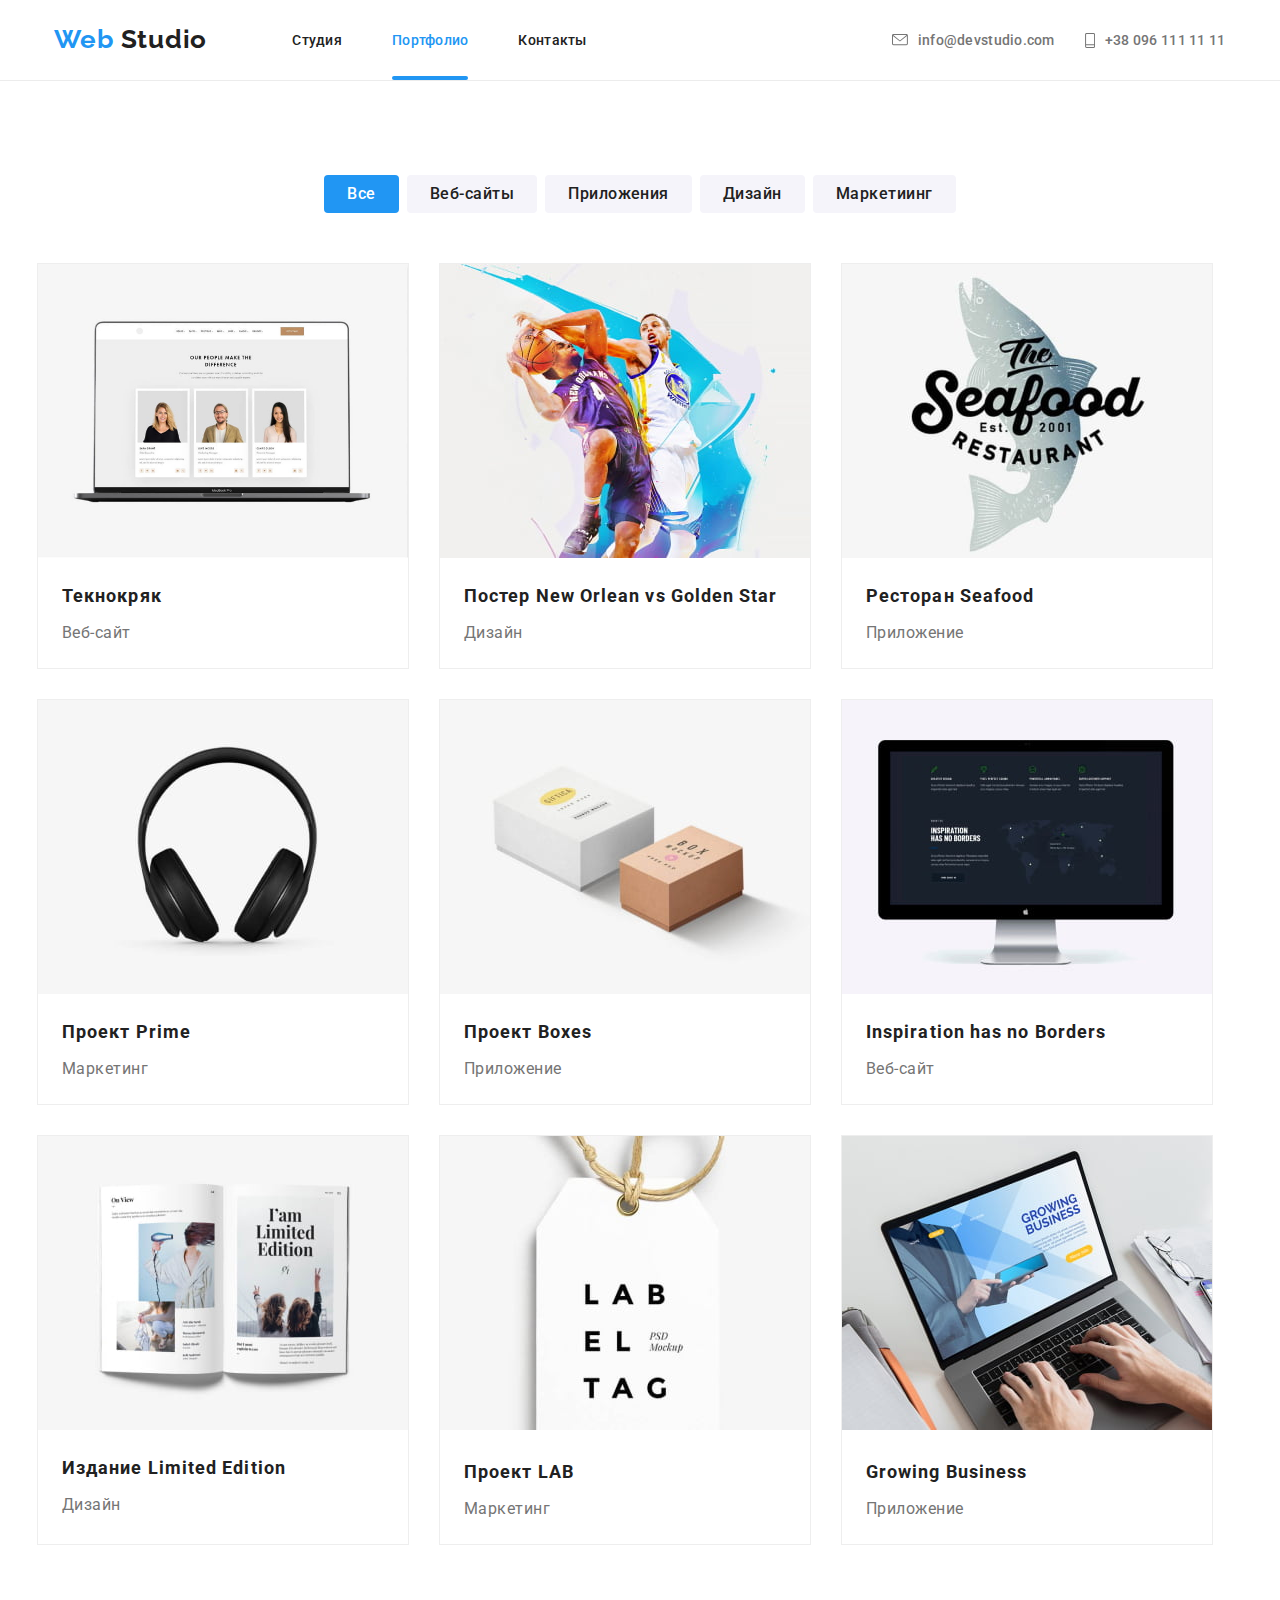
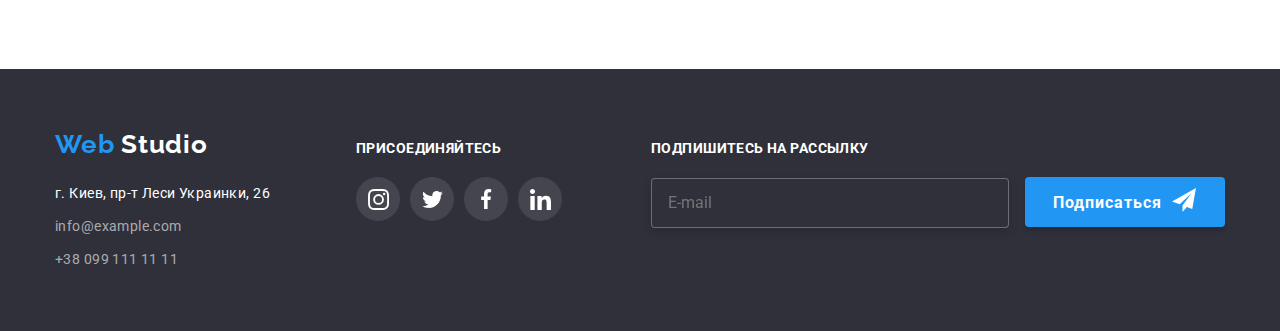
==== portfolio.html @ 546db65d "cloned repository hw-07" ====
<!DOCTYPE html>
<html lang="en">
<head>
    <meta charset="UTF-8">
    <meta name="viewport" content="width=device-width, initial-scale=1.0">
    <title>Web Studio</title>
    <link href="https://fonts.googleapis.com/css2?family=Raleway&family=Roboto:wght@400;500;700;900&display=swap" rel="stylesheet">
    <link rel="stylesheet" href="./css/main.min.css">
</head>
<body class="page">
    <div class="container underline">
        <header class="header-container container">    
            <!--Navbar-->
            <div class="container">
                <nav class="nav-container">
                    <a class="logo header link" href="./">
                    <span class="site-logo main">
                        <span class="logo-part1">Web </span><span class="logo-part2">Studio</span>
                    </span> 
                    </a>
                    <!--main navigation-->
                    <ul class="site-nav list">
                        <li class="item">
                            <a class="link" href="./index.html">Студия</a>
                        </li>
                        <li class="item">
                            <a class="link current" href="./portfolio.html">Портфолио</a>
                        </li>
                        <li class="item">
                            <a class="link" href="#">Контакты</a>
                        </li>
                    </ul>
                    <!--contacts links-->
                    <ul class="site-contacts list">
                        <li class="item">
                            <svg class="button-icon mail" width="16" height="12">
                                <use href="./images/sprite.svg#icon-mail"></use>
                            </svg>
                            <a class="link" href="mailto:info@devstudio.com">info@devstudio.com</a>
                        </li>
                        <li class="item">
                            <svg class="button-icon tel" width="10" height="15">
                                <use href="./images/sprite.svg#icon-tel"></use>
                            </svg>
                            <a class="link" href="tel:+380961111111">+38 096 111 11 11</a>
                        </li>
                    </ul>
                </nav>
            </div>
        </header>
    </div>
    <main>
        <!--Portfolio navigation-->
        <div class="container">
            <section class="portfolio-nav container">
                <div class="portfolio-sort">
                    <ul class="portfolio-nav-list list">
                        <li class="portfolio-nav-item">
                            <button class="nav-button current" type="button">Все</button>
                        </li>
                        <li class="portfolio-nav-item">
                            <button class="nav-button" type="button">Веб-сайты</button>
                        </li>
                        <li class="portfolio-nav-item">
                            <button class="nav-button" type="button">Приложения</button>
                        </li>
                        <li class="portfolio-nav-item">
                            <button class="nav-button" type="button">Дизайн</button>
                        </li>
                        <li class="portfolio-nav-item">
                            <button class="nav-button" type="button">Маркетиинг</button>
                        </li>
                    </ul>
                </div>
            </section>
        </div>
        <!--Portfolio List All-->
        <div class="container">
            <section class="portfolio container">
                <div class="portfolio-container">
                    <h1 hidden>Портфолио</h1>
                    <ul class="portfolio-list list">
                        <li class="portfolio-item">
                            <a class="portfolio-link link" href="#">
                                <div class="image-thumb">
                                    <img class="portfolio-image" src="./images/website-sample.jpg" alt="Фото Текнокряк Веб-сайт"
                                    width="370"
                                    height="294">
                                    <div class="overlay">
                                        <p class="portfolio-text">
                                            Технокряк это современная площадка распространения коронавируса. Компании используют эту платформу для цифрового шпионажа и атак на защищённые сервера конкурентов
                                        </p>
                                    </div>
                                </div>
                                <h2 class="portfolio-title">Текнокряк</h2>
                                <p class="portfolio-type">Веб-сайт</p>
                            </a>   
                        </li>
                        <li class="portfolio-item">
                            <a class="portfolio-link link" href="#">
                                <div class="image-thumb">
                                    <img class="portfolio-image" src="./images/portfolio-poster-neworlean.jpg" alt="Фото постера New Orlean vs Golden Star"
                                    width="370"
                                    height="294">
                                    <div class="overlay">
                                        <p class="portfolio-text">
                                            Технокряк это современная площадка распространения коронавируса. Компании используют эту платформу для цифрового шпионажа и атак на защищённые сервера конкурентов
                                        </p>
                                    </div>
                                </div>
                                <h2 class="portfolio-title">Постер New Orlean vs Golden Star</h2>
                                <p class="portfolio-type">Дизайн</p>
                            </a>
                        </li>
                        <li class="portfolio-item">
                            <a class="portfolio-link link" href="#">
                                <div class="image-thumb">
                                    <img class="portfolio-image" src="./images/portfolio-app-seafood.jpg" alt="Фото приложения ресторана Seafood"
                                    width="370"
                                    height="294">
                                    <div class="overlay">
                                        <p class="portfolio-text">
                                            Технокряк это современная площадка распространения коронавируса. Компании используют эту платформу для цифрового шпионажа и атак на защищённые сервера конкурентов
                                        </p>
                                    </div>
                                </div>                                
                                <h2 class="portfolio-title">Ресторан Seafood</h2>
                                <p class="portfolio-type">Приложение</p>
                            </a> 
                        </li>
                        <li class="portfolio-item">
                            <a class="portfolio-link link" href="#">
                                <div class="image-thumb">
                                    <img class="portfolio-image"src="./images/portfolio-prime.jpg" alt="Фото проекта Prime"
                                    width="370"
                                    height="294">
                                    <div class="overlay">
                                        <p class="portfolio-text">
                                            Технокряк это современная площадка распространения коронавируса. Компании используют эту платформу для цифрового шпионажа и атак на защищённые сервера конкурентов
                                        </p>
                                    </div>
                                </div>                              
                                <h2 class="portfolio-title">Проект Prime</h2>
                                <p class="portfolio-type">Маркетинг</p>
                            </a> 
                        </li>
                        <li class="portfolio-item">
                            <a class="portfolio-link link" href="">
                                <div class="image-thumb">
                                    <img class="portfolio-image" src="./images/portfolio-boxes.jpg" alt="Фото проекта Boxes"
                                    width="370"
                                    height="294">
                                    <div class="overlay">
                                        <p class="portfolio-text">
                                            Технокряк это современная площадка распространения коронавируса. Компании используют эту платформу для цифрового шпионажа и атак на защищённые сервера конкурентов
                                        </p>
                                    </div>
                                </div>                             
                                <h2 class="portfolio-title">Проект Boxes</h2>
                                <p class="portfolio-type">Приложение</p>
                            </a>
                        </li>
                        <li class="portfolio-item">
                            <a class="portfolio-link link" href="#">
                                <div class="image-thumb">
                                    <img class="portfolio-image" src="./images/portfolio-inspiration.jpg" alt="Фото веб-сайта Inspiration has no Borders"
                                    width="370"
                                    height="294">
                                    <div class="overlay">
                                        <p class="portfolio-text">
                                            Технокряк это современная площадка распространения коронавируса. Компании используют эту платформу для цифрового шпионажа и атак на защищённые сервера конкурентов
                                        </p>
                                    </div>
                                </div>
                                <h2 class="portfolio-title">Inspiration has no Borders</h2>
                                <p class="portfolio-type">Веб-сайт</p>
                            </a> 
                        </li>
                        <li class="portfolio-item">
                            <a class="portfolio-link link" href="#">
                                <div class="image-thumb">
                                    <img class="portfolio-image" src="./images/portfolio-limited-edition.jpg" alt="Фото издания Limited Edition"
                                    width="370"
                                    height="294">
                                    <div class="overlay">
                                        <p class="portfolio-text">
                                            Технокряк это современная площадка распространения коронавируса. Компании используют эту платформу для цифрового шпионажа и атак на защищённые сервера конкурентов
                                        </p>
                                    </div>
                                </div>
                                <h2 class="portfolio-title">Издание Limited Edition</h2>
                                <p class="portfolio-type">Дизайн</p>
                            </a>
                        </li>
                        <li class="portfolio-item">
                            <a class="portfolio-link link" class="portfolio-link link" href="#">
                                <div class="image-thumb">
                                    <img src="./images/portfolio-lab.jpg" alt="Фото проекта LAB"
                                    width="370"
                                    height="294">
                                    <div class="overlay">
                                        <p class="portfolio-text">
                                            Технокряк это современная площадка распространения коронавируса. Компании используют эту платформу для цифрового шпионажа и атак на защищённые сервера конкурентов
                                        </p>
                                    </div>
                                </div>
                                <h2 class="portfolio-title">Проект LAB</h2>
                                <p class="portfolio-type">Маркетинг</p>
                            </a>
                        </li>
                        <li class="portfolio-item">
                            <a class="portfolio-link link" class="portfolio-link link" href="#">
                                <div class="image-thumb">
                                    <img src="./images/portfolio-growing-business.jpg" alt="Фото приложения Growing Business"
                                    width="370"
                                    height="294">
                                    <div class="overlay">
                                        <p class="portfolio-text">
                                            Технокряк это современная площадка распространения коронавируса. Компании используют эту платформу для цифрового шпионажа и атак на защищённые сервера конкурентов
                                        </p>
                                    </div>
                                </div>
                                <h2 class="portfolio-title">Growing Business</h2>
                                <p class="portfolio-type">Приложение</p>
                            </a>
                        </li>
                    </ul>
            </section>
            </div>
        </div>
    </main>
    <!--Footer-->
    <div class="footer">
        <footer class="footer-container">
            <!--Address-->
            <div class="section-footer">
                <section class="section-address">
                    <a class="logo footer link" href="./">
                        <span class="site-logo secondary">
                            <span class="logo-part1">Web </span><span class="logo-part2">Studio</span>
                        </span> 
                    </a>
                    <address class="contacts">
                        <p class="address-text">г. Киев, пр-т Леси Украинки, 26</p>
                        <a class="link mail" href="mailto:info@example.com">info@example.com</a><br>
                        <a class="link call" href="tel:+380991111111">+38 099 111 11 11</a>
                    </address>
                </section>
                <!--Join!-->
                <section class="section-join">
                    <p class="join-text">Присоединяйтесь</p>
                    <ul class="social-list list">
                        <li class="social-list-item">
                            <a class="social-link-footer link" href="#" aria-label="Link to Instagram">
                                <svg class="social-icon" width="21" height="21">
                                    <use href="./images/sprite.svg#icon-instagram"></use>
                                </svg>
                            </a>
                        </li>
                        <li class="social-list-item">
                            <a class="social-link-footer link" href="#" aria-label="Link to Twiiter">
                                <svg class="social-icon" width="25" height="21">
                                    <use href="./images/sprite.svg#icon-twitter"></use>
                                </svg>
                            </a>
                        </li>
                        <li class="social-list-item">
                            <a class="social-link-footer link" href="#" aria-label="Link to Facebook">
                                <svg class="social-icon" width="22" height="20">
                                    <use href="./images/sprite.svg#icon-facebook"></use>
                                </svg>
                            </a>
                        </li>
                        <li class="social-list-item">
                            <a class="social-link-footer link" href="#" aria-label="Link to Linkedin">
                                <svg class="social-icon" width="21" height="21">
                                    <use href="./images/sprite.svg#icon-linkedin"></use>
                                </svg>
                            </a>                  
                        </li>
                    </ul>
                </section>
                <!--Subscribe!-->
                <section class="section-subscribe">
                    <form action="#" method="POST">
                        <p class="join-text">Подпишитесь на рассылку</p>
                        <input class="input-mail" type="email" name="email" id="email" placeholder="E-mail" autocomplete="off">
                        <button class="button subscribe" type="submit">Подписаться</button>
                    </form>
                </section>
            </div>
        </footer>
    </div>
</body>
</html>
---- css/main.min.css ----
/*! modern-normalize v1.0.0 | MIT License | https://github.com/sindresorhus/modern-normalize */*,::after,::before{-webkit-box-sizing:border-box;box-sizing:border-box}:root{-moz-tab-size:4;-o-tab-size:4;tab-size:4}html{line-height:1.15;-webkit-text-size-adjust:100%}body{margin:0}body{font-family:system-ui,-apple-system,'Segoe UI',Roboto,Helvetica,Arial,sans-serif,'Apple Color Emoji','Segoe UI Emoji'}hr{height:0;color:inherit}abbr[title]{-webkit-text-decoration:underline dotted;text-decoration:underline dotted}b,strong{font-weight:bolder}code,kbd,pre,samp{font-family:ui-monospace,SFMono-Regular,Consolas,'Liberation Mono',Menlo,monospace;font-size:1em}small{font-size:80%}sub,sup{font-size:75%;line-height:0;position:relative;vertical-align:baseline}sub{bottom:-.25em}sup{top:-.5em}table{text-indent:0;border-color:inherit}button,input,optgroup,select,textarea{font-family:inherit;font-size:100%;line-height:1.15;margin:0}button,select{text-transform:none}[type=button],[type=reset],[type=submit],button{-webkit-appearance:button}::-moz-focus-inner{border-style:none;padding:0}:-moz-focusring{outline:1px dotted ButtonText}:-moz-ui-invalid{box-shadow:none}legend{padding:0}progress{vertical-align:baseline}::-webkit-inner-spin-button,::-webkit-outer-spin-button{height:auto}[type=search]{-webkit-appearance:textfield;outline-offset:-2px}::-webkit-search-decoration{-webkit-appearance:none}::-webkit-file-upload-button{-webkit-appearance:button;font:inherit}summary{display:list-item}.page{background-color:#fff;font-family:'Roboto', sans-serif}h1,h2,h3,h4,h5,h6{margin-top:0;margin-bottom:0}.list{list-style:none;padding:0;margin:0}.link{text-decoration:none;-webkit-transition:color 250ms cubic-bezier(0.4, 0, 0.2, 1);transition:color 250ms cubic-bezier(0.4, 0, 0.2, 1)}.container{background-color:#fff}.container .header-container{max-width:1600px;padding-left:15px;padding-right:15px;margin-left:auto;margin-right:auto}.container.underline{border-bottom:1px solid #ECECEC}.nav-container{display:-webkit-box;display:-ms-flexbox;display:flex;-webkit-box-align:center;-ms-flex-align:center;align-items:center;-webkit-box-pack:center;-ms-flex-pack:center;justify-content:center}.nav-container .site-nav{display:-webkit-box;display:-ms-flexbox;display:flex;margin-left:85px}.site-nav .item+.item{margin-left:50px}.site-nav .link{position:relative;display:block;padding-top:32px;padding-bottom:32px;height:80px;color:#212121;font-weight:500;font-size:14px;line-height:1.15;letter-spacing:0.02em}.site-nav .link.current{color:#2196F3}.site-nav .link.current::after{position:absolute;bottom:0;left:0;width:100%;height:4px;content:"";background-color:#2196F3;border-radius:2px}.site-contacts{display:-webkit-inline-box;display:-ms-inline-flexbox;display:inline-flex;-webkit-box-align:center;-ms-flex-align:center;align-items:center;margin-left:305px}.site-contacts .item{display:-webkit-inline-box;display:-ms-inline-flexbox;display:inline-flex;-webkit-box-pack:center;-ms-flex-pack:center;justify-content:center;-webkit-box-align:center;-ms-flex-align:center;align-items:center}.site-contacts .item+.item{padding-left:30px}.site-contacts .link{color:#757575;font-weight:500;font-size:14px;line-height:1.5;letter-spacing:0.02em}.site-contacts .link+.link{padding-left:10px}.site-contacts .button-icon{fill:#757575;margin-right:10px;-webkit-transition:color 250ms cubic-bezier(0.4, 0, 0.2, 1);transition:color 250ms cubic-bezier(0.4, 0, 0.2, 1)}.site-contacts .item:hover .button-icon{fill:#2196F3}.site-contacts .item:hover .link,.site-contacts .item:focus .link{color:#2196F3}.site-nav .link:hover,.site-nav .link:focus,.site-contacts .link:hover,.site-contacts .link:focus{color:#2196F3}.site-logo{font-family:'Raleway', sans-serif;font-size:26px;font-weight:bold;line-height:1.2;letter-spacing:0.03em}.site-logo.main .logo-part1{color:#2196F3}.site-logo.main .logo-part2{color:#212121}.site-logo.secondary .logo-part1{color:#2196F3}.site-logo.secondary .logo-part2{color:#fff}.logo.footer.link{display:block;margin-bottom:20px}.button{display:inline-block;width:200px;height:50px;padding:10px 30px;border:1px solid transparent;-webkit-box-shadow:0px 4px 4px rgba(0,0,0,0.15);box-shadow:0px 4px 4px rgba(0,0,0,0.15);color:#fff;background-color:#2196F3;font-weight:700;font-size:16px;line-height:1.875;letter-spacing:0.06em;border-radius:4px}.footer{background-color:#2F303A}.footer .footer-container{max-width:1600px;padding-right:15px;padding-left:15px;margin-left:auto;margin-right:auto}.footer-container .section-footer{display:-webkit-box;display:-ms-flexbox;display:flex;max-width:1170px;margin-left:auto;margin-right:auto}.section-address{display:inline-block;width:231px;padding-top:60px;padding-bottom:60px}.section-address .link{display:block;font-size:14px;line-height:1.72;letter-spacing:0.03em;color:rgba(255,255,255,0.6)}.contacts .link{display:inline-block;font-style:normal}.contacts .mail{margin-bottom:9px}.address-text{margin-top:0;margin-bottom:9px;color:#fff;font-style:normal;font-size:14px;line-height:1.72;letter-spacing:0.03em}.section-join{display:inline-block;width:206px;padding-top:72px;padding-bottom:100px;margin-left:70px}.join-text{margin-top:0;margin-bottom:20px;padding:0;color:#fff;font-weight:bold;font-size:14px;line-height:1.14;letter-spacing:0.03em;text-transform:uppercase}.social-list{display:-webkit-box;display:-ms-flexbox;display:flex;-webkit-box-pack:center;-ms-flex-pack:center;justify-content:center}.social-link-footer{display:-webkit-box;display:-ms-flexbox;display:flex;-webkit-box-pack:center;-ms-flex-pack:center;justify-content:center;-webkit-box-align:center;-ms-flex-align:center;align-items:center;width:44px;height:44px;border:1px transparent;border-radius:22px;font-weight:500}.social-icon{fill:#fff}.social-link-footer{background-color:rgba(255,255,255,0.1)}.social-link-footer:hover{background-color:#2196F3}.section-subscribe{display:inline-block;max-width:575px;height:86px;padding-top:72px;padding-bottom:94px;margin-left:auto}.input-mail{width:358px;height:50px;padding:15px 16px;border:1px solid rgba(255,255,255,0.3);border-radius:4px;-webkit-filter:drop-shadow(0px 4px 4px rgba(0,0,0,0.15));filter:drop-shadow(0px 4px 4px rgba(0,0,0,0.15));color:#fff;background-color:#2F303A}.button.subscribe{display:-webkit-inline-box;display:-ms-inline-flexbox;display:inline-flex;margin-left:12px;padding:10px 27px}.button.subscribe::after{display:inline-block;content:"";width:24px;height:24px;margin-left:10px;background:url(../images/icon-send.svg);background-position:center;background-size:cover;background-repeat:no-repeat}.hero{background:rgba(47,48,58,0.8)}.hero-container{max-width:1600px;height:600px;margin-left:auto;margin-right:auto;background-image:-webkit-gradient(linear, left top, right top, from(rgba(47,48,58,0.8)), to(rgba(47,48,58,0.8))),url(../images/hero-opt.jpg);background-image:linear-gradient(to right, rgba(47,48,58,0.8), rgba(47,48,58,0.8)),url(../images/hero-opt.jpg)}.hero-container .hero-section{padding-top:200px;padding-bottom:200px;padding-right:15px;padding-left:15px;text-align:center}.hero-container .hero-title{width:696px;margin-left:auto;margin-right:auto;margin-bottom:30px;color:#fff;font-weight:900;font-size:44px;line-height:1.364;letter-spacing:0.06em;text-transform:uppercase}.hero-container .button{display:inline-block;width:200px;height:50px;padding:10px 30px;border:1px solid transparent;-webkit-box-shadow:0px 4px 4px rgba(0,0,0,0.15);box-shadow:0px 4px 4px rgba(0,0,0,0.15);color:#fff;background-color:#2196F3;font-weight:700;font-size:16px;line-height:1.875;letter-spacing:0.06em;border-radius:4px}.advantages-container{max-width:1600px;margin-left:auto;margin-right:auto}.advantages-container .advantages-section{padding-top:94px;padding-left:15px;padding-right:15px;margin-left:auto;margin-right:auto}.advantages-section .advantages-list{display:-webkit-box;display:-ms-flexbox;display:flex;-webkit-box-pack:center;-ms-flex-pack:center;justify-content:center}.advantages-list .advantages-item{width:270px;-webkit-box-align:center;-ms-flex-align:center;align-items:center}.advantages-list .advantages-item+.advantages-item{margin-left:30px}.advantages-item::before{display:block;height:120px;margin-bottom:30px;content:'';background-color:#F5F4FA;background-repeat:no-repeat;background-position:center}.advantages-item .advantages-subtitle{display:inline-block;width:270px;margin-bottom:10px;color:#212121;font-weight:bold;font-size:14px;line-height:1.142;letter-spacing:0.03em;text-transform:uppercase}.advantages-item .advantages-text{width:270px;color:#757575;font-size:14px;line-height:1.714;letter-spacing:0.03em}.advantages-item.icon-antenna::before{background-image:url(../images/advan-antenna1.png)}.advantages-item.icon-clock::before{background-image:url(../images/advan-clock1.png)}.advantages-item.icon-diagram::before{background-image:url(../images/advan-diagram1.png)}.advantages-item.icon-astro::before{background-image:url(../images/advan-astronaut1.png)}.projects-container{max-width:1600px;margin-left:auto;margin-right:auto}.projects-container .projects-section{padding-top:94px;padding-bottom:94px;padding-left:15px;padding-right:15px;margin-left:auto;margin-right:auto}.projects-section .section-title{margin-top:0;margin-bottom:50px;color:var(--text-color-main);font-weight:bold;font-size:36px;line-height:1.17;text-align:center;letter-spacing:0.03em}.projects-list{display:-webkit-box;display:-ms-flexbox;display:flex;-webkit-box-pack:center;-ms-flex-pack:center;justify-content:center}.projects-list .project-item{display:inline-block;width:370px;height:294px}.projects-list .project-item+.project-item{margin-left:30px}.project-item .project-thumb{position:relative}.project-thumb .project-image{display:block}.project-thumb .overlink{position:absolute;bottom:0}.overlink .project-link{display:inline-block;min-width:370px;height:70px;padding:27px 82px;color:#fff;background-color:rgba(47,48,58,0.8);font-weight:bold;font-size:14px;line-height:1.143;letter-spacing:0.03em;text-transform:uppercase;text-align:center}.team{background-color:#F5F4FA}.team .team-container{max-width:1600px;margin-left:auto;margin-right:auto}.team-container .team-section{padding-top:94px;padding-bottom:94px;padding-left:15px;padding-right:15px}.team-section .section-title{margin-top:0;margin-bottom:50px;color:#212121;font-weight:bold;font-size:36px;line-height:1.17;text-align:center;letter-spacing:0.03em}.team-section .team-list{display:-webkit-box;display:-ms-flexbox;display:flex;-webkit-box-pack:center;-ms-flex-pack:center;justify-content:center}.team-list .team-item{padding-bottom:24px;text-align:center;background-color:#fff;border-radius:0px 0px 4px 4px;-webkit-box-shadow:0px 1px 3px rgba(0,0,0,0.12),0px 1px 1px rgba(0,0,0,0.14),0px 2px 1px rgba(0,0,0,0.2);box-shadow:0px 1px 3px rgba(0,0,0,0.12),0px 1px 1px rgba(0,0,0,0.14),0px 2px 1px rgba(0,0,0,0.2)}.team-list .team-item+.team-item{margin-left:30px}.team-item .team-member-photo{display:block;margin-bottom:30px}.team-item .team-member-title{margin-bottom:10px;color:#212121;font-weight:500;font-size:16px;line-height:1.188;letter-spacing:0.03em}.team-item .team-department{margin-top:0;margin-bottom:16px;color:#757575;font-weight:normal;font-size:16px;line-height:1.188;letter-spacing:0.03em}.team-item .social-list{display:-webkit-box;display:-ms-flexbox;display:flex;-webkit-box-pack:center;-ms-flex-pack:center;justify-content:center}.social-list .social-link-person{display:-webkit-box;display:-ms-flexbox;display:flex;-webkit-box-pack:center;-ms-flex-pack:center;justify-content:center;-webkit-box-align:center;-ms-flex-align:center;align-items:center;width:44px;height:44px;border:1px transparent;border-radius:22px;font-weight:500;color:var(--link-color-inactive)}.social-list-item+.social-list-item{margin-left:10px}.social-link-person .social-icon-person{-webkit-box-sizing:content-box;box-sizing:content-box;padding:4px 4px;fill:#AFB1B8}.social-link-person:hover,.social-link-person:focus{background-color:#2196F3}.social-link-person:hover .social-icon-person,.social-link-person:focus .social-icon-person{fill:#fff}.clients-container{max-width:1600px;margin-left:auto;margin-right:auto}.clients-container .clients{padding-top:94px;padding-bottom:94px;padding-left:15px;padding-right:15px;margin-left:auto;margin-right:auto}.clients .section-title{margin-top:0;margin-bottom:50px;color:#212121;font-weight:bold;font-size:36px;line-height:1.17;text-align:center;letter-spacing:0.03em}.clients .company-list{display:-webkit-box;display:-ms-flexbox;display:flex;-webkit-box-pack:center;-ms-flex-pack:center;justify-content:center}.company-list .company-item{display:-webkit-box;display:-ms-flexbox;display:flex;-webkit-box-pack:center;-ms-flex-pack:center;justify-content:center;width:170px;height:90px;border:1px solid #AFB1B8;border-radius:4px}.company-list .company-item+.company-item{margin-left:30px}.company-item .link-logo{display:-webkit-box;display:-ms-flexbox;display:flex;-webkit-box-align:center;-ms-flex-align:center;align-items:center}.company-item:hover,.company-item:focus{border-color:#2196F3}.company-item:hover .company-logo,.company-item:focus .company-logo{fill:#2196F3}.link-logo .company-logo{-webkit-box-sizing:content-box;box-sizing:content-box;fill:#AFB1B8}.backdrop.is-hidden{opacity:0;pointer-events:none}.backdrop{position:fixed;top:0;left:0;width:100%;height:100%;background-color:rgba(0,0,0,0.2)}.backdrop .modal{position:absolute;top:50%;left:50%;-webkit-transform:translate(-50%, -50%);transform:translate(-50%, -50%);width:528px;height:581px;padding:40px;background-color:#fff;-webkit-box-shadow:0px 1px 3px rgba(0,0,0,0.12),0px 1px 1px rgba(0,0,0,0.14),0px 2px 1px rgba(0,0,0,0.2);box-shadow:0px 1px 3px rgba(0,0,0,0.12),0px 1px 1px rgba(0,0,0,0.14),0px 2px 1px rgba(0,0,0,0.2);border-radius:4px}.modal .btn-close{position:absolute;top:8px;right:8px;border:0;padding:0;background-color:#fff;-webkit-transition:fill 250ms cubic-bezier(0.4, 0, 0.2, 1);transition:fill 250ms cubic-bezier(0.4, 0, 0.2, 1)}.modal .form-title{width:448px;margin-bottom:12px;font-weight:bold;font-size:20px;line-height:1.15;text-align:center;letter-spacing:0.03em;color:#212121}.btn-close:hover .icon-close,.btn-close:focus .icon-close{fill:#2196F3}.input-field{position:relative;display:-webkit-box;display:-ms-flexbox;display:flex;-webkit-box-orient:vertical;-webkit-box-direction:normal;-ms-flex-direction:column;flex-direction:column;width:448px}.input-field .label{display:inline-block;margin-bottom:4px;color:#757575;font-weight:normal;font-size:12px;line-height:14px;letter-spacing:0.01em}.input-field .input{height:40px;padding-left:42px;scroll-padding-right:15px;margin-bottom:10px;border:1px solid rgba(33,33,33,0.2);-webkit-box-sizing:border-box;box-sizing:border-box;border-radius:4px;-webkit-transition-property:border;transition-property:border;-webkit-transition-duration:250ms;transition-duration:250ms;-webkit-transition-timing-function:cubic-bezier(0.4, 0, 0.2, 1);transition-timing-function:cubic-bezier(0.4, 0, 0.2, 1)}.input-field .input-icon{position:absolute;top:57%;left:15px;display:inline-block;-webkit-transform:translateY(-50%);transform:translateY(-50%);-webkit-transition:fill 250ms cubic-bezier(0.4, 0, 0.2, 1);transition:fill 250ms cubic-bezier(0.4, 0, 0.2, 1)}.input-field:hover .input,.input-field:focus .input{border:1px solid #2196F3}.input-field:hover .field-icon,.input-field:focus .field-icon{fill:#2196F3}.input-field .textarea{resize:none;width:448px;height:120px;padding:12px 16px;margin-bottom:25px}.textarea::-webkit-input-placeholder{font-weight:normal;font-size:12px;line-height:14px;letter-spacing:0.01em;color:rgba(117,117,117,0.5)}.textarea:-ms-input-placeholder{font-weight:normal;font-size:12px;line-height:14px;letter-spacing:0.01em;color:rgba(117,117,117,0.5)}.textarea::-ms-input-placeholder{font-weight:normal;font-size:12px;line-height:14px;letter-spacing:0.01em;color:rgba(117,117,117,0.5)}.textarea::placeholder{font-weight:normal;font-size:12px;line-height:14px;letter-spacing:0.01em;color:rgba(117,117,117,0.5)}.input-checkbox{display:-webkit-inline-box;display:-ms-inline-flexbox;display:inline-flex;-webkit-box-pack:center;-ms-flex-pack:center;justify-content:center;-webkit-box-align:center;-ms-flex-align:center;align-items:center;height:24px;margin-bottom:30px}.input-checkbox .label{position:relative;display:block;padding-left:24.4px;font-weight:normal;font-size:14px;line-height:2;letter-spacing:0.03em}.label .checkbox{-webkit-appearance:none;-moz-appearance:none;appearance:none}.label .check-icon{position:absolute;left:0;top:50%;-webkit-transform:translateY(-50%);transform:translateY(-50%);display:-webkit-box;display:-ms-flexbox;display:flex;-webkit-box-pack:center;-ms-flex-pack:center;justify-content:center;-webkit-box-align:center;-ms-flex-align:center;align-items:center;content:'';width:16px;height:15px;border:1.5px solid #212121;border-radius:2px}.label .agreement-link{color:#2196F3}.checkbox:checked+.check-icon{background-color:#2196F3;border-color:#2196F3}.check-icon .cheked-icon{display:block}.button.form{margin-left:auto;margin-right:auto}.portfolio-nav{max-width:1600px;padding-right:15px;padding-left:15px;margin-right:auto;margin-left:auto}.portfolio-nav .portfolio-nav-item+.portfolio-nav-item{margin-left:8px}.portfolio-sort{padding-top:94px;margin-right:auto;margin-left:auto}.portfolio-nav-list{display:-webkit-box;display:-ms-flexbox;display:flex;-webkit-box-pack:center;-ms-flex-pack:center;justify-content:center;padding-bottom:50px;text-align:center}.nav-button{display:inline-block;padding:5px 22px;border:1px solid transparent;border-radius:4px;color:#212121;background-color:#F5F4FA;font-weight:500;font-size:16px;line-height:1.625;text-align:center;letter-spacing:0.03em}.nav-button:hover,.nav-button:focus{background-color:#2196F3;color:#fff;-webkit-box-shadow:0px 3px 1px rgba(0,0,0,0.1),0px 1px 2px rgba(0,0,0,0.08),0px 2px 2px rgba(0,0,0,0.12);box-shadow:0px 3px 1px rgba(0,0,0,0.1),0px 1px 2px rgba(0,0,0,0.08),0px 2px 2px rgba(0,0,0,0.12)}.nav-button.current{color:#fff;background-color:#2196F3}.portfolio{display:-webkit-box;display:-ms-flexbox;display:flex;max-width:1600px;padding-right:15px;padding-left:15px;margin-right:auto;margin-left:auto}.portfolio .portfolio-container{padding-bottom:94px}.portfolio-list{display:-webkit-box;display:-ms-flexbox;display:flex;-ms-flex-wrap:wrap;flex-wrap:wrap;-webkit-box-pack:center;-ms-flex-pack:center;justify-content:center}.portfolio-item{display:-webkit-box;display:-ms-flexbox;display:flex;margin-bottom:30px;margin-bottom:30px;margin-right:30px;border:1px solid #eee}.portfolio-item .portfolio-item:nth-child(3n){margin-right:0}.portfolio-item .portfolio-item:nth-last-child(-n+3){margin-bottom:0}.portfolio-link .portfolio-title{min-width:322px;padding-right:24px;padding-left:24px;margin-top:20px;margin-bottom:4px;color:#212121;font-weight:bold;font-size:18px;line-height:2;letter-spacing:0.06em}.portfolio-link .portfolio-type{min-width:322px;padding-right:24px;padding-left:24px;margin-top:0;margin-bottom:20px;color:#757575;font-size:16px;line-height:1.875;letter-spacing:0.03em}.portfolio-link .portfolio-text{margin:0;color:#fff;font-size:18px;line-height:28px;letter-spacing:0.03em}.portfolio-link:hover,.portfolio-link:focus{-webkit-box-shadow:0px 1px 1px rgba(0,0,0,0.12),0px 4px 4px rgba(0,0,0,0.06),1px 4px 6px rgba(0,0,0,0.16);box-shadow:0px 1px 1px rgba(0,0,0,0.12),0px 4px 4px rgba(0,0,0,0.06),1px 4px 6px rgba(0,0,0,0.16)}.portfolio-link:hover .overlay{-webkit-transform:translateY(0);transform:translateY(0)}.image-thumb{position:relative;overflow:hidden}.image-thumb .portfolio-image{display:block}.image-thumb .overlay{position:absolute;top:0;left:0;width:100%;height:100%;padding:63px 24px;background-color:rgba(33,150,243,0.9);-webkit-transform:translateY(100%);transform:translateY(100%);-webkit-transition-duration:250ms;transition-duration:250ms;-webkit-transition-timing-function:cubic-bezier(0.4, 0, 0.2, 1);transition-timing-function:cubic-bezier(0.4, 0, 0.2, 1)}
/*# sourceMappingURL=main.min.css.map */
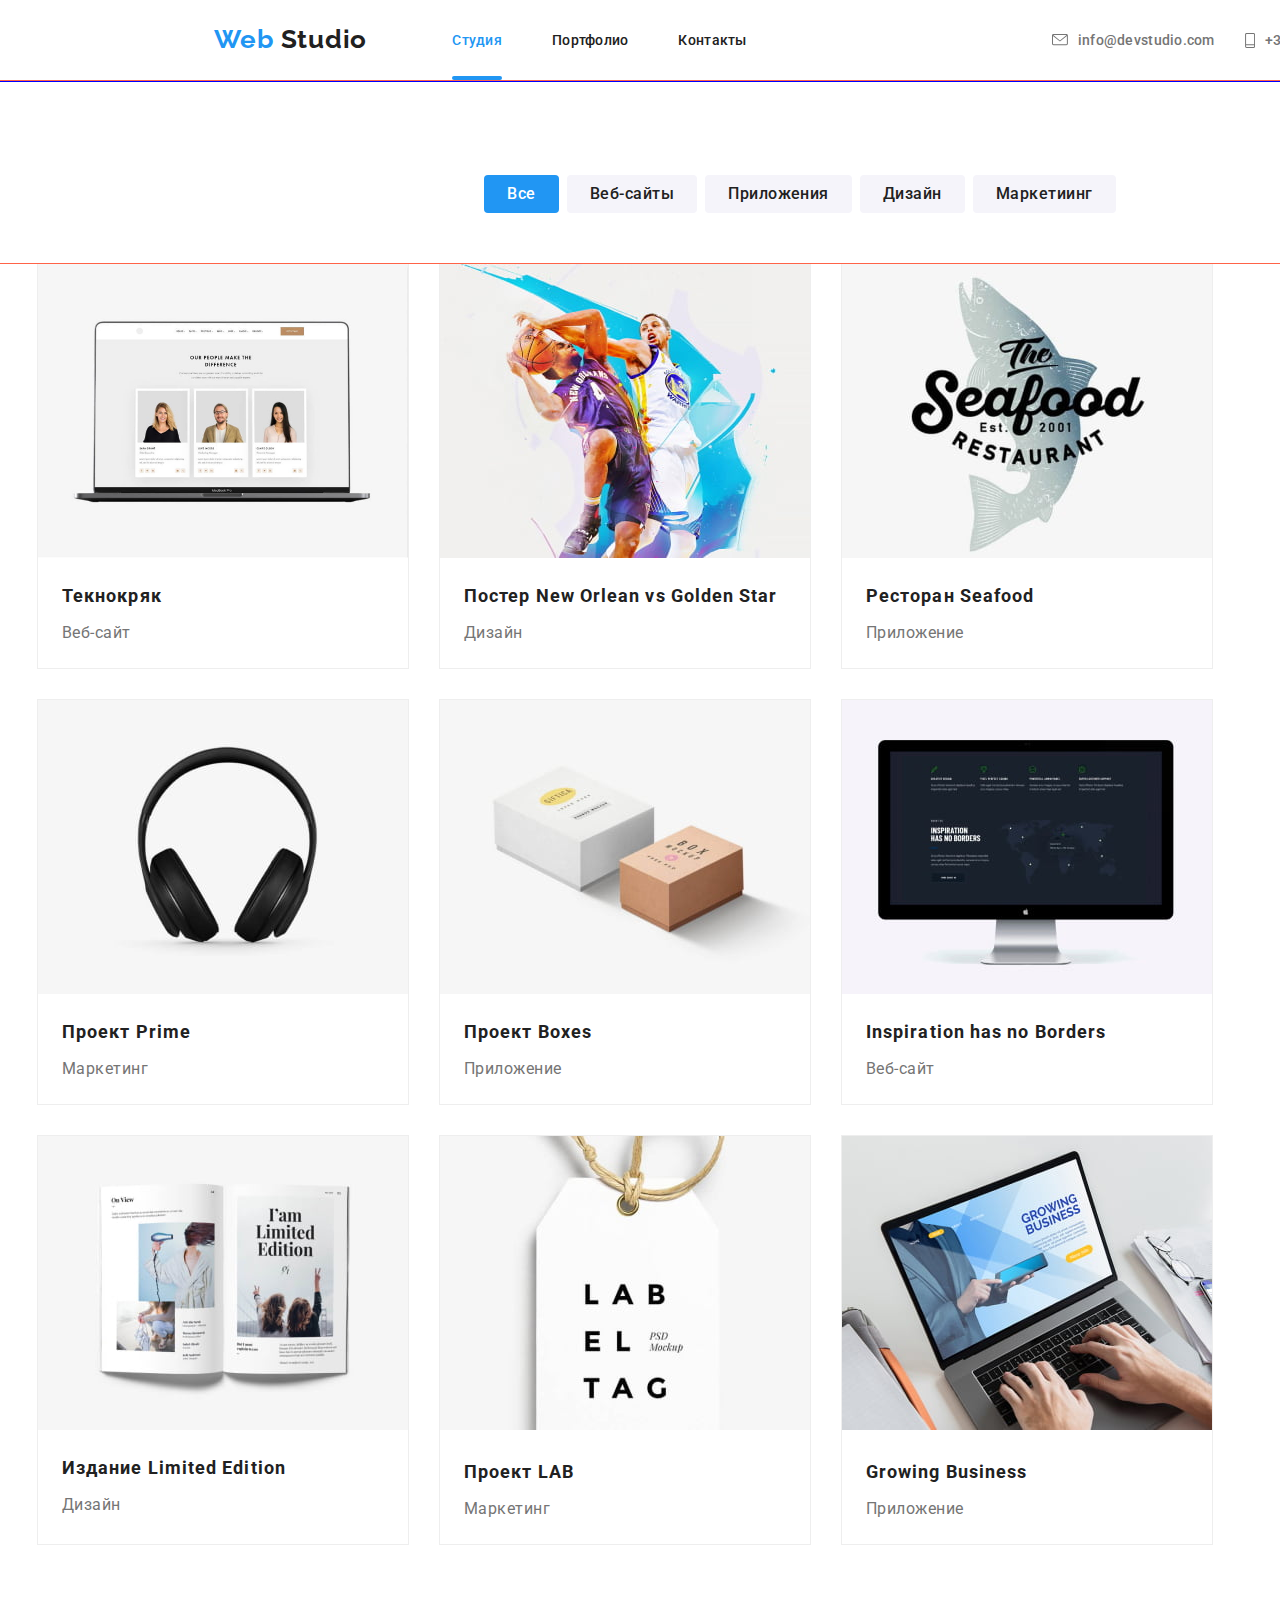
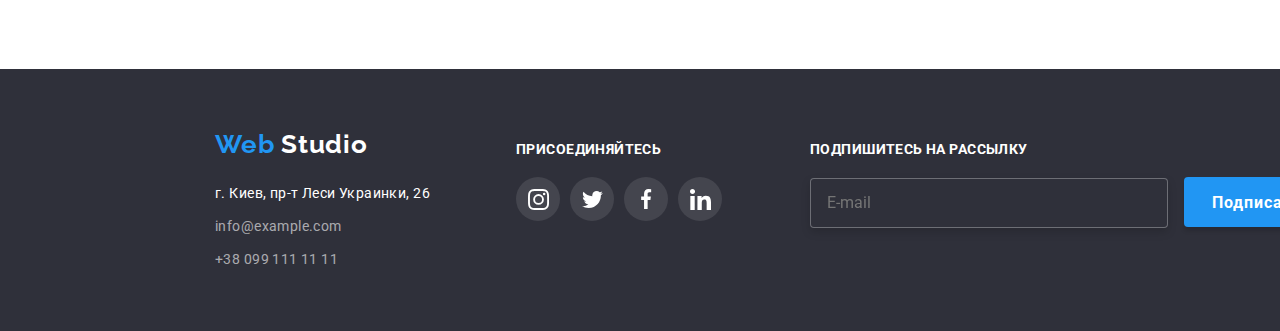
==== commit 1a2d57e7: "added mobile view for portfolio nav buttons block" ====
--- a/portfolio.html
+++ b/portfolio.html
@@ -11,23 +11,24 @@
     <div class="container underline">
         <header class="header-container container">    
             <!--Navbar-->
-            <div class="container">
-                <nav class="nav-container">
+            <nav class="container">
+                <!--Navbar main-->
+                <div class="nav-container">
                     <a class="logo header link" href="./">
-                    <span class="site-logo main">
-                        <span class="logo-part1">Web </span><span class="logo-part2">Studio</span>
-                    </span> 
+                        <span class="site-logo main">
+                            <span class="logo-part1">Web </span><span class="logo-part2">Studio</span>
+                        </span> 
                     </a>
                     <!--main navigation-->
                     <ul class="site-nav list">
                         <li class="item">
-                            <a class="link" href="./index.html">Студия</a>
-                        </li>
-                        <li class="item">
-                            <a class="link current" href="./portfolio.html">Портфолио</a>
-                        </li>
-                        <li class="item">
-                            <a class="link" href="#">Контакты</a>
+                                <a class="link current" href="./index.html">Студия</a>
+                        </li>
+                        <li class="item">
+                                <a class="link" href="./portfolio.html">Портфолио</a>
+                        </li>
+                        <li class="item">
+                                <a class="link" href="#">Контакты</a>
                         </li>
                     </ul>
                     <!--contacts links-->
@@ -45,8 +46,21 @@
                             <a class="link" href="tel:+380961111111">+38 096 111 11 11</a>
                         </li>
                     </ul>
-                </nav>
-            </div>
+                </div>
+                <!--Navbar mobile-->
+                <div class="mobnav-container link">
+                    <a class="logo header link" href="./">
+                        <span class="site-logo main">
+                            <span class="logo-part1">Web </span><span class="logo-part2">Studio</span>
+                        </span> 
+                    </a>
+                    <button class="mob-menu">
+                        <svg width="40" height="40" viewBox="0 0 40 40" fill="none" xmlns="http://www.w3.org/2000/svg">
+                            <path class="menu-active" fill-rule="evenodd" clip-rule="evenodd" d="M8 14.6667V12H32V14.6667H8ZM8 21.3333H32V18.6667H8V21.3333ZM8 28H32V25.3333H8V28Z" fill="black"/>
+                        </svg>
+                    </button>
+                </div>
+            </nav>
         </header>
     </div>
     <main>
--- a/css/main.min.css
+++ b/css/main.min.css
@@ -1,2 +1,2 @@
-/*! modern-normalize v1.0.0 | MIT License | https://github.com/sindresorhus/modern-normalize */*,::after,::before{-webkit-box-sizing:border-box;box-sizing:border-box}:root{-moz-tab-size:4;-o-tab-size:4;tab-size:4}html{line-height:1.15;-webkit-text-size-adjust:100%}body{margin:0}body{font-family:system-ui,-apple-system,'Segoe UI',Roboto,Helvetica,Arial,sans-serif,'Apple Color Emoji','Segoe UI Emoji'}hr{height:0;color:inherit}abbr[title]{-webkit-text-decoration:underline dotted;text-decoration:underline dotted}b,strong{font-weight:bolder}code,kbd,pre,samp{font-family:ui-monospace,SFMono-Regular,Consolas,'Liberation Mono',Menlo,monospace;font-size:1em}small{font-size:80%}sub,sup{font-size:75%;line-height:0;position:relative;vertical-align:baseline}sub{bottom:-.25em}sup{top:-.5em}table{text-indent:0;border-color:inherit}button,input,optgroup,select,textarea{font-family:inherit;font-size:100%;line-height:1.15;margin:0}button,select{text-transform:none}[type=button],[type=reset],[type=submit],button{-webkit-appearance:button}::-moz-focus-inner{border-style:none;padding:0}:-moz-focusring{outline:1px dotted ButtonText}:-moz-ui-invalid{box-shadow:none}legend{padding:0}progress{vertical-align:baseline}::-webkit-inner-spin-button,::-webkit-outer-spin-button{height:auto}[type=search]{-webkit-appearance:textfield;outline-offset:-2px}::-webkit-search-decoration{-webkit-appearance:none}::-webkit-file-upload-button{-webkit-appearance:button;font:inherit}summary{display:list-item}.page{background-color:#fff;font-family:'Roboto', sans-serif}h1,h2,h3,h4,h5,h6{margin-top:0;margin-bottom:0}.list{list-style:none;padding:0;margin:0}.link{text-decoration:none;-webkit-transition:color 250ms cubic-bezier(0.4, 0, 0.2, 1);transition:color 250ms cubic-bezier(0.4, 0, 0.2, 1)}.container{background-color:#fff}.container .header-container{max-width:1600px;padding-left:15px;padding-right:15px;margin-left:auto;margin-right:auto}.container.underline{border-bottom:1px solid #ECECEC}.nav-container{display:-webkit-box;display:-ms-flexbox;display:flex;-webkit-box-align:center;-ms-flex-align:center;align-items:center;-webkit-box-pack:center;-ms-flex-pack:center;justify-content:center}.nav-container .site-nav{display:-webkit-box;display:-ms-flexbox;display:flex;margin-left:85px}.site-nav .item+.item{margin-left:50px}.site-nav .link{position:relative;display:block;padding-top:32px;padding-bottom:32px;height:80px;color:#212121;font-weight:500;font-size:14px;line-height:1.15;letter-spacing:0.02em}.site-nav .link.current{color:#2196F3}.site-nav .link.current::after{position:absolute;bottom:0;left:0;width:100%;height:4px;content:"";background-color:#2196F3;border-radius:2px}.site-contacts{display:-webkit-inline-box;display:-ms-inline-flexbox;display:inline-flex;-webkit-box-align:center;-ms-flex-align:center;align-items:center;margin-left:305px}.site-contacts .item{display:-webkit-inline-box;display:-ms-inline-flexbox;display:inline-flex;-webkit-box-pack:center;-ms-flex-pack:center;justify-content:center;-webkit-box-align:center;-ms-flex-align:center;align-items:center}.site-contacts .item+.item{padding-left:30px}.site-contacts .link{color:#757575;font-weight:500;font-size:14px;line-height:1.5;letter-spacing:0.02em}.site-contacts .link+.link{padding-left:10px}.site-contacts .button-icon{fill:#757575;margin-right:10px;-webkit-transition:color 250ms cubic-bezier(0.4, 0, 0.2, 1);transition:color 250ms cubic-bezier(0.4, 0, 0.2, 1)}.site-contacts .item:hover .button-icon{fill:#2196F3}.site-contacts .item:hover .link,.site-contacts .item:focus .link{color:#2196F3}.site-nav .link:hover,.site-nav .link:focus,.site-contacts .link:hover,.site-contacts .link:focus{color:#2196F3}.site-logo{font-family:'Raleway', sans-serif;font-size:26px;font-weight:bold;line-height:1.2;letter-spacing:0.03em}.site-logo.main .logo-part1{color:#2196F3}.site-logo.main .logo-part2{color:#212121}.site-logo.secondary .logo-part1{color:#2196F3}.site-logo.secondary .logo-part2{color:#fff}.logo.footer.link{display:block;margin-bottom:20px}.button{display:inline-block;width:200px;height:50px;padding:10px 30px;border:1px solid transparent;-webkit-box-shadow:0px 4px 4px rgba(0,0,0,0.15);box-shadow:0px 4px 4px rgba(0,0,0,0.15);color:#fff;background-color:#2196F3;font-weight:700;font-size:16px;line-height:1.875;letter-spacing:0.06em;border-radius:4px}.footer{background-color:#2F303A}.footer .footer-container{max-width:1600px;padding-right:15px;padding-left:15px;margin-left:auto;margin-right:auto}.footer-container .section-footer{display:-webkit-box;display:-ms-flexbox;display:flex;max-width:1170px;margin-left:auto;margin-right:auto}.section-address{display:inline-block;width:231px;padding-top:60px;padding-bottom:60px}.section-address .link{display:block;font-size:14px;line-height:1.72;letter-spacing:0.03em;color:rgba(255,255,255,0.6)}.contacts .link{display:inline-block;font-style:normal}.contacts .mail{margin-bottom:9px}.address-text{margin-top:0;margin-bottom:9px;color:#fff;font-style:normal;font-size:14px;line-height:1.72;letter-spacing:0.03em}.section-join{display:inline-block;width:206px;padding-top:72px;padding-bottom:100px;margin-left:70px}.join-text{margin-top:0;margin-bottom:20px;padding:0;color:#fff;font-weight:bold;font-size:14px;line-height:1.14;letter-spacing:0.03em;text-transform:uppercase}.social-list{display:-webkit-box;display:-ms-flexbox;display:flex;-webkit-box-pack:center;-ms-flex-pack:center;justify-content:center}.social-link-footer{display:-webkit-box;display:-ms-flexbox;display:flex;-webkit-box-pack:center;-ms-flex-pack:center;justify-content:center;-webkit-box-align:center;-ms-flex-align:center;align-items:center;width:44px;height:44px;border:1px transparent;border-radius:22px;font-weight:500}.social-icon{fill:#fff}.social-link-footer{background-color:rgba(255,255,255,0.1)}.social-link-footer:hover{background-color:#2196F3}.section-subscribe{display:inline-block;max-width:575px;height:86px;padding-top:72px;padding-bottom:94px;margin-left:auto}.input-mail{width:358px;height:50px;padding:15px 16px;border:1px solid rgba(255,255,255,0.3);border-radius:4px;-webkit-filter:drop-shadow(0px 4px 4px rgba(0,0,0,0.15));filter:drop-shadow(0px 4px 4px rgba(0,0,0,0.15));color:#fff;background-color:#2F303A}.button.subscribe{display:-webkit-inline-box;display:-ms-inline-flexbox;display:inline-flex;margin-left:12px;padding:10px 27px}.button.subscribe::after{display:inline-block;content:"";width:24px;height:24px;margin-left:10px;background:url(../images/icon-send.svg);background-position:center;background-size:cover;background-repeat:no-repeat}.hero{background:rgba(47,48,58,0.8)}.hero-container{max-width:1600px;height:600px;margin-left:auto;margin-right:auto;background-image:-webkit-gradient(linear, left top, right top, from(rgba(47,48,58,0.8)), to(rgba(47,48,58,0.8))),url(../images/hero-opt.jpg);background-image:linear-gradient(to right, rgba(47,48,58,0.8), rgba(47,48,58,0.8)),url(../images/hero-opt.jpg)}.hero-container .hero-section{padding-top:200px;padding-bottom:200px;padding-right:15px;padding-left:15px;text-align:center}.hero-container .hero-title{width:696px;margin-left:auto;margin-right:auto;margin-bottom:30px;color:#fff;font-weight:900;font-size:44px;line-height:1.364;letter-spacing:0.06em;text-transform:uppercase}.hero-container .button{display:inline-block;width:200px;height:50px;padding:10px 30px;border:1px solid transparent;-webkit-box-shadow:0px 4px 4px rgba(0,0,0,0.15);box-shadow:0px 4px 4px rgba(0,0,0,0.15);color:#fff;background-color:#2196F3;font-weight:700;font-size:16px;line-height:1.875;letter-spacing:0.06em;border-radius:4px}.advantages-container{max-width:1600px;margin-left:auto;margin-right:auto}.advantages-container .advantages-section{padding-top:94px;padding-left:15px;padding-right:15px;margin-left:auto;margin-right:auto}.advantages-section .advantages-list{display:-webkit-box;display:-ms-flexbox;display:flex;-webkit-box-pack:center;-ms-flex-pack:center;justify-content:center}.advantages-list .advantages-item{width:270px;-webkit-box-align:center;-ms-flex-align:center;align-items:center}.advantages-list .advantages-item+.advantages-item{margin-left:30px}.advantages-item::before{display:block;height:120px;margin-bottom:30px;content:'';background-color:#F5F4FA;background-repeat:no-repeat;background-position:center}.advantages-item .advantages-subtitle{display:inline-block;width:270px;margin-bottom:10px;color:#212121;font-weight:bold;font-size:14px;line-height:1.142;letter-spacing:0.03em;text-transform:uppercase}.advantages-item .advantages-text{width:270px;color:#757575;font-size:14px;line-height:1.714;letter-spacing:0.03em}.advantages-item.icon-antenna::before{background-image:url(../images/advan-antenna1.png)}.advantages-item.icon-clock::before{background-image:url(../images/advan-clock1.png)}.advantages-item.icon-diagram::before{background-image:url(../images/advan-diagram1.png)}.advantages-item.icon-astro::before{background-image:url(../images/advan-astronaut1.png)}.projects-container{max-width:1600px;margin-left:auto;margin-right:auto}.projects-container .projects-section{padding-top:94px;padding-bottom:94px;padding-left:15px;padding-right:15px;margin-left:auto;margin-right:auto}.projects-section .section-title{margin-top:0;margin-bottom:50px;color:var(--text-color-main);font-weight:bold;font-size:36px;line-height:1.17;text-align:center;letter-spacing:0.03em}.projects-list{display:-webkit-box;display:-ms-flexbox;display:flex;-webkit-box-pack:center;-ms-flex-pack:center;justify-content:center}.projects-list .project-item{display:inline-block;width:370px;height:294px}.projects-list .project-item+.project-item{margin-left:30px}.project-item .project-thumb{position:relative}.project-thumb .project-image{display:block}.project-thumb .overlink{position:absolute;bottom:0}.overlink .project-link{display:inline-block;min-width:370px;height:70px;padding:27px 82px;color:#fff;background-color:rgba(47,48,58,0.8);font-weight:bold;font-size:14px;line-height:1.143;letter-spacing:0.03em;text-transform:uppercase;text-align:center}.team{background-color:#F5F4FA}.team .team-container{max-width:1600px;margin-left:auto;margin-right:auto}.team-container .team-section{padding-top:94px;padding-bottom:94px;padding-left:15px;padding-right:15px}.team-section .section-title{margin-top:0;margin-bottom:50px;color:#212121;font-weight:bold;font-size:36px;line-height:1.17;text-align:center;letter-spacing:0.03em}.team-section .team-list{display:-webkit-box;display:-ms-flexbox;display:flex;-webkit-box-pack:center;-ms-flex-pack:center;justify-content:center}.team-list .team-item{padding-bottom:24px;text-align:center;background-color:#fff;border-radius:0px 0px 4px 4px;-webkit-box-shadow:0px 1px 3px rgba(0,0,0,0.12),0px 1px 1px rgba(0,0,0,0.14),0px 2px 1px rgba(0,0,0,0.2);box-shadow:0px 1px 3px rgba(0,0,0,0.12),0px 1px 1px rgba(0,0,0,0.14),0px 2px 1px rgba(0,0,0,0.2)}.team-list .team-item+.team-item{margin-left:30px}.team-item .team-member-photo{display:block;margin-bottom:30px}.team-item .team-member-title{margin-bottom:10px;color:#212121;font-weight:500;font-size:16px;line-height:1.188;letter-spacing:0.03em}.team-item .team-department{margin-top:0;margin-bottom:16px;color:#757575;font-weight:normal;font-size:16px;line-height:1.188;letter-spacing:0.03em}.team-item .social-list{display:-webkit-box;display:-ms-flexbox;display:flex;-webkit-box-pack:center;-ms-flex-pack:center;justify-content:center}.social-list .social-link-person{display:-webkit-box;display:-ms-flexbox;display:flex;-webkit-box-pack:center;-ms-flex-pack:center;justify-content:center;-webkit-box-align:center;-ms-flex-align:center;align-items:center;width:44px;height:44px;border:1px transparent;border-radius:22px;font-weight:500;color:var(--link-color-inactive)}.social-list-item+.social-list-item{margin-left:10px}.social-link-person .social-icon-person{-webkit-box-sizing:content-box;box-sizing:content-box;padding:4px 4px;fill:#AFB1B8}.social-link-person:hover,.social-link-person:focus{background-color:#2196F3}.social-link-person:hover .social-icon-person,.social-link-person:focus .social-icon-person{fill:#fff}.clients-container{max-width:1600px;margin-left:auto;margin-right:auto}.clients-container .clients{padding-top:94px;padding-bottom:94px;padding-left:15px;padding-right:15px;margin-left:auto;margin-right:auto}.clients .section-title{margin-top:0;margin-bottom:50px;color:#212121;font-weight:bold;font-size:36px;line-height:1.17;text-align:center;letter-spacing:0.03em}.clients .company-list{display:-webkit-box;display:-ms-flexbox;display:flex;-webkit-box-pack:center;-ms-flex-pack:center;justify-content:center}.company-list .company-item{display:-webkit-box;display:-ms-flexbox;display:flex;-webkit-box-pack:center;-ms-flex-pack:center;justify-content:center;width:170px;height:90px;border:1px solid #AFB1B8;border-radius:4px}.company-list .company-item+.company-item{margin-left:30px}.company-item .link-logo{display:-webkit-box;display:-ms-flexbox;display:flex;-webkit-box-align:center;-ms-flex-align:center;align-items:center}.company-item:hover,.company-item:focus{border-color:#2196F3}.company-item:hover .company-logo,.company-item:focus .company-logo{fill:#2196F3}.link-logo .company-logo{-webkit-box-sizing:content-box;box-sizing:content-box;fill:#AFB1B8}.backdrop.is-hidden{opacity:0;pointer-events:none}.backdrop{position:fixed;top:0;left:0;width:100%;height:100%;background-color:rgba(0,0,0,0.2)}.backdrop .modal{position:absolute;top:50%;left:50%;-webkit-transform:translate(-50%, -50%);transform:translate(-50%, -50%);width:528px;height:581px;padding:40px;background-color:#fff;-webkit-box-shadow:0px 1px 3px rgba(0,0,0,0.12),0px 1px 1px rgba(0,0,0,0.14),0px 2px 1px rgba(0,0,0,0.2);box-shadow:0px 1px 3px rgba(0,0,0,0.12),0px 1px 1px rgba(0,0,0,0.14),0px 2px 1px rgba(0,0,0,0.2);border-radius:4px}.modal .btn-close{position:absolute;top:8px;right:8px;border:0;padding:0;background-color:#fff;-webkit-transition:fill 250ms cubic-bezier(0.4, 0, 0.2, 1);transition:fill 250ms cubic-bezier(0.4, 0, 0.2, 1)}.modal .form-title{width:448px;margin-bottom:12px;font-weight:bold;font-size:20px;line-height:1.15;text-align:center;letter-spacing:0.03em;color:#212121}.btn-close:hover .icon-close,.btn-close:focus .icon-close{fill:#2196F3}.input-field{position:relative;display:-webkit-box;display:-ms-flexbox;display:flex;-webkit-box-orient:vertical;-webkit-box-direction:normal;-ms-flex-direction:column;flex-direction:column;width:448px}.input-field .label{display:inline-block;margin-bottom:4px;color:#757575;font-weight:normal;font-size:12px;line-height:14px;letter-spacing:0.01em}.input-field .input{height:40px;padding-left:42px;scroll-padding-right:15px;margin-bottom:10px;border:1px solid rgba(33,33,33,0.2);-webkit-box-sizing:border-box;box-sizing:border-box;border-radius:4px;-webkit-transition-property:border;transition-property:border;-webkit-transition-duration:250ms;transition-duration:250ms;-webkit-transition-timing-function:cubic-bezier(0.4, 0, 0.2, 1);transition-timing-function:cubic-bezier(0.4, 0, 0.2, 1)}.input-field .input-icon{position:absolute;top:57%;left:15px;display:inline-block;-webkit-transform:translateY(-50%);transform:translateY(-50%);-webkit-transition:fill 250ms cubic-bezier(0.4, 0, 0.2, 1);transition:fill 250ms cubic-bezier(0.4, 0, 0.2, 1)}.input-field:hover .input,.input-field:focus .input{border:1px solid #2196F3}.input-field:hover .field-icon,.input-field:focus .field-icon{fill:#2196F3}.input-field .textarea{resize:none;width:448px;height:120px;padding:12px 16px;margin-bottom:25px}.textarea::-webkit-input-placeholder{font-weight:normal;font-size:12px;line-height:14px;letter-spacing:0.01em;color:rgba(117,117,117,0.5)}.textarea:-ms-input-placeholder{font-weight:normal;font-size:12px;line-height:14px;letter-spacing:0.01em;color:rgba(117,117,117,0.5)}.textarea::-ms-input-placeholder{font-weight:normal;font-size:12px;line-height:14px;letter-spacing:0.01em;color:rgba(117,117,117,0.5)}.textarea::placeholder{font-weight:normal;font-size:12px;line-height:14px;letter-spacing:0.01em;color:rgba(117,117,117,0.5)}.input-checkbox{display:-webkit-inline-box;display:-ms-inline-flexbox;display:inline-flex;-webkit-box-pack:center;-ms-flex-pack:center;justify-content:center;-webkit-box-align:center;-ms-flex-align:center;align-items:center;height:24px;margin-bottom:30px}.input-checkbox .label{position:relative;display:block;padding-left:24.4px;font-weight:normal;font-size:14px;line-height:2;letter-spacing:0.03em}.label .checkbox{-webkit-appearance:none;-moz-appearance:none;appearance:none}.label .check-icon{position:absolute;left:0;top:50%;-webkit-transform:translateY(-50%);transform:translateY(-50%);display:-webkit-box;display:-ms-flexbox;display:flex;-webkit-box-pack:center;-ms-flex-pack:center;justify-content:center;-webkit-box-align:center;-ms-flex-align:center;align-items:center;content:'';width:16px;height:15px;border:1.5px solid #212121;border-radius:2px}.label .agreement-link{color:#2196F3}.checkbox:checked+.check-icon{background-color:#2196F3;border-color:#2196F3}.check-icon .cheked-icon{display:block}.button.form{margin-left:auto;margin-right:auto}.portfolio-nav{max-width:1600px;padding-right:15px;padding-left:15px;margin-right:auto;margin-left:auto}.portfolio-nav .portfolio-nav-item+.portfolio-nav-item{margin-left:8px}.portfolio-sort{padding-top:94px;margin-right:auto;margin-left:auto}.portfolio-nav-list{display:-webkit-box;display:-ms-flexbox;display:flex;-webkit-box-pack:center;-ms-flex-pack:center;justify-content:center;padding-bottom:50px;text-align:center}.nav-button{display:inline-block;padding:5px 22px;border:1px solid transparent;border-radius:4px;color:#212121;background-color:#F5F4FA;font-weight:500;font-size:16px;line-height:1.625;text-align:center;letter-spacing:0.03em}.nav-button:hover,.nav-button:focus{background-color:#2196F3;color:#fff;-webkit-box-shadow:0px 3px 1px rgba(0,0,0,0.1),0px 1px 2px rgba(0,0,0,0.08),0px 2px 2px rgba(0,0,0,0.12);box-shadow:0px 3px 1px rgba(0,0,0,0.1),0px 1px 2px rgba(0,0,0,0.08),0px 2px 2px rgba(0,0,0,0.12)}.nav-button.current{color:#fff;background-color:#2196F3}.portfolio{display:-webkit-box;display:-ms-flexbox;display:flex;max-width:1600px;padding-right:15px;padding-left:15px;margin-right:auto;margin-left:auto}.portfolio .portfolio-container{padding-bottom:94px}.portfolio-list{display:-webkit-box;display:-ms-flexbox;display:flex;-ms-flex-wrap:wrap;flex-wrap:wrap;-webkit-box-pack:center;-ms-flex-pack:center;justify-content:center}.portfolio-item{display:-webkit-box;display:-ms-flexbox;display:flex;margin-bottom:30px;margin-bottom:30px;margin-right:30px;border:1px solid #eee}.portfolio-item .portfolio-item:nth-child(3n){margin-right:0}.portfolio-item .portfolio-item:nth-last-child(-n+3){margin-bottom:0}.portfolio-link .portfolio-title{min-width:322px;padding-right:24px;padding-left:24px;margin-top:20px;margin-bottom:4px;color:#212121;font-weight:bold;font-size:18px;line-height:2;letter-spacing:0.06em}.portfolio-link .portfolio-type{min-width:322px;padding-right:24px;padding-left:24px;margin-top:0;margin-bottom:20px;color:#757575;font-size:16px;line-height:1.875;letter-spacing:0.03em}.portfolio-link .portfolio-text{margin:0;color:#fff;font-size:18px;line-height:28px;letter-spacing:0.03em}.portfolio-link:hover,.portfolio-link:focus{-webkit-box-shadow:0px 1px 1px rgba(0,0,0,0.12),0px 4px 4px rgba(0,0,0,0.06),1px 4px 6px rgba(0,0,0,0.16);box-shadow:0px 1px 1px rgba(0,0,0,0.12),0px 4px 4px rgba(0,0,0,0.06),1px 4px 6px rgba(0,0,0,0.16)}.portfolio-link:hover .overlay{-webkit-transform:translateY(0);transform:translateY(0)}.image-thumb{position:relative;overflow:hidden}.image-thumb .portfolio-image{display:block}.image-thumb .overlay{position:absolute;top:0;left:0;width:100%;height:100%;padding:63px 24px;background-color:rgba(33,150,243,0.9);-webkit-transform:translateY(100%);transform:translateY(100%);-webkit-transition-duration:250ms;transition-duration:250ms;-webkit-transition-timing-function:cubic-bezier(0.4, 0, 0.2, 1);transition-timing-function:cubic-bezier(0.4, 0, 0.2, 1)}
+/*! modern-normalize v1.0.0 | MIT License | https://github.com/sindresorhus/modern-normalize */*,::after,::before{-webkit-box-sizing:border-box;box-sizing:border-box}:root{-moz-tab-size:4;-o-tab-size:4;tab-size:4}html{line-height:1.15;-webkit-text-size-adjust:100%}body{margin:0}body{font-family:system-ui,-apple-system,'Segoe UI',Roboto,Helvetica,Arial,sans-serif,'Apple Color Emoji','Segoe UI Emoji'}hr{height:0;color:inherit}abbr[title]{-webkit-text-decoration:underline dotted;text-decoration:underline dotted}b,strong{font-weight:bolder}code,kbd,pre,samp{font-family:ui-monospace,SFMono-Regular,Consolas,'Liberation Mono',Menlo,monospace;font-size:1em}small{font-size:80%}sub,sup{font-size:75%;line-height:0;position:relative;vertical-align:baseline}sub{bottom:-.25em}sup{top:-.5em}table{text-indent:0;border-color:inherit}button,input,optgroup,select,textarea{font-family:inherit;font-size:100%;line-height:1.15;margin:0}button,select{text-transform:none}[type=button],[type=reset],[type=submit],button{-webkit-appearance:button}::-moz-focus-inner{border-style:none;padding:0}:-moz-focusring{outline:1px dotted ButtonText}:-moz-ui-invalid{box-shadow:none}legend{padding:0}progress{vertical-align:baseline}::-webkit-inner-spin-button,::-webkit-outer-spin-button{height:auto}[type=search]{-webkit-appearance:textfield;outline-offset:-2px}::-webkit-search-decoration{-webkit-appearance:none}::-webkit-file-upload-button{-webkit-appearance:button;font:inherit}summary{display:list-item}.page{background-color:#fff;font-family:'Roboto', sans-serif}h1,h2,h3,h4,h5,h6{margin-top:0;margin-bottom:0}.list{list-style:none;padding:0;margin:0}.link{text-decoration:none;-webkit-transition:color 250ms cubic-bezier(0.4, 0, 0.2, 1);transition:color 250ms cubic-bezier(0.4, 0, 0.2, 1)}.container{background-color:#fff}.container .header-container{outline:2px solid blue;margin-left:auto;margin-right:auto}@media screen and (max-width: 480px){.container .header-container{width:480px}}@media screen and (min-width: 481px){.container .header-container{width:768px}}@media screen and (min-width: 1170px){.container .header-container{width:1600px}}.container.underline{border-bottom:1px solid #ECECEC}.header-container .nav-container{outline:1px solid tomato;display:-webkit-box;display:-ms-flexbox;display:flex;-webkit-box-align:center;-ms-flex-align:center;align-items:center;-webkit-box-pack:center;-ms-flex-pack:center;justify-content:center;padding-left:15px;padding-right:15px}@media screen and (max-width: 480px){.header-container .nav-container{display:none}}.header-container .nav-container .site-nav{display:-webkit-box;display:-ms-flexbox;display:flex;margin-left:85px}.header-container .mobnav-container{outline:1px solid tomato;display:-webkit-box;display:-ms-flexbox;display:flex;-webkit-box-align:center;-ms-flex-align:center;align-items:center;-webkit-box-pack:justify;-ms-flex-pack:justify;justify-content:space-between;height:60px;padding-left:15px;padding-right:15px}@media screen and (max-width: 480px){.header-container .mobnav-container{width:480px}}@media screen and (min-width: 481px){.header-container .mobnav-container{display:none}}@media screen and (min-width: 1170px){.header-container .mobnav-container{display:none}}.header-container .mobnav-container .mob-menu{outline:1px solid tomato;display:inline-block;border:0;background-color:#fff}.mob-menu:hover .menu-active,.mob-menu:focus .menu-active,.mob-menu:active .menu-active{fill:#2196F3}.site-nav .item+.item{margin-left:50px}.site-nav .link{position:relative;display:block;padding-top:32px;padding-bottom:32px;height:80px;color:#212121;font-weight:500;font-size:14px;line-height:1.15;letter-spacing:0.02em}.site-nav .link.current{color:#2196F3}.site-nav .link.current::after{position:absolute;bottom:0;left:0;width:100%;height:4px;content:"";background-color:#2196F3;border-radius:2px}.site-contacts{display:-webkit-inline-box;display:-ms-inline-flexbox;display:inline-flex;-webkit-box-align:center;-ms-flex-align:center;align-items:center;margin-left:305px}.site-contacts .item{display:-webkit-inline-box;display:-ms-inline-flexbox;display:inline-flex;-webkit-box-pack:center;-ms-flex-pack:center;justify-content:center;-webkit-box-align:center;-ms-flex-align:center;align-items:center}.site-contacts .item+.item{padding-left:30px}.site-contacts .link{color:#757575;font-weight:500;font-size:14px;line-height:1.5;letter-spacing:0.02em}.site-contacts .link+.link{padding-left:10px}.site-contacts .button-icon{fill:#757575;margin-right:10px;-webkit-transition:color 250ms cubic-bezier(0.4, 0, 0.2, 1);transition:color 250ms cubic-bezier(0.4, 0, 0.2, 1)}.site-contacts .item:hover .button-icon{fill:#2196F3}.site-contacts .item:hover .link,.site-contacts .item:focus .link{color:#2196F3}.site-nav .link:hover,.site-nav .link:focus,.site-contacts .link:hover,.site-contacts .link:focus{color:#2196F3}.mobnav-container{display:-webkit-box;display:-ms-flexbox;display:flex;-webkit-box-align:center;-ms-flex-align:center;align-items:center;-webkit-box-pack:start;-ms-flex-pack:start;justify-content:flex-start}.site-logo{font-family:'Raleway', sans-serif;font-weight:bold}@media screen and (max-width: 480px){.site-logo{font-size:24px;line-height:1.667;letter-spacing:0.03em}}@media screen and (min-width: 768px){.site-logo{font-size:26px;line-height:1.2;letter-spacing:0.03em}}.site-logo.main .logo-part1{color:#2196F3}.site-logo.main .logo-part2{color:#212121}.site-logo.secondary .logo-part1{color:#2196F3}.site-logo.secondary .logo-part2{color:#fff}.logo.footer.link{display:block;margin-bottom:20px}.button{display:inline-block;width:200px;height:50px;padding:10px 30px;border:1px solid transparent;-webkit-box-shadow:0px 4px 4px rgba(0,0,0,0.15);box-shadow:0px 4px 4px rgba(0,0,0,0.15);color:#fff;background-color:#2196F3;font-weight:700;font-size:16px;line-height:1.875;letter-spacing:0.06em;border-radius:4px}.footer{background-color:#2F303A}.footer .footer-container{margin-left:auto;margin-right:auto}@media screen and (max-width: 480px){.footer .footer-container{width:480px}}@media screen and (min-width: 1170px){.footer .footer-container{width:1600px}}.footer-container .section-footer{padding-right:15px;padding-left:15px;margin-left:auto;margin-right:auto}@media screen and (max-width: 480px){.footer-container .section-footer{width:480px;padding-bottom:60px;text-align:center}}@media screen and (min-width: 1170px){.footer-container .section-footer{display:-webkit-box;display:-ms-flexbox;display:flex;width:1200px}}.section-address{display:inline-block;width:231px;padding-top:60px;padding-bottom:60px}.section-address .address-text{font-style:normal;font-size:14px;line-height:1.72;letter-spacing:0.03em;color:#fff}@media screen and (max-width: 480px){.section-address .address-text{margin-bottom:8px}}@media screen and (min-width: 1170px){.section-address .address-text{margin-bottom:9px}}.contacts .link{display:inline-block;font-style:normal;font-size:14px;line-height:1.72;letter-spacing:0.03em;color:rgba(255,255,255,0.6)}@media screen and (max-width: 480px){.contacts .mail{margin-bottom:8px}}@media screen and (min-width: 1170px){.contacts .mail{margin-bottom:9px}}.section-join{width:206px}@media screen and (max-width: 480px){.section-join{margin-left:auto;margin-right:auto;margin-bottom:60px}}@media screen and (min-width: 1170px){.section-join{display:inline-block;padding-top:72px;padding-bottom:100px;margin-left:70px}}.join-text{margin-top:0;margin-bottom:20px;color:#fff;font-weight:bold;font-size:14px;line-height:1.142;letter-spacing:0.03em;text-transform:uppercase}.social-list{display:-webkit-box;display:-ms-flexbox;display:flex;-webkit-box-pack:center;-ms-flex-pack:center;justify-content:center}.social-link-footer{display:-webkit-box;display:-ms-flexbox;display:flex;-webkit-box-pack:center;-ms-flex-pack:center;justify-content:center;-webkit-box-align:center;-ms-flex-align:center;align-items:center;width:44px;height:44px;border:1px transparent;border-radius:22px;font-weight:500}.social-icon{fill:#fff}.social-link-footer{background-color:rgba(255,255,255,0.1)}.social-link-footer:hover{background-color:#2196F3}@media screen and (max-width: 480px){.section-subscribe{width:450px}}@media screen and (min-width: 1170px){.section-subscribe{display:inline-block;padding-top:72px;padding-bottom:94px;margin-left:auto;width:575px;height:86px}}.input-mail{height:50px;padding:15px 16px;border:1px solid rgba(255,255,255,0.3);border-radius:4px;-webkit-filter:drop-shadow(0px 4px 4px rgba(0,0,0,0.15));filter:drop-shadow(0px 4px 4px rgba(0,0,0,0.15));color:#fff;background-color:#2F303A}@media screen and (max-width: 480px){.input-mail{margin-bottom:20px;width:450px}}@media screen and (min-width: 1170px){.input-mail{width:358px}}.button.subscribe{display:-webkit-inline-box;display:-ms-inline-flexbox;display:inline-flex;margin-left:12px;padding:10px 27px}.button.subscribe::after{display:inline-block;content:"";width:24px;height:24px;margin-left:10px;background:url(../images/icon-send.svg);background-position:center;background-size:cover;background-repeat:no-repeat}.hero{background:rgba(47,48,58,0.8)}.hero-container{outline:2px solid blue;margin-left:auto;margin-right:auto}@media screen and (max-width: 480px){.hero-container{width:480px;height:400px}}@media screen and (min-width: 1170px){.hero-container{width:1600px;height:600px;background-image:-webkit-gradient(linear, left top, right top, from(rgba(47,48,58,0.8)), to(rgba(47,48,58,0.8))),url(../images/hero-opt.jpg);background-image:linear-gradient(to right, rgba(47,48,58,0.8), rgba(47,48,58,0.8)),url(../images/hero-opt.jpg)}}.hero-container .hero-section{outline:1px solid tomato;padding-right:15px;padding-left:15px;text-align:center}@media screen and (max-width: 480px){.hero-container .hero-section{padding-top:118px;padding-bottom:118px}}@media screen and (min-width: 1170px){.hero-container .hero-section{padding-top:200px;padding-bottom:200px}}.hero-container .hero-title{margin-left:auto;margin-right:auto;margin-bottom:30px;color:#fff;font-weight:900;letter-spacing:0.06em;text-transform:uppercase}@media screen and (max-width: 480px){.hero-container .hero-title{width:360px;font-size:26px;line-height:1.615}}@media screen and (min-width: 1170px){.hero-container .hero-title{width:696px;font-size:44px;line-height:1.364}}.hero-container .button{display:inline-block;width:200px;height:50px;padding:10px 30px;border:1px solid transparent;-webkit-box-shadow:0px 4px 4px rgba(0,0,0,0.15);box-shadow:0px 4px 4px rgba(0,0,0,0.15);color:#fff;background-color:#2196F3;font-weight:700;font-size:16px;line-height:1.875;letter-spacing:0.06em;border-radius:4px}.advantages-container{outline:2px solid blue;margin-left:auto;margin-right:auto}@media screen and (max-width: 480px){.advantages-container{width:480px}}@media screen and (min-width: 1170px){.advantages-container{width:1600px}}.advantages-section{outline:2px solid tomato;padding-left:15px;padding-right:15px;margin-left:auto;margin-right:auto}@media screen and (max-width: 480px){.advantages-section{padding-top:60px;padding-bottom:60px}}@media screen and (min-width: 1170px){.advantages-section{padding-top:94px}}@media screen and (min-width: 1170px){.advantages-list{display:-webkit-box;display:-ms-flexbox;display:flex;-webkit-box-pack:center;-ms-flex-pack:center;justify-content:center}.advantages-list .advantages-item+.advantages-item{margin-left:30px}}@media screen and (max-width: 480px){.advantages-item{width:450px}}@media screen and (min-width: 1170px){.advantages-item{width:270px}}.advantages-item::before{display:block;height:120px;margin-bottom:30px;content:'';background-color:#F5F4FA;background-repeat:no-repeat;background-position:center}.advantages-item .advantages-subtitle{display:inline-block;margin-bottom:10px;text-align:center;font-weight:bold;font-size:14px;line-height:1.142;letter-spacing:0.03em;text-transform:uppercase;color:#212121}@media screen and (max-width: 480px){.advantages-item .advantages-subtitle{width:450px}}@media screen and (min-width: 1170px){.advantages-item .advantages-subtitle{width:270px}}.advantages-item .advantages-text{color:#757575;font-size:14px;line-height:1.714;letter-spacing:0.03em}@media screen and (max-width: 480px){.advantages-item .advantages-text{width:450px}}@media screen and (min-width: 1170px){.advantages-item .advantages-text{width:270px}}@media screen and (max-width: 480px){.advantages-item:not(:last-child){margin-bottom:30px}}.advantages-item.icon-antenna::before{background-image:url(../images/advan-antenna1.png)}.advantages-item.icon-clock::before{background-image:url(../images/advan-clock1.png)}.advantages-item.icon-diagram::before{background-image:url(../images/advan-diagram1.png)}.advantages-item.icon-astro::before{background-image:url(../images/advan-astronaut1.png)}.projects-container{max-width:1600px;margin-left:auto;margin-right:auto}@media screen and (max-width: 480px){.projects-container{display:none}}.projects-container .projects-section{padding-top:94px;padding-bottom:94px;padding-left:15px;padding-right:15px;margin-left:auto;margin-right:auto}.projects-section .section-title{margin-top:0;margin-bottom:50px;color:var(--text-color-main);font-weight:bold;font-size:36px;line-height:1.17;text-align:center;letter-spacing:0.03em}.projects-list{display:-webkit-box;display:-ms-flexbox;display:flex;-webkit-box-pack:center;-ms-flex-pack:center;justify-content:center}.projects-list .project-item{display:inline-block;width:370px;height:294px}.projects-list .project-item+.project-item{margin-left:30px}.project-item .project-thumb{position:relative}.project-thumb .project-image{display:block}.project-thumb .overlink{position:absolute;bottom:0}.overlink .project-link{display:inline-block;min-width:370px;height:70px;padding:27px 82px;color:#fff;background-color:rgba(47,48,58,0.8);font-weight:bold;font-size:14px;line-height:1.143;letter-spacing:0.03em;text-transform:uppercase;text-align:center}.team{outline:2px solid blue;background-color:#F5F4FA}.team .team-container{outline:1px solid tomato;margin-left:auto;margin-right:auto}@media screen and (max-width: 480px){.team .team-container{width:480px}}@media screen and (min-width: 1170px){.team .team-container{width:1600px}}.team-section{padding-left:15px;padding-right:15px}@media screen and (max-width: 480px){.team-section{padding-top:60px;padding-bottom:60px}}@media screen and (min-width: 1170px){.team-section{padding-top:94px;padding-bottom:94px}}.team-section .section-title{text-align:center;color:#212121;font-weight:bold;letter-spacing:0.03em}@media screen and (max-width: 480px){.team-section .section-title{margin-bottom:30px;font-size:28px;line-height:1.178}}@media screen and (min-width: 1170px){.team-section .section-title{margin-bottom:50px;font-size:36px;line-height:1.17}}@media screen and (min-width: 1170px){.team-section .team-list{display:-webkit-box;display:-ms-flexbox;display:flex;-webkit-box-pack:center;-ms-flex-pack:center;justify-content:center}}.team-list .team-item{padding-bottom:24px;text-align:center;background-color:#fff;border-radius:0px 0px 4px 4px;-webkit-box-shadow:0px 1px 3px rgba(0,0,0,0.12),0px 1px 1px rgba(0,0,0,0.14),0px 2px 1px rgba(0,0,0,0.2);box-shadow:0px 1px 3px rgba(0,0,0,0.12),0px 1px 1px rgba(0,0,0,0.14),0px 2px 1px rgba(0,0,0,0.2)}@media screen and (min-width: 1170px){.team-list .team-item+.team-item{margin-left:30px}}.team-item .team-member-photo{display:block;margin-bottom:30px;border-radius:0px}@media screen and (max-width: 480px){.team-item .team-member-photo{width:450px;height:460px}}.team-item .team-member-title{margin-bottom:10px;color:#212121;font-weight:500;font-size:16px;line-height:1.188;letter-spacing:0.03em}.team-item .team-department{margin-top:0;margin-bottom:16px;color:#757575;font-weight:normal;font-size:16px;line-height:1.188;letter-spacing:0.03em}.team-item .social-list{display:-webkit-box;display:-ms-flexbox;display:flex;-webkit-box-pack:center;-ms-flex-pack:center;justify-content:center}.social-list .social-link-person{display:-webkit-box;display:-ms-flexbox;display:flex;-webkit-box-pack:center;-ms-flex-pack:center;justify-content:center;-webkit-box-align:center;-ms-flex-align:center;align-items:center;width:44px;height:44px;border:1px transparent;border-radius:22px;font-weight:500;color:var(--link-color-inactive)}.social-list-item+.social-list-item{margin-left:10px}.social-link-person .social-icon-person{-webkit-box-sizing:content-box;box-sizing:content-box;padding:4px 4px;fill:#AFB1B8}.social-link-person:hover,.social-link-person:focus{background-color:#2196F3}.social-link-person:hover .social-icon-person,.social-link-person:focus .social-icon-person{fill:#fff}.clients-container{outline:1px solid tomato;margin-left:auto;margin-right:auto}@media screen and (max-width: 480px){.clients-container{width:480px}}@media screen and (min-width: 1170px){.clients-container{width:1600px}}.clients-container .clients{padding-left:15px;padding-right:15px;margin-left:auto;margin-right:auto}@media screen and (max-width: 480px){.clients-container .clients{padding-top:60px;padding-bottom:60px}}@media screen and (min-width: 1170px){.clients-container .clients{padding-top:94px;padding-bottom:94px}}.clients .section-title{color:#212121;font-weight:bold;text-align:center;letter-spacing:0.03em}@media screen and (max-width: 480px){.clients .section-title{margin-bottom:30px;font-size:28px;line-height:1.17}}@media screen and (min-width: 1170px){.clients .section-title{margin-bottom:50px;font-size:36px;line-height:1.178}}@media screen and (max-width: 480px){.clients .company-list{display:-webkit-box;display:-ms-flexbox;display:flex;-ms-flex-wrap:wrap;flex-wrap:wrap}}@media screen and (min-width: 1170px){.clients .company-list{display:-webkit-box;display:-ms-flexbox;display:flex;-webkit-box-pack:center;-ms-flex-pack:center;justify-content:center}}@media screen and (max-width: 480px){.company-list .company-item:nth-child(-n+4){margin-bottom:30px}.company-list .company-item:nth-child(2n){margin-left:30px}}@media screen and (min-width: 1170px){.company-list .company-item+.company-item{margin-left:30px}}.company-item{display:-webkit-box;display:-ms-flexbox;display:flex;-webkit-box-pack:center;-ms-flex-pack:center;justify-content:center;height:90px;border:1px solid #AFB1B8;border-radius:4px}@media screen and (max-width: 480px){.company-item{width:210px}}@media screen and (min-width: 1170px){.company-item{width:170px}}.company-item:hover,.company-item:focus{border-color:#2196F3}.company-item:hover .company-logo,.company-item:focus .company-logo{fill:#2196F3}.company-item .link-logo{display:-webkit-box;display:-ms-flexbox;display:flex;-webkit-box-align:center;-ms-flex-align:center;align-items:center}.link-logo .company-logo{-webkit-box-sizing:content-box;box-sizing:content-box;fill:#AFB1B8}.backdrop.is-hidden{opacity:0;pointer-events:none}.backdrop{position:fixed;top:0;left:0;width:100%;height:100%;background-color:rgba(0,0,0,0.2)}.backdrop .modal{position:absolute;top:50%;left:50%;-webkit-transform:translate(-50%, -50%);transform:translate(-50%, -50%);width:528px;height:581px;padding:40px;background-color:#fff;-webkit-box-shadow:0px 1px 3px rgba(0,0,0,0.12),0px 1px 1px rgba(0,0,0,0.14),0px 2px 1px rgba(0,0,0,0.2);box-shadow:0px 1px 3px rgba(0,0,0,0.12),0px 1px 1px rgba(0,0,0,0.14),0px 2px 1px rgba(0,0,0,0.2);border-radius:4px}.modal .btn-close{position:absolute;top:8px;right:8px;border:0;padding:0;background-color:#fff;-webkit-transition:fill 250ms cubic-bezier(0.4, 0, 0.2, 1);transition:fill 250ms cubic-bezier(0.4, 0, 0.2, 1)}.modal .form-title{width:448px;margin-bottom:12px;font-weight:bold;font-size:20px;line-height:1.15;text-align:center;letter-spacing:0.03em;color:#212121}.btn-close:hover .icon-close,.btn-close:focus .icon-close{fill:#2196F3}.input-field{position:relative;display:-webkit-box;display:-ms-flexbox;display:flex;-webkit-box-orient:vertical;-webkit-box-direction:normal;-ms-flex-direction:column;flex-direction:column;width:448px}.input-field .label{display:inline-block;margin-bottom:4px;color:#757575;font-weight:normal;font-size:12px;line-height:14px;letter-spacing:0.01em}.input-field .input{height:40px;padding-left:42px;scroll-padding-right:15px;margin-bottom:10px;border:1px solid rgba(33,33,33,0.2);-webkit-box-sizing:border-box;box-sizing:border-box;border-radius:4px;-webkit-transition-property:border;transition-property:border;-webkit-transition-duration:250ms;transition-duration:250ms;-webkit-transition-timing-function:cubic-bezier(0.4, 0, 0.2, 1);transition-timing-function:cubic-bezier(0.4, 0, 0.2, 1)}.input-field .input-icon{position:absolute;top:57%;left:15px;display:inline-block;-webkit-transform:translateY(-50%);transform:translateY(-50%);-webkit-transition:fill 250ms cubic-bezier(0.4, 0, 0.2, 1);transition:fill 250ms cubic-bezier(0.4, 0, 0.2, 1)}.input-field:hover .input,.input-field:focus .input{border:1px solid #2196F3}.input-field:hover .field-icon,.input-field:focus .field-icon{fill:#2196F3}.input-field .textarea{resize:none;width:448px;height:120px;padding:12px 16px;margin-bottom:25px}.textarea::-webkit-input-placeholder{font-weight:normal;font-size:12px;line-height:14px;letter-spacing:0.01em;color:rgba(117,117,117,0.5)}.textarea:-ms-input-placeholder{font-weight:normal;font-size:12px;line-height:14px;letter-spacing:0.01em;color:rgba(117,117,117,0.5)}.textarea::-ms-input-placeholder{font-weight:normal;font-size:12px;line-height:14px;letter-spacing:0.01em;color:rgba(117,117,117,0.5)}.textarea::placeholder{font-weight:normal;font-size:12px;line-height:14px;letter-spacing:0.01em;color:rgba(117,117,117,0.5)}.input-checkbox{display:-webkit-inline-box;display:-ms-inline-flexbox;display:inline-flex;-webkit-box-pack:center;-ms-flex-pack:center;justify-content:center;-webkit-box-align:center;-ms-flex-align:center;align-items:center;height:24px;margin-bottom:30px}.input-checkbox .label{position:relative;display:block;padding-left:24.4px;font-weight:normal;font-size:14px;line-height:2;letter-spacing:0.03em}.label .checkbox{-webkit-appearance:none;-moz-appearance:none;appearance:none}.label .check-icon{position:absolute;left:0;top:50%;-webkit-transform:translateY(-50%);transform:translateY(-50%);display:-webkit-box;display:-ms-flexbox;display:flex;-webkit-box-pack:center;-ms-flex-pack:center;justify-content:center;-webkit-box-align:center;-ms-flex-align:center;align-items:center;content:'';width:16px;height:15px;border:1.5px solid #212121;border-radius:2px}.label .agreement-link{color:#2196F3}.checkbox:checked+.check-icon{background-color:#2196F3;border-color:#2196F3}.check-icon .cheked-icon{display:block}.button.form{margin-left:auto;margin-right:auto}.portfolio-nav{outline:1px solid tomato;margin-right:auto;margin-left:auto;padding-right:15px;padding-left:15px}@media screen and (max-width: 480px){.portfolio-nav{width:480px}}@media screen and (min-width: 1170px){.portfolio-nav{width:1600px}}.portfolio-sort{margin-right:auto;margin-left:auto}@media screen and (max-width: 480px){.portfolio-sort{padding-top:60px}}@media screen and (min-width: 1170px){.portfolio-sort{padding-top:94px}}.portfolio-nav-list{text-align:center}@media screen and (max-width: 480px){.portfolio-nav-list{display:-webkit-inline-box;display:-ms-inline-flexbox;display:inline-flex;-ms-flex-wrap:wrap;flex-wrap:wrap;padding-bottom:40px}}@media screen and (min-width: 1170px){.portfolio-nav-list{display:-webkit-box;display:-ms-flexbox;display:flex;-webkit-box-pack:center;-ms-flex-pack:center;justify-content:center;padding-bottom:50px}}.portfolio-nav-list .portfolio-nav-item+.portfolio-nav-item{margin-left:8px}@media screen and (max-width: 480px){.portfolio-nav-list .portfolio-nav-item:nth-child(-n+3){margin-bottom:15px}.portfolio-nav-list .portfolio-nav-item:nth-child(4){margin-left:0}}.nav-button{display:inline-block;padding:5px 22px;border:1px solid transparent;border-radius:4px;color:#212121;background-color:#F5F4FA;font-weight:500;font-size:16px;line-height:1.625;text-align:center;letter-spacing:0.03em}.nav-button:hover,.nav-button:focus{background-color:#2196F3;color:#fff;-webkit-box-shadow:0px 3px 1px rgba(0,0,0,0.1),0px 1px 2px rgba(0,0,0,0.08),0px 2px 2px rgba(0,0,0,0.12);box-shadow:0px 3px 1px rgba(0,0,0,0.1),0px 1px 2px rgba(0,0,0,0.08),0px 2px 2px rgba(0,0,0,0.12)}.nav-button.current{color:#fff;background-color:#2196F3}.portfolio{display:-webkit-box;display:-ms-flexbox;display:flex;max-width:1600px;padding-right:15px;padding-left:15px;margin-right:auto;margin-left:auto}.portfolio .portfolio-container{padding-bottom:94px}.portfolio-list{display:-webkit-box;display:-ms-flexbox;display:flex;-ms-flex-wrap:wrap;flex-wrap:wrap;-webkit-box-pack:center;-ms-flex-pack:center;justify-content:center}.portfolio-item{display:-webkit-box;display:-ms-flexbox;display:flex;margin-bottom:30px;margin-bottom:30px;margin-right:30px;border:1px solid #eee}.portfolio-item .portfolio-item:nth-child(3n){margin-right:0}.portfolio-item .portfolio-item:nth-last-child(-n+3){margin-bottom:0}.portfolio-link .portfolio-title{min-width:322px;padding-right:24px;padding-left:24px;margin-top:20px;margin-bottom:4px;color:#212121;font-weight:bold;font-size:18px;line-height:2;letter-spacing:0.06em}.portfolio-link .portfolio-type{min-width:322px;padding-right:24px;padding-left:24px;margin-top:0;margin-bottom:20px;color:#757575;font-size:16px;line-height:1.875;letter-spacing:0.03em}.portfolio-link .portfolio-text{margin:0;color:#fff;font-size:18px;line-height:28px;letter-spacing:0.03em}.portfolio-link:hover,.portfolio-link:focus{-webkit-box-shadow:0px 1px 1px rgba(0,0,0,0.12),0px 4px 4px rgba(0,0,0,0.06),1px 4px 6px rgba(0,0,0,0.16);box-shadow:0px 1px 1px rgba(0,0,0,0.12),0px 4px 4px rgba(0,0,0,0.06),1px 4px 6px rgba(0,0,0,0.16)}.portfolio-link:hover .overlay{-webkit-transform:translateY(0);transform:translateY(0)}.image-thumb{position:relative;overflow:hidden}.image-thumb .portfolio-image{display:block}.image-thumb .overlay{position:absolute;top:0;left:0;width:100%;height:100%;padding:63px 24px;background-color:rgba(33,150,243,0.9);-webkit-transform:translateY(100%);transform:translateY(100%);-webkit-transition-duration:250ms;transition-duration:250ms;-webkit-transition-timing-function:cubic-bezier(0.4, 0, 0.2, 1);transition-timing-function:cubic-bezier(0.4, 0, 0.2, 1)}
 /*# sourceMappingURL=main.min.css.map */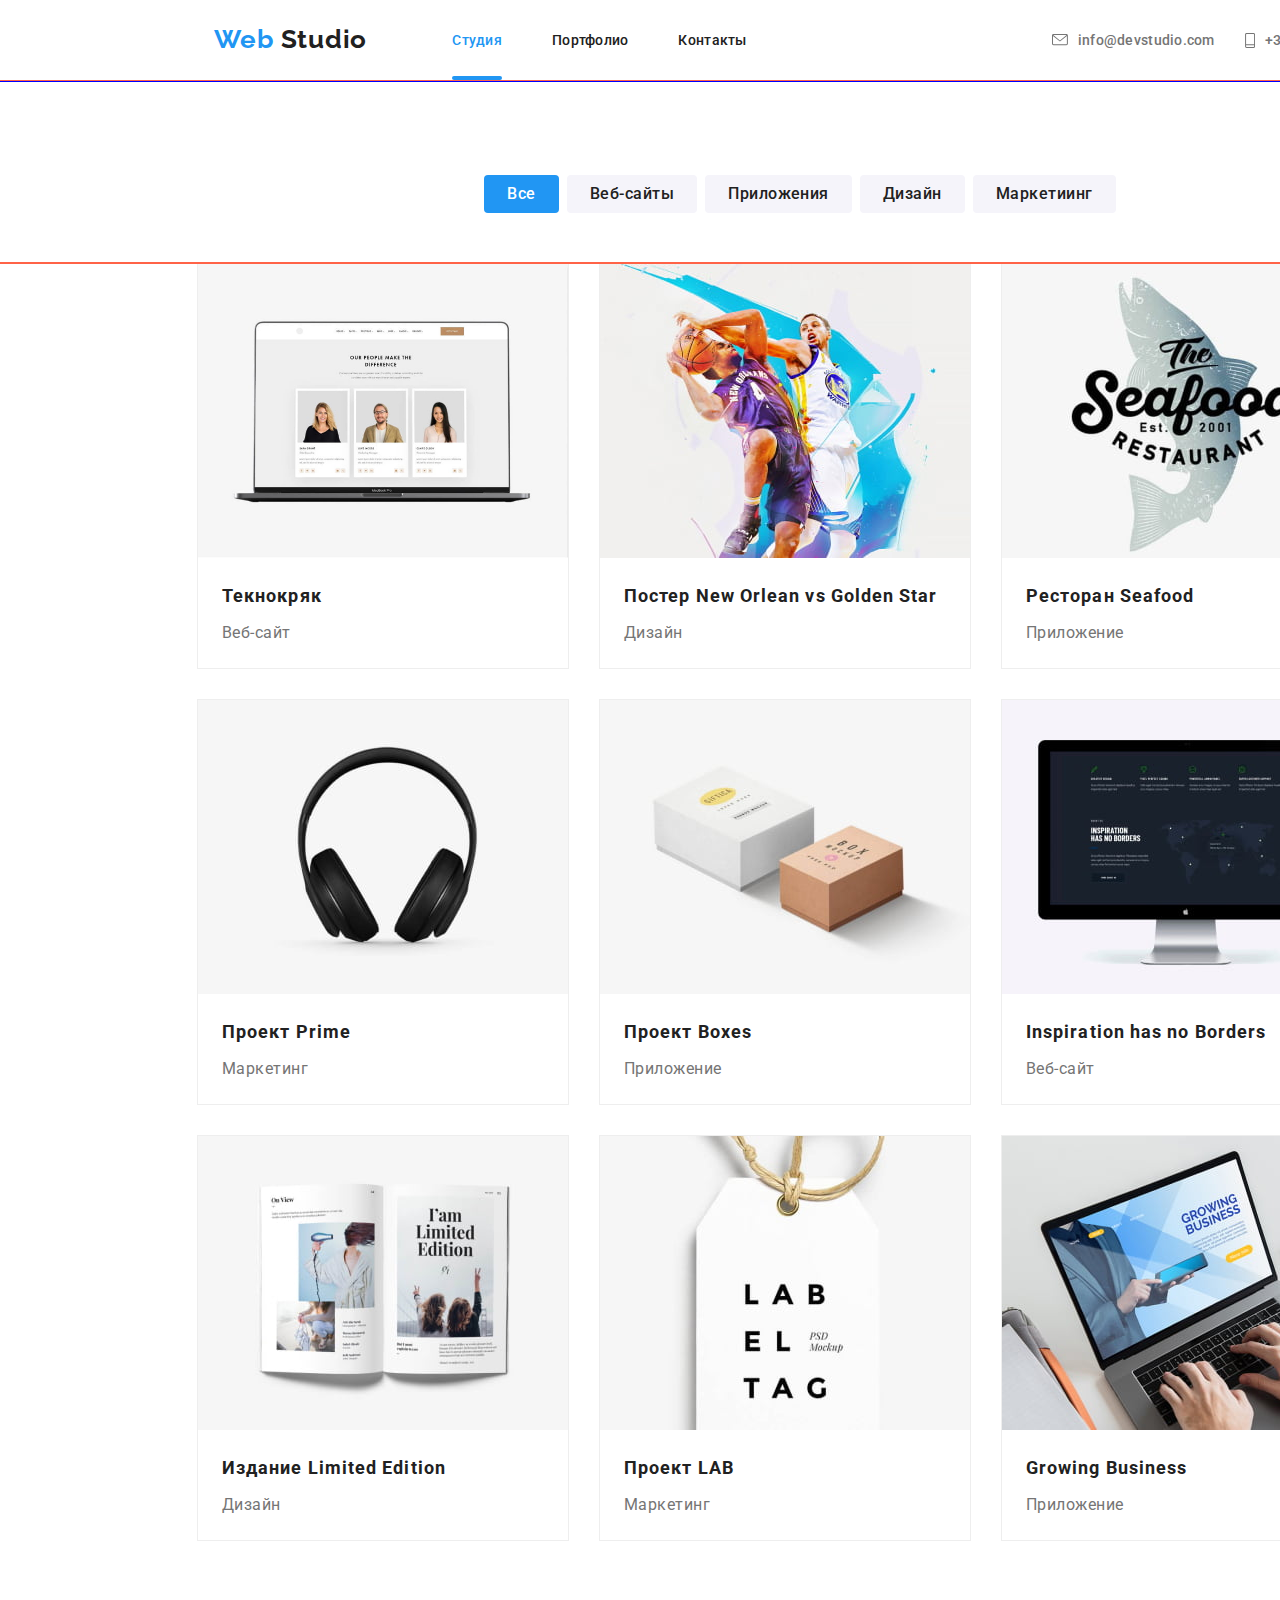
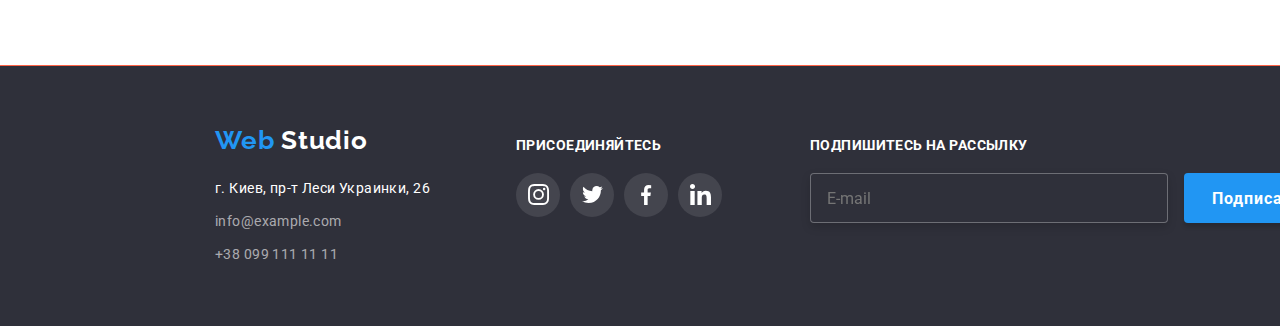
==== commit d27d81b7: "added mobile view for portfolio-container" ====
--- a/portfolio.html
+++ b/portfolio.html
@@ -209,7 +209,7 @@
                         <li class="portfolio-item">
                             <a class="portfolio-link link" class="portfolio-link link" href="#">
                                 <div class="image-thumb">
-                                    <img src="./images/portfolio-lab.jpg" alt="Фото проекта LAB"
+                                    <img class="portfolio-image" src="./images/portfolio-lab.jpg" alt="Фото проекта LAB"
                                     width="370"
                                     height="294">
                                     <div class="overlay">
@@ -225,7 +225,7 @@
                         <li class="portfolio-item">
                             <a class="portfolio-link link" class="portfolio-link link" href="#">
                                 <div class="image-thumb">
-                                    <img src="./images/portfolio-growing-business.jpg" alt="Фото приложения Growing Business"
+                                    <img class="portfolio-image" src="./images/portfolio-growing-business.jpg" alt="Фото приложения Growing Business"
                                     width="370"
                                     height="294">
                                     <div class="overlay">
--- a/css/main.min.css
+++ b/css/main.min.css
@@ -1,2 +1,2 @@
-/*! modern-normalize v1.0.0 | MIT License | https://github.com/sindresorhus/modern-normalize */*,::after,::before{-webkit-box-sizing:border-box;box-sizing:border-box}:root{-moz-tab-size:4;-o-tab-size:4;tab-size:4}html{line-height:1.15;-webkit-text-size-adjust:100%}body{margin:0}body{font-family:system-ui,-apple-system,'Segoe UI',Roboto,Helvetica,Arial,sans-serif,'Apple Color Emoji','Segoe UI Emoji'}hr{height:0;color:inherit}abbr[title]{-webkit-text-decoration:underline dotted;text-decoration:underline dotted}b,strong{font-weight:bolder}code,kbd,pre,samp{font-family:ui-monospace,SFMono-Regular,Consolas,'Liberation Mono',Menlo,monospace;font-size:1em}small{font-size:80%}sub,sup{font-size:75%;line-height:0;position:relative;vertical-align:baseline}sub{bottom:-.25em}sup{top:-.5em}table{text-indent:0;border-color:inherit}button,input,optgroup,select,textarea{font-family:inherit;font-size:100%;line-height:1.15;margin:0}button,select{text-transform:none}[type=button],[type=reset],[type=submit],button{-webkit-appearance:button}::-moz-focus-inner{border-style:none;padding:0}:-moz-focusring{outline:1px dotted ButtonText}:-moz-ui-invalid{box-shadow:none}legend{padding:0}progress{vertical-align:baseline}::-webkit-inner-spin-button,::-webkit-outer-spin-button{height:auto}[type=search]{-webkit-appearance:textfield;outline-offset:-2px}::-webkit-search-decoration{-webkit-appearance:none}::-webkit-file-upload-button{-webkit-appearance:button;font:inherit}summary{display:list-item}.page{background-color:#fff;font-family:'Roboto', sans-serif}h1,h2,h3,h4,h5,h6{margin-top:0;margin-bottom:0}.list{list-style:none;padding:0;margin:0}.link{text-decoration:none;-webkit-transition:color 250ms cubic-bezier(0.4, 0, 0.2, 1);transition:color 250ms cubic-bezier(0.4, 0, 0.2, 1)}.container{background-color:#fff}.container .header-container{outline:2px solid blue;margin-left:auto;margin-right:auto}@media screen and (max-width: 480px){.container .header-container{width:480px}}@media screen and (min-width: 481px){.container .header-container{width:768px}}@media screen and (min-width: 1170px){.container .header-container{width:1600px}}.container.underline{border-bottom:1px solid #ECECEC}.header-container .nav-container{outline:1px solid tomato;display:-webkit-box;display:-ms-flexbox;display:flex;-webkit-box-align:center;-ms-flex-align:center;align-items:center;-webkit-box-pack:center;-ms-flex-pack:center;justify-content:center;padding-left:15px;padding-right:15px}@media screen and (max-width: 480px){.header-container .nav-container{display:none}}.header-container .nav-container .site-nav{display:-webkit-box;display:-ms-flexbox;display:flex;margin-left:85px}.header-container .mobnav-container{outline:1px solid tomato;display:-webkit-box;display:-ms-flexbox;display:flex;-webkit-box-align:center;-ms-flex-align:center;align-items:center;-webkit-box-pack:justify;-ms-flex-pack:justify;justify-content:space-between;height:60px;padding-left:15px;padding-right:15px}@media screen and (max-width: 480px){.header-container .mobnav-container{width:480px}}@media screen and (min-width: 481px){.header-container .mobnav-container{display:none}}@media screen and (min-width: 1170px){.header-container .mobnav-container{display:none}}.header-container .mobnav-container .mob-menu{outline:1px solid tomato;display:inline-block;border:0;background-color:#fff}.mob-menu:hover .menu-active,.mob-menu:focus .menu-active,.mob-menu:active .menu-active{fill:#2196F3}.site-nav .item+.item{margin-left:50px}.site-nav .link{position:relative;display:block;padding-top:32px;padding-bottom:32px;height:80px;color:#212121;font-weight:500;font-size:14px;line-height:1.15;letter-spacing:0.02em}.site-nav .link.current{color:#2196F3}.site-nav .link.current::after{position:absolute;bottom:0;left:0;width:100%;height:4px;content:"";background-color:#2196F3;border-radius:2px}.site-contacts{display:-webkit-inline-box;display:-ms-inline-flexbox;display:inline-flex;-webkit-box-align:center;-ms-flex-align:center;align-items:center;margin-left:305px}.site-contacts .item{display:-webkit-inline-box;display:-ms-inline-flexbox;display:inline-flex;-webkit-box-pack:center;-ms-flex-pack:center;justify-content:center;-webkit-box-align:center;-ms-flex-align:center;align-items:center}.site-contacts .item+.item{padding-left:30px}.site-contacts .link{color:#757575;font-weight:500;font-size:14px;line-height:1.5;letter-spacing:0.02em}.site-contacts .link+.link{padding-left:10px}.site-contacts .button-icon{fill:#757575;margin-right:10px;-webkit-transition:color 250ms cubic-bezier(0.4, 0, 0.2, 1);transition:color 250ms cubic-bezier(0.4, 0, 0.2, 1)}.site-contacts .item:hover .button-icon{fill:#2196F3}.site-contacts .item:hover .link,.site-contacts .item:focus .link{color:#2196F3}.site-nav .link:hover,.site-nav .link:focus,.site-contacts .link:hover,.site-contacts .link:focus{color:#2196F3}.mobnav-container{display:-webkit-box;display:-ms-flexbox;display:flex;-webkit-box-align:center;-ms-flex-align:center;align-items:center;-webkit-box-pack:start;-ms-flex-pack:start;justify-content:flex-start}.site-logo{font-family:'Raleway', sans-serif;font-weight:bold}@media screen and (max-width: 480px){.site-logo{font-size:24px;line-height:1.667;letter-spacing:0.03em}}@media screen and (min-width: 768px){.site-logo{font-size:26px;line-height:1.2;letter-spacing:0.03em}}.site-logo.main .logo-part1{color:#2196F3}.site-logo.main .logo-part2{color:#212121}.site-logo.secondary .logo-part1{color:#2196F3}.site-logo.secondary .logo-part2{color:#fff}.logo.footer.link{display:block;margin-bottom:20px}.button{display:inline-block;width:200px;height:50px;padding:10px 30px;border:1px solid transparent;-webkit-box-shadow:0px 4px 4px rgba(0,0,0,0.15);box-shadow:0px 4px 4px rgba(0,0,0,0.15);color:#fff;background-color:#2196F3;font-weight:700;font-size:16px;line-height:1.875;letter-spacing:0.06em;border-radius:4px}.footer{background-color:#2F303A}.footer .footer-container{margin-left:auto;margin-right:auto}@media screen and (max-width: 480px){.footer .footer-container{width:480px}}@media screen and (min-width: 1170px){.footer .footer-container{width:1600px}}.footer-container .section-footer{padding-right:15px;padding-left:15px;margin-left:auto;margin-right:auto}@media screen and (max-width: 480px){.footer-container .section-footer{width:480px;padding-bottom:60px;text-align:center}}@media screen and (min-width: 1170px){.footer-container .section-footer{display:-webkit-box;display:-ms-flexbox;display:flex;width:1200px}}.section-address{display:inline-block;width:231px;padding-top:60px;padding-bottom:60px}.section-address .address-text{font-style:normal;font-size:14px;line-height:1.72;letter-spacing:0.03em;color:#fff}@media screen and (max-width: 480px){.section-address .address-text{margin-bottom:8px}}@media screen and (min-width: 1170px){.section-address .address-text{margin-bottom:9px}}.contacts .link{display:inline-block;font-style:normal;font-size:14px;line-height:1.72;letter-spacing:0.03em;color:rgba(255,255,255,0.6)}@media screen and (max-width: 480px){.contacts .mail{margin-bottom:8px}}@media screen and (min-width: 1170px){.contacts .mail{margin-bottom:9px}}.section-join{width:206px}@media screen and (max-width: 480px){.section-join{margin-left:auto;margin-right:auto;margin-bottom:60px}}@media screen and (min-width: 1170px){.section-join{display:inline-block;padding-top:72px;padding-bottom:100px;margin-left:70px}}.join-text{margin-top:0;margin-bottom:20px;color:#fff;font-weight:bold;font-size:14px;line-height:1.142;letter-spacing:0.03em;text-transform:uppercase}.social-list{display:-webkit-box;display:-ms-flexbox;display:flex;-webkit-box-pack:center;-ms-flex-pack:center;justify-content:center}.social-link-footer{display:-webkit-box;display:-ms-flexbox;display:flex;-webkit-box-pack:center;-ms-flex-pack:center;justify-content:center;-webkit-box-align:center;-ms-flex-align:center;align-items:center;width:44px;height:44px;border:1px transparent;border-radius:22px;font-weight:500}.social-icon{fill:#fff}.social-link-footer{background-color:rgba(255,255,255,0.1)}.social-link-footer:hover{background-color:#2196F3}@media screen and (max-width: 480px){.section-subscribe{width:450px}}@media screen and (min-width: 1170px){.section-subscribe{display:inline-block;padding-top:72px;padding-bottom:94px;margin-left:auto;width:575px;height:86px}}.input-mail{height:50px;padding:15px 16px;border:1px solid rgba(255,255,255,0.3);border-radius:4px;-webkit-filter:drop-shadow(0px 4px 4px rgba(0,0,0,0.15));filter:drop-shadow(0px 4px 4px rgba(0,0,0,0.15));color:#fff;background-color:#2F303A}@media screen and (max-width: 480px){.input-mail{margin-bottom:20px;width:450px}}@media screen and (min-width: 1170px){.input-mail{width:358px}}.button.subscribe{display:-webkit-inline-box;display:-ms-inline-flexbox;display:inline-flex;margin-left:12px;padding:10px 27px}.button.subscribe::after{display:inline-block;content:"";width:24px;height:24px;margin-left:10px;background:url(../images/icon-send.svg);background-position:center;background-size:cover;background-repeat:no-repeat}.hero{background:rgba(47,48,58,0.8)}.hero-container{outline:2px solid blue;margin-left:auto;margin-right:auto}@media screen and (max-width: 480px){.hero-container{width:480px;height:400px}}@media screen and (min-width: 1170px){.hero-container{width:1600px;height:600px;background-image:-webkit-gradient(linear, left top, right top, from(rgba(47,48,58,0.8)), to(rgba(47,48,58,0.8))),url(../images/hero-opt.jpg);background-image:linear-gradient(to right, rgba(47,48,58,0.8), rgba(47,48,58,0.8)),url(../images/hero-opt.jpg)}}.hero-container .hero-section{outline:1px solid tomato;padding-right:15px;padding-left:15px;text-align:center}@media screen and (max-width: 480px){.hero-container .hero-section{padding-top:118px;padding-bottom:118px}}@media screen and (min-width: 1170px){.hero-container .hero-section{padding-top:200px;padding-bottom:200px}}.hero-container .hero-title{margin-left:auto;margin-right:auto;margin-bottom:30px;color:#fff;font-weight:900;letter-spacing:0.06em;text-transform:uppercase}@media screen and (max-width: 480px){.hero-container .hero-title{width:360px;font-size:26px;line-height:1.615}}@media screen and (min-width: 1170px){.hero-container .hero-title{width:696px;font-size:44px;line-height:1.364}}.hero-container .button{display:inline-block;width:200px;height:50px;padding:10px 30px;border:1px solid transparent;-webkit-box-shadow:0px 4px 4px rgba(0,0,0,0.15);box-shadow:0px 4px 4px rgba(0,0,0,0.15);color:#fff;background-color:#2196F3;font-weight:700;font-size:16px;line-height:1.875;letter-spacing:0.06em;border-radius:4px}.advantages-container{outline:2px solid blue;margin-left:auto;margin-right:auto}@media screen and (max-width: 480px){.advantages-container{width:480px}}@media screen and (min-width: 1170px){.advantages-container{width:1600px}}.advantages-section{outline:2px solid tomato;padding-left:15px;padding-right:15px;margin-left:auto;margin-right:auto}@media screen and (max-width: 480px){.advantages-section{padding-top:60px;padding-bottom:60px}}@media screen and (min-width: 1170px){.advantages-section{padding-top:94px}}@media screen and (min-width: 1170px){.advantages-list{display:-webkit-box;display:-ms-flexbox;display:flex;-webkit-box-pack:center;-ms-flex-pack:center;justify-content:center}.advantages-list .advantages-item+.advantages-item{margin-left:30px}}@media screen and (max-width: 480px){.advantages-item{width:450px}}@media screen and (min-width: 1170px){.advantages-item{width:270px}}.advantages-item::before{display:block;height:120px;margin-bottom:30px;content:'';background-color:#F5F4FA;background-repeat:no-repeat;background-position:center}.advantages-item .advantages-subtitle{display:inline-block;margin-bottom:10px;text-align:center;font-weight:bold;font-size:14px;line-height:1.142;letter-spacing:0.03em;text-transform:uppercase;color:#212121}@media screen and (max-width: 480px){.advantages-item .advantages-subtitle{width:450px}}@media screen and (min-width: 1170px){.advantages-item .advantages-subtitle{width:270px}}.advantages-item .advantages-text{color:#757575;font-size:14px;line-height:1.714;letter-spacing:0.03em}@media screen and (max-width: 480px){.advantages-item .advantages-text{width:450px}}@media screen and (min-width: 1170px){.advantages-item .advantages-text{width:270px}}@media screen and (max-width: 480px){.advantages-item:not(:last-child){margin-bottom:30px}}.advantages-item.icon-antenna::before{background-image:url(../images/advan-antenna1.png)}.advantages-item.icon-clock::before{background-image:url(../images/advan-clock1.png)}.advantages-item.icon-diagram::before{background-image:url(../images/advan-diagram1.png)}.advantages-item.icon-astro::before{background-image:url(../images/advan-astronaut1.png)}.projects-container{max-width:1600px;margin-left:auto;margin-right:auto}@media screen and (max-width: 480px){.projects-container{display:none}}.projects-container .projects-section{padding-top:94px;padding-bottom:94px;padding-left:15px;padding-right:15px;margin-left:auto;margin-right:auto}.projects-section .section-title{margin-top:0;margin-bottom:50px;color:var(--text-color-main);font-weight:bold;font-size:36px;line-height:1.17;text-align:center;letter-spacing:0.03em}.projects-list{display:-webkit-box;display:-ms-flexbox;display:flex;-webkit-box-pack:center;-ms-flex-pack:center;justify-content:center}.projects-list .project-item{display:inline-block;width:370px;height:294px}.projects-list .project-item+.project-item{margin-left:30px}.project-item .project-thumb{position:relative}.project-thumb .project-image{display:block}.project-thumb .overlink{position:absolute;bottom:0}.overlink .project-link{display:inline-block;min-width:370px;height:70px;padding:27px 82px;color:#fff;background-color:rgba(47,48,58,0.8);font-weight:bold;font-size:14px;line-height:1.143;letter-spacing:0.03em;text-transform:uppercase;text-align:center}.team{outline:2px solid blue;background-color:#F5F4FA}.team .team-container{outline:1px solid tomato;margin-left:auto;margin-right:auto}@media screen and (max-width: 480px){.team .team-container{width:480px}}@media screen and (min-width: 1170px){.team .team-container{width:1600px}}.team-section{padding-left:15px;padding-right:15px}@media screen and (max-width: 480px){.team-section{padding-top:60px;padding-bottom:60px}}@media screen and (min-width: 1170px){.team-section{padding-top:94px;padding-bottom:94px}}.team-section .section-title{text-align:center;color:#212121;font-weight:bold;letter-spacing:0.03em}@media screen and (max-width: 480px){.team-section .section-title{margin-bottom:30px;font-size:28px;line-height:1.178}}@media screen and (min-width: 1170px){.team-section .section-title{margin-bottom:50px;font-size:36px;line-height:1.17}}@media screen and (min-width: 1170px){.team-section .team-list{display:-webkit-box;display:-ms-flexbox;display:flex;-webkit-box-pack:center;-ms-flex-pack:center;justify-content:center}}.team-list .team-item{padding-bottom:24px;text-align:center;background-color:#fff;border-radius:0px 0px 4px 4px;-webkit-box-shadow:0px 1px 3px rgba(0,0,0,0.12),0px 1px 1px rgba(0,0,0,0.14),0px 2px 1px rgba(0,0,0,0.2);box-shadow:0px 1px 3px rgba(0,0,0,0.12),0px 1px 1px rgba(0,0,0,0.14),0px 2px 1px rgba(0,0,0,0.2)}@media screen and (min-width: 1170px){.team-list .team-item+.team-item{margin-left:30px}}.team-item .team-member-photo{display:block;margin-bottom:30px;border-radius:0px}@media screen and (max-width: 480px){.team-item .team-member-photo{width:450px;height:460px}}.team-item .team-member-title{margin-bottom:10px;color:#212121;font-weight:500;font-size:16px;line-height:1.188;letter-spacing:0.03em}.team-item .team-department{margin-top:0;margin-bottom:16px;color:#757575;font-weight:normal;font-size:16px;line-height:1.188;letter-spacing:0.03em}.team-item .social-list{display:-webkit-box;display:-ms-flexbox;display:flex;-webkit-box-pack:center;-ms-flex-pack:center;justify-content:center}.social-list .social-link-person{display:-webkit-box;display:-ms-flexbox;display:flex;-webkit-box-pack:center;-ms-flex-pack:center;justify-content:center;-webkit-box-align:center;-ms-flex-align:center;align-items:center;width:44px;height:44px;border:1px transparent;border-radius:22px;font-weight:500;color:var(--link-color-inactive)}.social-list-item+.social-list-item{margin-left:10px}.social-link-person .social-icon-person{-webkit-box-sizing:content-box;box-sizing:content-box;padding:4px 4px;fill:#AFB1B8}.social-link-person:hover,.social-link-person:focus{background-color:#2196F3}.social-link-person:hover .social-icon-person,.social-link-person:focus .social-icon-person{fill:#fff}.clients-container{outline:1px solid tomato;margin-left:auto;margin-right:auto}@media screen and (max-width: 480px){.clients-container{width:480px}}@media screen and (min-width: 1170px){.clients-container{width:1600px}}.clients-container .clients{padding-left:15px;padding-right:15px;margin-left:auto;margin-right:auto}@media screen and (max-width: 480px){.clients-container .clients{padding-top:60px;padding-bottom:60px}}@media screen and (min-width: 1170px){.clients-container .clients{padding-top:94px;padding-bottom:94px}}.clients .section-title{color:#212121;font-weight:bold;text-align:center;letter-spacing:0.03em}@media screen and (max-width: 480px){.clients .section-title{margin-bottom:30px;font-size:28px;line-height:1.17}}@media screen and (min-width: 1170px){.clients .section-title{margin-bottom:50px;font-size:36px;line-height:1.178}}@media screen and (max-width: 480px){.clients .company-list{display:-webkit-box;display:-ms-flexbox;display:flex;-ms-flex-wrap:wrap;flex-wrap:wrap}}@media screen and (min-width: 1170px){.clients .company-list{display:-webkit-box;display:-ms-flexbox;display:flex;-webkit-box-pack:center;-ms-flex-pack:center;justify-content:center}}@media screen and (max-width: 480px){.company-list .company-item:nth-child(-n+4){margin-bottom:30px}.company-list .company-item:nth-child(2n){margin-left:30px}}@media screen and (min-width: 1170px){.company-list .company-item+.company-item{margin-left:30px}}.company-item{display:-webkit-box;display:-ms-flexbox;display:flex;-webkit-box-pack:center;-ms-flex-pack:center;justify-content:center;height:90px;border:1px solid #AFB1B8;border-radius:4px}@media screen and (max-width: 480px){.company-item{width:210px}}@media screen and (min-width: 1170px){.company-item{width:170px}}.company-item:hover,.company-item:focus{border-color:#2196F3}.company-item:hover .company-logo,.company-item:focus .company-logo{fill:#2196F3}.company-item .link-logo{display:-webkit-box;display:-ms-flexbox;display:flex;-webkit-box-align:center;-ms-flex-align:center;align-items:center}.link-logo .company-logo{-webkit-box-sizing:content-box;box-sizing:content-box;fill:#AFB1B8}.backdrop.is-hidden{opacity:0;pointer-events:none}.backdrop{position:fixed;top:0;left:0;width:100%;height:100%;background-color:rgba(0,0,0,0.2)}.backdrop .modal{position:absolute;top:50%;left:50%;-webkit-transform:translate(-50%, -50%);transform:translate(-50%, -50%);width:528px;height:581px;padding:40px;background-color:#fff;-webkit-box-shadow:0px 1px 3px rgba(0,0,0,0.12),0px 1px 1px rgba(0,0,0,0.14),0px 2px 1px rgba(0,0,0,0.2);box-shadow:0px 1px 3px rgba(0,0,0,0.12),0px 1px 1px rgba(0,0,0,0.14),0px 2px 1px rgba(0,0,0,0.2);border-radius:4px}.modal .btn-close{position:absolute;top:8px;right:8px;border:0;padding:0;background-color:#fff;-webkit-transition:fill 250ms cubic-bezier(0.4, 0, 0.2, 1);transition:fill 250ms cubic-bezier(0.4, 0, 0.2, 1)}.modal .form-title{width:448px;margin-bottom:12px;font-weight:bold;font-size:20px;line-height:1.15;text-align:center;letter-spacing:0.03em;color:#212121}.btn-close:hover .icon-close,.btn-close:focus .icon-close{fill:#2196F3}.input-field{position:relative;display:-webkit-box;display:-ms-flexbox;display:flex;-webkit-box-orient:vertical;-webkit-box-direction:normal;-ms-flex-direction:column;flex-direction:column;width:448px}.input-field .label{display:inline-block;margin-bottom:4px;color:#757575;font-weight:normal;font-size:12px;line-height:14px;letter-spacing:0.01em}.input-field .input{height:40px;padding-left:42px;scroll-padding-right:15px;margin-bottom:10px;border:1px solid rgba(33,33,33,0.2);-webkit-box-sizing:border-box;box-sizing:border-box;border-radius:4px;-webkit-transition-property:border;transition-property:border;-webkit-transition-duration:250ms;transition-duration:250ms;-webkit-transition-timing-function:cubic-bezier(0.4, 0, 0.2, 1);transition-timing-function:cubic-bezier(0.4, 0, 0.2, 1)}.input-field .input-icon{position:absolute;top:57%;left:15px;display:inline-block;-webkit-transform:translateY(-50%);transform:translateY(-50%);-webkit-transition:fill 250ms cubic-bezier(0.4, 0, 0.2, 1);transition:fill 250ms cubic-bezier(0.4, 0, 0.2, 1)}.input-field:hover .input,.input-field:focus .input{border:1px solid #2196F3}.input-field:hover .field-icon,.input-field:focus .field-icon{fill:#2196F3}.input-field .textarea{resize:none;width:448px;height:120px;padding:12px 16px;margin-bottom:25px}.textarea::-webkit-input-placeholder{font-weight:normal;font-size:12px;line-height:14px;letter-spacing:0.01em;color:rgba(117,117,117,0.5)}.textarea:-ms-input-placeholder{font-weight:normal;font-size:12px;line-height:14px;letter-spacing:0.01em;color:rgba(117,117,117,0.5)}.textarea::-ms-input-placeholder{font-weight:normal;font-size:12px;line-height:14px;letter-spacing:0.01em;color:rgba(117,117,117,0.5)}.textarea::placeholder{font-weight:normal;font-size:12px;line-height:14px;letter-spacing:0.01em;color:rgba(117,117,117,0.5)}.input-checkbox{display:-webkit-inline-box;display:-ms-inline-flexbox;display:inline-flex;-webkit-box-pack:center;-ms-flex-pack:center;justify-content:center;-webkit-box-align:center;-ms-flex-align:center;align-items:center;height:24px;margin-bottom:30px}.input-checkbox .label{position:relative;display:block;padding-left:24.4px;font-weight:normal;font-size:14px;line-height:2;letter-spacing:0.03em}.label .checkbox{-webkit-appearance:none;-moz-appearance:none;appearance:none}.label .check-icon{position:absolute;left:0;top:50%;-webkit-transform:translateY(-50%);transform:translateY(-50%);display:-webkit-box;display:-ms-flexbox;display:flex;-webkit-box-pack:center;-ms-flex-pack:center;justify-content:center;-webkit-box-align:center;-ms-flex-align:center;align-items:center;content:'';width:16px;height:15px;border:1.5px solid #212121;border-radius:2px}.label .agreement-link{color:#2196F3}.checkbox:checked+.check-icon{background-color:#2196F3;border-color:#2196F3}.check-icon .cheked-icon{display:block}.button.form{margin-left:auto;margin-right:auto}.portfolio-nav{outline:1px solid tomato;margin-right:auto;margin-left:auto;padding-right:15px;padding-left:15px}@media screen and (max-width: 480px){.portfolio-nav{width:480px}}@media screen and (min-width: 1170px){.portfolio-nav{width:1600px}}.portfolio-sort{margin-right:auto;margin-left:auto}@media screen and (max-width: 480px){.portfolio-sort{padding-top:60px}}@media screen and (min-width: 1170px){.portfolio-sort{padding-top:94px}}.portfolio-nav-list{text-align:center}@media screen and (max-width: 480px){.portfolio-nav-list{display:-webkit-inline-box;display:-ms-inline-flexbox;display:inline-flex;-ms-flex-wrap:wrap;flex-wrap:wrap;padding-bottom:40px}}@media screen and (min-width: 1170px){.portfolio-nav-list{display:-webkit-box;display:-ms-flexbox;display:flex;-webkit-box-pack:center;-ms-flex-pack:center;justify-content:center;padding-bottom:50px}}.portfolio-nav-list .portfolio-nav-item+.portfolio-nav-item{margin-left:8px}@media screen and (max-width: 480px){.portfolio-nav-list .portfolio-nav-item:nth-child(-n+3){margin-bottom:15px}.portfolio-nav-list .portfolio-nav-item:nth-child(4){margin-left:0}}.nav-button{display:inline-block;padding:5px 22px;border:1px solid transparent;border-radius:4px;color:#212121;background-color:#F5F4FA;font-weight:500;font-size:16px;line-height:1.625;text-align:center;letter-spacing:0.03em}.nav-button:hover,.nav-button:focus{background-color:#2196F3;color:#fff;-webkit-box-shadow:0px 3px 1px rgba(0,0,0,0.1),0px 1px 2px rgba(0,0,0,0.08),0px 2px 2px rgba(0,0,0,0.12);box-shadow:0px 3px 1px rgba(0,0,0,0.1),0px 1px 2px rgba(0,0,0,0.08),0px 2px 2px rgba(0,0,0,0.12)}.nav-button.current{color:#fff;background-color:#2196F3}.portfolio{display:-webkit-box;display:-ms-flexbox;display:flex;max-width:1600px;padding-right:15px;padding-left:15px;margin-right:auto;margin-left:auto}.portfolio .portfolio-container{padding-bottom:94px}.portfolio-list{display:-webkit-box;display:-ms-flexbox;display:flex;-ms-flex-wrap:wrap;flex-wrap:wrap;-webkit-box-pack:center;-ms-flex-pack:center;justify-content:center}.portfolio-item{display:-webkit-box;display:-ms-flexbox;display:flex;margin-bottom:30px;margin-bottom:30px;margin-right:30px;border:1px solid #eee}.portfolio-item .portfolio-item:nth-child(3n){margin-right:0}.portfolio-item .portfolio-item:nth-last-child(-n+3){margin-bottom:0}.portfolio-link .portfolio-title{min-width:322px;padding-right:24px;padding-left:24px;margin-top:20px;margin-bottom:4px;color:#212121;font-weight:bold;font-size:18px;line-height:2;letter-spacing:0.06em}.portfolio-link .portfolio-type{min-width:322px;padding-right:24px;padding-left:24px;margin-top:0;margin-bottom:20px;color:#757575;font-size:16px;line-height:1.875;letter-spacing:0.03em}.portfolio-link .portfolio-text{margin:0;color:#fff;font-size:18px;line-height:28px;letter-spacing:0.03em}.portfolio-link:hover,.portfolio-link:focus{-webkit-box-shadow:0px 1px 1px rgba(0,0,0,0.12),0px 4px 4px rgba(0,0,0,0.06),1px 4px 6px rgba(0,0,0,0.16);box-shadow:0px 1px 1px rgba(0,0,0,0.12),0px 4px 4px rgba(0,0,0,0.06),1px 4px 6px rgba(0,0,0,0.16)}.portfolio-link:hover .overlay{-webkit-transform:translateY(0);transform:translateY(0)}.image-thumb{position:relative;overflow:hidden}.image-thumb .portfolio-image{display:block}.image-thumb .overlay{position:absolute;top:0;left:0;width:100%;height:100%;padding:63px 24px;background-color:rgba(33,150,243,0.9);-webkit-transform:translateY(100%);transform:translateY(100%);-webkit-transition-duration:250ms;transition-duration:250ms;-webkit-transition-timing-function:cubic-bezier(0.4, 0, 0.2, 1);transition-timing-function:cubic-bezier(0.4, 0, 0.2, 1)}
+/*! modern-normalize v1.0.0 | MIT License | https://github.com/sindresorhus/modern-normalize */*,::after,::before{-webkit-box-sizing:border-box;box-sizing:border-box}:root{-moz-tab-size:4;-o-tab-size:4;tab-size:4}html{line-height:1.15;-webkit-text-size-adjust:100%}body{margin:0}body{font-family:system-ui,-apple-system,'Segoe UI',Roboto,Helvetica,Arial,sans-serif,'Apple Color Emoji','Segoe UI Emoji'}hr{height:0;color:inherit}abbr[title]{-webkit-text-decoration:underline dotted;text-decoration:underline dotted}b,strong{font-weight:bolder}code,kbd,pre,samp{font-family:ui-monospace,SFMono-Regular,Consolas,'Liberation Mono',Menlo,monospace;font-size:1em}small{font-size:80%}sub,sup{font-size:75%;line-height:0;position:relative;vertical-align:baseline}sub{bottom:-.25em}sup{top:-.5em}table{text-indent:0;border-color:inherit}button,input,optgroup,select,textarea{font-family:inherit;font-size:100%;line-height:1.15;margin:0}button,select{text-transform:none}[type=button],[type=reset],[type=submit],button{-webkit-appearance:button}::-moz-focus-inner{border-style:none;padding:0}:-moz-focusring{outline:1px dotted ButtonText}:-moz-ui-invalid{box-shadow:none}legend{padding:0}progress{vertical-align:baseline}::-webkit-inner-spin-button,::-webkit-outer-spin-button{height:auto}[type=search]{-webkit-appearance:textfield;outline-offset:-2px}::-webkit-search-decoration{-webkit-appearance:none}::-webkit-file-upload-button{-webkit-appearance:button;font:inherit}summary{display:list-item}.page{background-color:#fff;font-family:'Roboto', sans-serif}h1,h2,h3,h4,h5,h6{margin-top:0;margin-bottom:0}.list{list-style:none;padding:0;margin:0}.link{text-decoration:none;-webkit-transition:color 250ms cubic-bezier(0.4, 0, 0.2, 1);transition:color 250ms cubic-bezier(0.4, 0, 0.2, 1)}.container{background-color:#fff}.container .header-container{outline:2px solid blue;margin-left:auto;margin-right:auto}@media screen and (max-width: 480px){.container .header-container{width:480px}}@media screen and (min-width: 481px){.container .header-container{width:768px}}@media screen and (min-width: 1170px){.container .header-container{width:1600px}}.container.underline{border-bottom:1px solid #ECECEC}.header-container .nav-container{outline:1px solid tomato;display:-webkit-box;display:-ms-flexbox;display:flex;-webkit-box-align:center;-ms-flex-align:center;align-items:center;-webkit-box-pack:center;-ms-flex-pack:center;justify-content:center;padding-left:15px;padding-right:15px}@media screen and (max-width: 480px){.header-container .nav-container{display:none}}.header-container .nav-container .site-nav{display:-webkit-box;display:-ms-flexbox;display:flex;margin-left:85px}.header-container .mobnav-container{outline:1px solid tomato;display:-webkit-box;display:-ms-flexbox;display:flex;-webkit-box-align:center;-ms-flex-align:center;align-items:center;-webkit-box-pack:justify;-ms-flex-pack:justify;justify-content:space-between;height:60px;padding-left:15px;padding-right:15px}@media screen and (max-width: 480px){.header-container .mobnav-container{width:480px}}@media screen and (min-width: 481px){.header-container .mobnav-container{display:none}}@media screen and (min-width: 1170px){.header-container .mobnav-container{display:none}}.header-container .mobnav-container .mob-menu{outline:1px solid tomato;display:inline-block;border:0;background-color:#fff}.mob-menu:hover .menu-active,.mob-menu:focus .menu-active,.mob-menu:active .menu-active{fill:#2196F3}.site-nav .item+.item{margin-left:50px}.site-nav .link{position:relative;display:block;padding-top:32px;padding-bottom:32px;height:80px;color:#212121;font-weight:500;font-size:14px;line-height:1.15;letter-spacing:0.02em}.site-nav .link.current{color:#2196F3}.site-nav .link.current::after{position:absolute;bottom:0;left:0;width:100%;height:4px;content:"";background-color:#2196F3;border-radius:2px}.site-contacts{display:-webkit-inline-box;display:-ms-inline-flexbox;display:inline-flex;-webkit-box-align:center;-ms-flex-align:center;align-items:center;margin-left:305px}.site-contacts .item{display:-webkit-inline-box;display:-ms-inline-flexbox;display:inline-flex;-webkit-box-pack:center;-ms-flex-pack:center;justify-content:center;-webkit-box-align:center;-ms-flex-align:center;align-items:center}.site-contacts .item+.item{padding-left:30px}.site-contacts .link{color:#757575;font-weight:500;font-size:14px;line-height:1.5;letter-spacing:0.02em}.site-contacts .link+.link{padding-left:10px}.site-contacts .button-icon{fill:#757575;margin-right:10px;-webkit-transition:color 250ms cubic-bezier(0.4, 0, 0.2, 1);transition:color 250ms cubic-bezier(0.4, 0, 0.2, 1)}.site-contacts .item:hover .button-icon{fill:#2196F3}.site-contacts .item:hover .link,.site-contacts .item:focus .link{color:#2196F3}.site-nav .link:hover,.site-nav .link:focus,.site-contacts .link:hover,.site-contacts .link:focus{color:#2196F3}.mobnav-container{display:-webkit-box;display:-ms-flexbox;display:flex;-webkit-box-align:center;-ms-flex-align:center;align-items:center;-webkit-box-pack:start;-ms-flex-pack:start;justify-content:flex-start}.site-logo{font-family:'Raleway', sans-serif;font-weight:bold}@media screen and (max-width: 480px){.site-logo{font-size:24px;line-height:1.667;letter-spacing:0.03em}}@media screen and (min-width: 768px){.site-logo{font-size:26px;line-height:1.2;letter-spacing:0.03em}}.site-logo.main .logo-part1{color:#2196F3}.site-logo.main .logo-part2{color:#212121}.site-logo.secondary .logo-part1{color:#2196F3}.site-logo.secondary .logo-part2{color:#fff}.logo.footer.link{display:block;margin-bottom:20px}.button{display:inline-block;width:200px;height:50px;padding:10px 30px;border:1px solid transparent;-webkit-box-shadow:0px 4px 4px rgba(0,0,0,0.15);box-shadow:0px 4px 4px rgba(0,0,0,0.15);color:#fff;background-color:#2196F3;font-weight:700;font-size:16px;line-height:1.875;letter-spacing:0.06em;border-radius:4px}.footer{background-color:#2F303A}.footer .footer-container{margin-left:auto;margin-right:auto}@media screen and (max-width: 480px){.footer .footer-container{width:480px}}@media screen and (min-width: 1170px){.footer .footer-container{width:1600px}}.footer-container .section-footer{padding-right:15px;padding-left:15px;margin-left:auto;margin-right:auto}@media screen and (max-width: 480px){.footer-container .section-footer{width:480px;padding-bottom:60px;text-align:center}}@media screen and (min-width: 1170px){.footer-container .section-footer{display:-webkit-box;display:-ms-flexbox;display:flex;width:1200px}}.section-address{display:inline-block;width:231px;padding-top:60px;padding-bottom:60px}.section-address .address-text{font-style:normal;font-size:14px;line-height:1.72;letter-spacing:0.03em;color:#fff}@media screen and (max-width: 480px){.section-address .address-text{margin-bottom:8px}}@media screen and (min-width: 1170px){.section-address .address-text{margin-bottom:9px}}.contacts .link{display:inline-block;font-style:normal;font-size:14px;line-height:1.72;letter-spacing:0.03em;color:rgba(255,255,255,0.6)}@media screen and (max-width: 480px){.contacts .mail{margin-bottom:8px}}@media screen and (min-width: 1170px){.contacts .mail{margin-bottom:9px}}.section-join{width:206px}@media screen and (max-width: 480px){.section-join{margin-left:auto;margin-right:auto;margin-bottom:60px}}@media screen and (min-width: 1170px){.section-join{display:inline-block;padding-top:72px;padding-bottom:100px;margin-left:70px}}.join-text{margin-top:0;margin-bottom:20px;color:#fff;font-weight:bold;font-size:14px;line-height:1.142;letter-spacing:0.03em;text-transform:uppercase}.social-list{display:-webkit-box;display:-ms-flexbox;display:flex;-webkit-box-pack:center;-ms-flex-pack:center;justify-content:center}.social-link-footer{display:-webkit-box;display:-ms-flexbox;display:flex;-webkit-box-pack:center;-ms-flex-pack:center;justify-content:center;-webkit-box-align:center;-ms-flex-align:center;align-items:center;width:44px;height:44px;border:1px transparent;border-radius:22px;font-weight:500}.social-icon{fill:#fff}.social-link-footer{background-color:rgba(255,255,255,0.1)}.social-link-footer:hover{background-color:#2196F3}@media screen and (max-width: 480px){.section-subscribe{width:450px}}@media screen and (min-width: 1170px){.section-subscribe{display:inline-block;padding-top:72px;padding-bottom:94px;margin-left:auto;width:575px;height:86px}}.input-mail{height:50px;padding:15px 16px;border:1px solid rgba(255,255,255,0.3);border-radius:4px;-webkit-filter:drop-shadow(0px 4px 4px rgba(0,0,0,0.15));filter:drop-shadow(0px 4px 4px rgba(0,0,0,0.15));color:#fff;background-color:#2F303A}@media screen and (max-width: 480px){.input-mail{margin-bottom:20px;width:450px}}@media screen and (min-width: 1170px){.input-mail{width:358px}}.button.subscribe{display:-webkit-inline-box;display:-ms-inline-flexbox;display:inline-flex;margin-left:12px;padding:10px 27px}.button.subscribe::after{display:inline-block;content:"";width:24px;height:24px;margin-left:10px;background:url(../images/icon-send.svg);background-position:center;background-size:cover;background-repeat:no-repeat}.hero{background:rgba(47,48,58,0.8)}.hero-container{outline:2px solid blue;margin-left:auto;margin-right:auto}@media screen and (max-width: 480px){.hero-container{width:480px;height:400px}}@media screen and (min-width: 1170px){.hero-container{width:1600px;height:600px;background-image:-webkit-gradient(linear, left top, right top, from(rgba(47,48,58,0.8)), to(rgba(47,48,58,0.8))),url(../images/hero-opt.jpg);background-image:linear-gradient(to right, rgba(47,48,58,0.8), rgba(47,48,58,0.8)),url(../images/hero-opt.jpg)}}.hero-container .hero-section{outline:1px solid tomato;padding-right:15px;padding-left:15px;text-align:center}@media screen and (max-width: 480px){.hero-container .hero-section{padding-top:118px;padding-bottom:118px}}@media screen and (min-width: 1170px){.hero-container .hero-section{padding-top:200px;padding-bottom:200px}}.hero-container .hero-title{margin-left:auto;margin-right:auto;margin-bottom:30px;color:#fff;font-weight:900;letter-spacing:0.06em;text-transform:uppercase}@media screen and (max-width: 480px){.hero-container .hero-title{width:360px;font-size:26px;line-height:1.615}}@media screen and (min-width: 1170px){.hero-container .hero-title{width:696px;font-size:44px;line-height:1.364}}.hero-container .button{display:inline-block;width:200px;height:50px;padding:10px 30px;border:1px solid transparent;-webkit-box-shadow:0px 4px 4px rgba(0,0,0,0.15);box-shadow:0px 4px 4px rgba(0,0,0,0.15);color:#fff;background-color:#2196F3;font-weight:700;font-size:16px;line-height:1.875;letter-spacing:0.06em;border-radius:4px}.advantages-container{outline:2px solid blue;margin-left:auto;margin-right:auto}@media screen and (max-width: 480px){.advantages-container{width:480px}}@media screen and (min-width: 1170px){.advantages-container{width:1600px}}.advantages-section{outline:2px solid tomato;padding-left:15px;padding-right:15px;margin-left:auto;margin-right:auto}@media screen and (max-width: 480px){.advantages-section{padding-top:60px;padding-bottom:60px}}@media screen and (min-width: 1170px){.advantages-section{padding-top:94px}}@media screen and (min-width: 1170px){.advantages-list{display:-webkit-box;display:-ms-flexbox;display:flex;-webkit-box-pack:center;-ms-flex-pack:center;justify-content:center}.advantages-list .advantages-item+.advantages-item{margin-left:30px}}@media screen and (max-width: 480px){.advantages-item{width:450px}}@media screen and (min-width: 1170px){.advantages-item{width:270px}}.advantages-item::before{display:block;height:120px;margin-bottom:30px;content:'';background-color:#F5F4FA;background-repeat:no-repeat;background-position:center}.advantages-item .advantages-subtitle{display:inline-block;margin-bottom:10px;text-align:center;font-weight:bold;font-size:14px;line-height:1.142;letter-spacing:0.03em;text-transform:uppercase;color:#212121}@media screen and (max-width: 480px){.advantages-item .advantages-subtitle{width:450px}}@media screen and (min-width: 1170px){.advantages-item .advantages-subtitle{width:270px}}.advantages-item .advantages-text{color:#757575;font-size:14px;line-height:1.714;letter-spacing:0.03em}@media screen and (max-width: 480px){.advantages-item .advantages-text{width:450px}}@media screen and (min-width: 1170px){.advantages-item .advantages-text{width:270px}}@media screen and (max-width: 480px){.advantages-item:not(:last-child){margin-bottom:30px}}.advantages-item.icon-antenna::before{background-image:url(../images/advan-antenna1.png)}.advantages-item.icon-clock::before{background-image:url(../images/advan-clock1.png)}.advantages-item.icon-diagram::before{background-image:url(../images/advan-diagram1.png)}.advantages-item.icon-astro::before{background-image:url(../images/advan-astronaut1.png)}.projects-container{max-width:1600px;margin-left:auto;margin-right:auto}@media screen and (max-width: 480px){.projects-container{display:none}}.projects-container .projects-section{padding-top:94px;padding-bottom:94px;padding-left:15px;padding-right:15px;margin-left:auto;margin-right:auto}.projects-section .section-title{margin-top:0;margin-bottom:50px;color:var(--text-color-main);font-weight:bold;font-size:36px;line-height:1.17;text-align:center;letter-spacing:0.03em}.projects-list{display:-webkit-box;display:-ms-flexbox;display:flex;-webkit-box-pack:center;-ms-flex-pack:center;justify-content:center}.projects-list .project-item{display:inline-block;width:370px;height:294px}.projects-list .project-item+.project-item{margin-left:30px}.project-item .project-thumb{position:relative}.project-thumb .project-image{display:block}.project-thumb .overlink{position:absolute;bottom:0}.overlink .project-link{display:inline-block;min-width:370px;height:70px;padding:27px 82px;color:#fff;background-color:rgba(47,48,58,0.8);font-weight:bold;font-size:14px;line-height:1.143;letter-spacing:0.03em;text-transform:uppercase;text-align:center}.team{outline:2px solid blue;background-color:#F5F4FA}.team .team-container{outline:1px solid tomato;margin-left:auto;margin-right:auto}@media screen and (max-width: 480px){.team .team-container{width:480px}}@media screen and (min-width: 1170px){.team .team-container{width:1600px}}.team-section{padding-left:15px;padding-right:15px}@media screen and (max-width: 480px){.team-section{padding-top:60px;padding-bottom:60px}}@media screen and (min-width: 1170px){.team-section{padding-top:94px;padding-bottom:94px}}.team-section .section-title{text-align:center;color:#212121;font-weight:bold;letter-spacing:0.03em}@media screen and (max-width: 480px){.team-section .section-title{margin-bottom:30px;font-size:28px;line-height:1.178}}@media screen and (min-width: 1170px){.team-section .section-title{margin-bottom:50px;font-size:36px;line-height:1.17}}@media screen and (min-width: 1170px){.team-section .team-list{display:-webkit-box;display:-ms-flexbox;display:flex;-webkit-box-pack:center;-ms-flex-pack:center;justify-content:center}}.team-list .team-item{padding-bottom:24px;text-align:center;background-color:#fff;border-radius:0px 0px 4px 4px;-webkit-box-shadow:0px 1px 3px rgba(0,0,0,0.12),0px 1px 1px rgba(0,0,0,0.14),0px 2px 1px rgba(0,0,0,0.2);box-shadow:0px 1px 3px rgba(0,0,0,0.12),0px 1px 1px rgba(0,0,0,0.14),0px 2px 1px rgba(0,0,0,0.2)}@media screen and (min-width: 1170px){.team-list .team-item+.team-item{margin-left:30px}}.team-item .team-member-photo{display:block;margin-bottom:30px;border-radius:0px}@media screen and (max-width: 480px){.team-item .team-member-photo{width:450px;height:460px}}.team-item .team-member-title{margin-bottom:10px;color:#212121;font-weight:500;font-size:16px;line-height:1.188;letter-spacing:0.03em}.team-item .team-department{margin-top:0;margin-bottom:16px;color:#757575;font-weight:normal;font-size:16px;line-height:1.188;letter-spacing:0.03em}.team-item .social-list{display:-webkit-box;display:-ms-flexbox;display:flex;-webkit-box-pack:center;-ms-flex-pack:center;justify-content:center}.social-list .social-link-person{display:-webkit-box;display:-ms-flexbox;display:flex;-webkit-box-pack:center;-ms-flex-pack:center;justify-content:center;-webkit-box-align:center;-ms-flex-align:center;align-items:center;width:44px;height:44px;border:1px transparent;border-radius:22px;font-weight:500;color:var(--link-color-inactive)}.social-list-item+.social-list-item{margin-left:10px}.social-link-person .social-icon-person{-webkit-box-sizing:content-box;box-sizing:content-box;padding:4px 4px;fill:#AFB1B8}.social-link-person:hover,.social-link-person:focus{background-color:#2196F3}.social-link-person:hover .social-icon-person,.social-link-person:focus .social-icon-person{fill:#fff}.clients-container{outline:1px solid tomato;margin-left:auto;margin-right:auto}@media screen and (max-width: 480px){.clients-container{width:480px}}@media screen and (min-width: 1170px){.clients-container{width:1600px}}.clients-container .clients{padding-left:15px;padding-right:15px;margin-left:auto;margin-right:auto}@media screen and (max-width: 480px){.clients-container .clients{padding-top:60px;padding-bottom:60px}}@media screen and (min-width: 1170px){.clients-container .clients{padding-top:94px;padding-bottom:94px}}.clients .section-title{color:#212121;font-weight:bold;text-align:center;letter-spacing:0.03em}@media screen and (max-width: 480px){.clients .section-title{margin-bottom:30px;font-size:28px;line-height:1.17}}@media screen and (min-width: 1170px){.clients .section-title{margin-bottom:50px;font-size:36px;line-height:1.178}}@media screen and (max-width: 480px){.clients .company-list{display:-webkit-box;display:-ms-flexbox;display:flex;-ms-flex-wrap:wrap;flex-wrap:wrap}}@media screen and (min-width: 1170px){.clients .company-list{display:-webkit-box;display:-ms-flexbox;display:flex;-webkit-box-pack:center;-ms-flex-pack:center;justify-content:center}}@media screen and (max-width: 480px){.company-list .company-item:nth-child(-n+4){margin-bottom:30px}.company-list .company-item:nth-child(2n){margin-left:30px}}@media screen and (min-width: 1170px){.company-list .company-item+.company-item{margin-left:30px}}.company-item{display:-webkit-box;display:-ms-flexbox;display:flex;-webkit-box-pack:center;-ms-flex-pack:center;justify-content:center;height:90px;border:1px solid #AFB1B8;border-radius:4px}@media screen and (max-width: 480px){.company-item{width:210px}}@media screen and (min-width: 1170px){.company-item{width:170px}}.company-item:hover,.company-item:focus{border-color:#2196F3}.company-item:hover .company-logo,.company-item:focus .company-logo{fill:#2196F3}.company-item .link-logo{display:-webkit-box;display:-ms-flexbox;display:flex;-webkit-box-align:center;-ms-flex-align:center;align-items:center}.link-logo .company-logo{-webkit-box-sizing:content-box;box-sizing:content-box;fill:#AFB1B8}.backdrop.is-hidden{opacity:0;pointer-events:none}.backdrop{position:fixed;top:0;left:0;width:100%;height:100%;background-color:rgba(0,0,0,0.2)}.backdrop .modal{position:absolute;top:50%;left:50%;-webkit-transform:translate(-50%, -50%);transform:translate(-50%, -50%);width:528px;height:581px;padding:40px;background-color:#fff;-webkit-box-shadow:0px 1px 3px rgba(0,0,0,0.12),0px 1px 1px rgba(0,0,0,0.14),0px 2px 1px rgba(0,0,0,0.2);box-shadow:0px 1px 3px rgba(0,0,0,0.12),0px 1px 1px rgba(0,0,0,0.14),0px 2px 1px rgba(0,0,0,0.2);border-radius:4px}.modal .btn-close{position:absolute;top:8px;right:8px;border:0;padding:0;background-color:#fff;-webkit-transition:fill 250ms cubic-bezier(0.4, 0, 0.2, 1);transition:fill 250ms cubic-bezier(0.4, 0, 0.2, 1)}.modal .form-title{width:448px;margin-bottom:12px;font-weight:bold;font-size:20px;line-height:1.15;text-align:center;letter-spacing:0.03em;color:#212121}.btn-close:hover .icon-close,.btn-close:focus .icon-close{fill:#2196F3}.input-field{position:relative;display:-webkit-box;display:-ms-flexbox;display:flex;-webkit-box-orient:vertical;-webkit-box-direction:normal;-ms-flex-direction:column;flex-direction:column;width:448px}.input-field .label{display:inline-block;margin-bottom:4px;color:#757575;font-weight:normal;font-size:12px;line-height:14px;letter-spacing:0.01em}.input-field .input{height:40px;padding-left:42px;scroll-padding-right:15px;margin-bottom:10px;border:1px solid rgba(33,33,33,0.2);-webkit-box-sizing:border-box;box-sizing:border-box;border-radius:4px;-webkit-transition-property:border;transition-property:border;-webkit-transition-duration:250ms;transition-duration:250ms;-webkit-transition-timing-function:cubic-bezier(0.4, 0, 0.2, 1);transition-timing-function:cubic-bezier(0.4, 0, 0.2, 1)}.input-field .input-icon{position:absolute;top:57%;left:15px;display:inline-block;-webkit-transform:translateY(-50%);transform:translateY(-50%);-webkit-transition:fill 250ms cubic-bezier(0.4, 0, 0.2, 1);transition:fill 250ms cubic-bezier(0.4, 0, 0.2, 1)}.input-field:hover .input,.input-field:focus .input{border:1px solid #2196F3}.input-field:hover .field-icon,.input-field:focus .field-icon{fill:#2196F3}.input-field .textarea{resize:none;width:448px;height:120px;padding:12px 16px;margin-bottom:25px}.textarea::-webkit-input-placeholder{font-weight:normal;font-size:12px;line-height:14px;letter-spacing:0.01em;color:rgba(117,117,117,0.5)}.textarea:-ms-input-placeholder{font-weight:normal;font-size:12px;line-height:14px;letter-spacing:0.01em;color:rgba(117,117,117,0.5)}.textarea::-ms-input-placeholder{font-weight:normal;font-size:12px;line-height:14px;letter-spacing:0.01em;color:rgba(117,117,117,0.5)}.textarea::placeholder{font-weight:normal;font-size:12px;line-height:14px;letter-spacing:0.01em;color:rgba(117,117,117,0.5)}.input-checkbox{display:-webkit-inline-box;display:-ms-inline-flexbox;display:inline-flex;-webkit-box-pack:center;-ms-flex-pack:center;justify-content:center;-webkit-box-align:center;-ms-flex-align:center;align-items:center;height:24px;margin-bottom:30px}.input-checkbox .label{position:relative;display:block;padding-left:24.4px;font-weight:normal;font-size:14px;line-height:2;letter-spacing:0.03em}.label .checkbox{-webkit-appearance:none;-moz-appearance:none;appearance:none}.label .check-icon{position:absolute;left:0;top:50%;-webkit-transform:translateY(-50%);transform:translateY(-50%);display:-webkit-box;display:-ms-flexbox;display:flex;-webkit-box-pack:center;-ms-flex-pack:center;justify-content:center;-webkit-box-align:center;-ms-flex-align:center;align-items:center;content:'';width:16px;height:15px;border:1.5px solid #212121;border-radius:2px}.label .agreement-link{color:#2196F3}.checkbox:checked+.check-icon{background-color:#2196F3;border-color:#2196F3}.check-icon .cheked-icon{display:block}.button.form{margin-left:auto;margin-right:auto}.portfolio-nav{outline:1px solid tomato;margin-right:auto;margin-left:auto;padding-right:15px;padding-left:15px}@media screen and (max-width: 480px){.portfolio-nav{width:480px}}@media screen and (min-width: 1170px){.portfolio-nav{width:1600px}}.portfolio-sort{margin-right:auto;margin-left:auto}@media screen and (max-width: 480px){.portfolio-sort{padding-top:60px}}@media screen and (min-width: 1170px){.portfolio-sort{padding-top:94px}}.portfolio-nav-list{text-align:center}@media screen and (max-width: 480px){.portfolio-nav-list{display:-webkit-inline-box;display:-ms-inline-flexbox;display:inline-flex;-ms-flex-wrap:wrap;flex-wrap:wrap;padding-bottom:40px}}@media screen and (min-width: 1170px){.portfolio-nav-list{display:-webkit-box;display:-ms-flexbox;display:flex;-webkit-box-pack:center;-ms-flex-pack:center;justify-content:center;padding-bottom:50px}}.portfolio-nav-list .portfolio-nav-item+.portfolio-nav-item{margin-left:8px}@media screen and (max-width: 480px){.portfolio-nav-list .portfolio-nav-item:nth-child(-n+3){margin-bottom:15px}.portfolio-nav-list .portfolio-nav-item:nth-child(4){margin-left:0}}.nav-button{display:inline-block;padding:5px 22px;border:1px solid transparent;border-radius:4px;color:#212121;background-color:#F5F4FA;font-weight:500;font-size:16px;line-height:1.625;text-align:center;letter-spacing:0.03em}.nav-button:hover,.nav-button:focus{background-color:#2196F3;color:#fff;-webkit-box-shadow:0px 3px 1px rgba(0,0,0,0.1),0px 1px 2px rgba(0,0,0,0.08),0px 2px 2px rgba(0,0,0,0.12);box-shadow:0px 3px 1px rgba(0,0,0,0.1),0px 1px 2px rgba(0,0,0,0.08),0px 2px 2px rgba(0,0,0,0.12)}.nav-button.current{color:#fff;background-color:#2196F3}.portfolio{outline:1px solid tomato;padding-right:15px;padding-left:15px;margin-right:auto;margin-left:auto}@media screen and (max-width: 480px){.portfolio{width:480px}}@media screen and (min-width: 1170px){.portfolio{display:-webkit-box;display:-ms-flexbox;display:flex;width:1600px}}@media screen and (max-width: 480px){.portfolio .portfolio-container{padding-bottom:60px}}@media screen and (min-width: 1170px){.portfolio .portfolio-container{padding-bottom:94px}}@media screen and (min-width: 1170px){.portfolio-list{display:-webkit-box;display:-ms-flexbox;display:flex;-ms-flex-wrap:wrap;flex-wrap:wrap;-webkit-box-pack:center;-ms-flex-pack:center;justify-content:center}}.portfolio-item{border:1px solid #eee}@media screen and (max-width: 480px){.portfolio-item:nth-child(-n+8){margin-left:0;margin-bottom:30px}}@media screen and (min-width: 1170px){.portfolio-item{display:-webkit-box;display:-ms-flexbox;display:flex;margin-bottom:30px;margin-right:30px}.portfolio-item .portfolio-item:nth-child(3n){margin-right:0}.portfolio-item .portfolio-item:nth-last-child(-n+3){margin-bottom:0}}.portfolio-link .portfolio-title{min-width:322px;padding-right:24px;padding-left:24px;margin-top:20px;margin-bottom:4px;color:#212121;font-weight:bold;font-size:18px;line-height:2;letter-spacing:0.06em}.portfolio-link .portfolio-type{min-width:322px;padding-right:24px;padding-left:24px;margin-top:0;margin-bottom:20px;color:#757575;font-size:16px;line-height:1.875;letter-spacing:0.03em}.portfolio-link .portfolio-text{margin:0;color:#fff;font-size:18px;line-height:28px;letter-spacing:0.03em}.portfolio-link:hover,.portfolio-link:focus{-webkit-box-shadow:0px 1px 1px rgba(0,0,0,0.12),0px 4px 4px rgba(0,0,0,0.06),1px 4px 6px rgba(0,0,0,0.16);box-shadow:0px 1px 1px rgba(0,0,0,0.12),0px 4px 4px rgba(0,0,0,0.06),1px 4px 6px rgba(0,0,0,0.16)}.portfolio-link:hover .overlay{-webkit-transform:translateY(0);transform:translateY(0)}.image-thumb{position:relative;overflow:hidden}.image-thumb .portfolio-image{display:block}.image-thumb .overlay{position:absolute;top:0;left:0;width:100%;height:100%;padding:63px 24px;background-color:rgba(33,150,243,0.9);-webkit-transform:translateY(100%);transform:translateY(100%);-webkit-transition-duration:250ms;transition-duration:250ms;-webkit-transition-timing-function:cubic-bezier(0.4, 0, 0.2, 1);transition-timing-function:cubic-bezier(0.4, 0, 0.2, 1)}@media screen and (max-width: 480px){.image-thumb .portfolio-image{width:450px;height:294px}}
 /*# sourceMappingURL=main.min.css.map */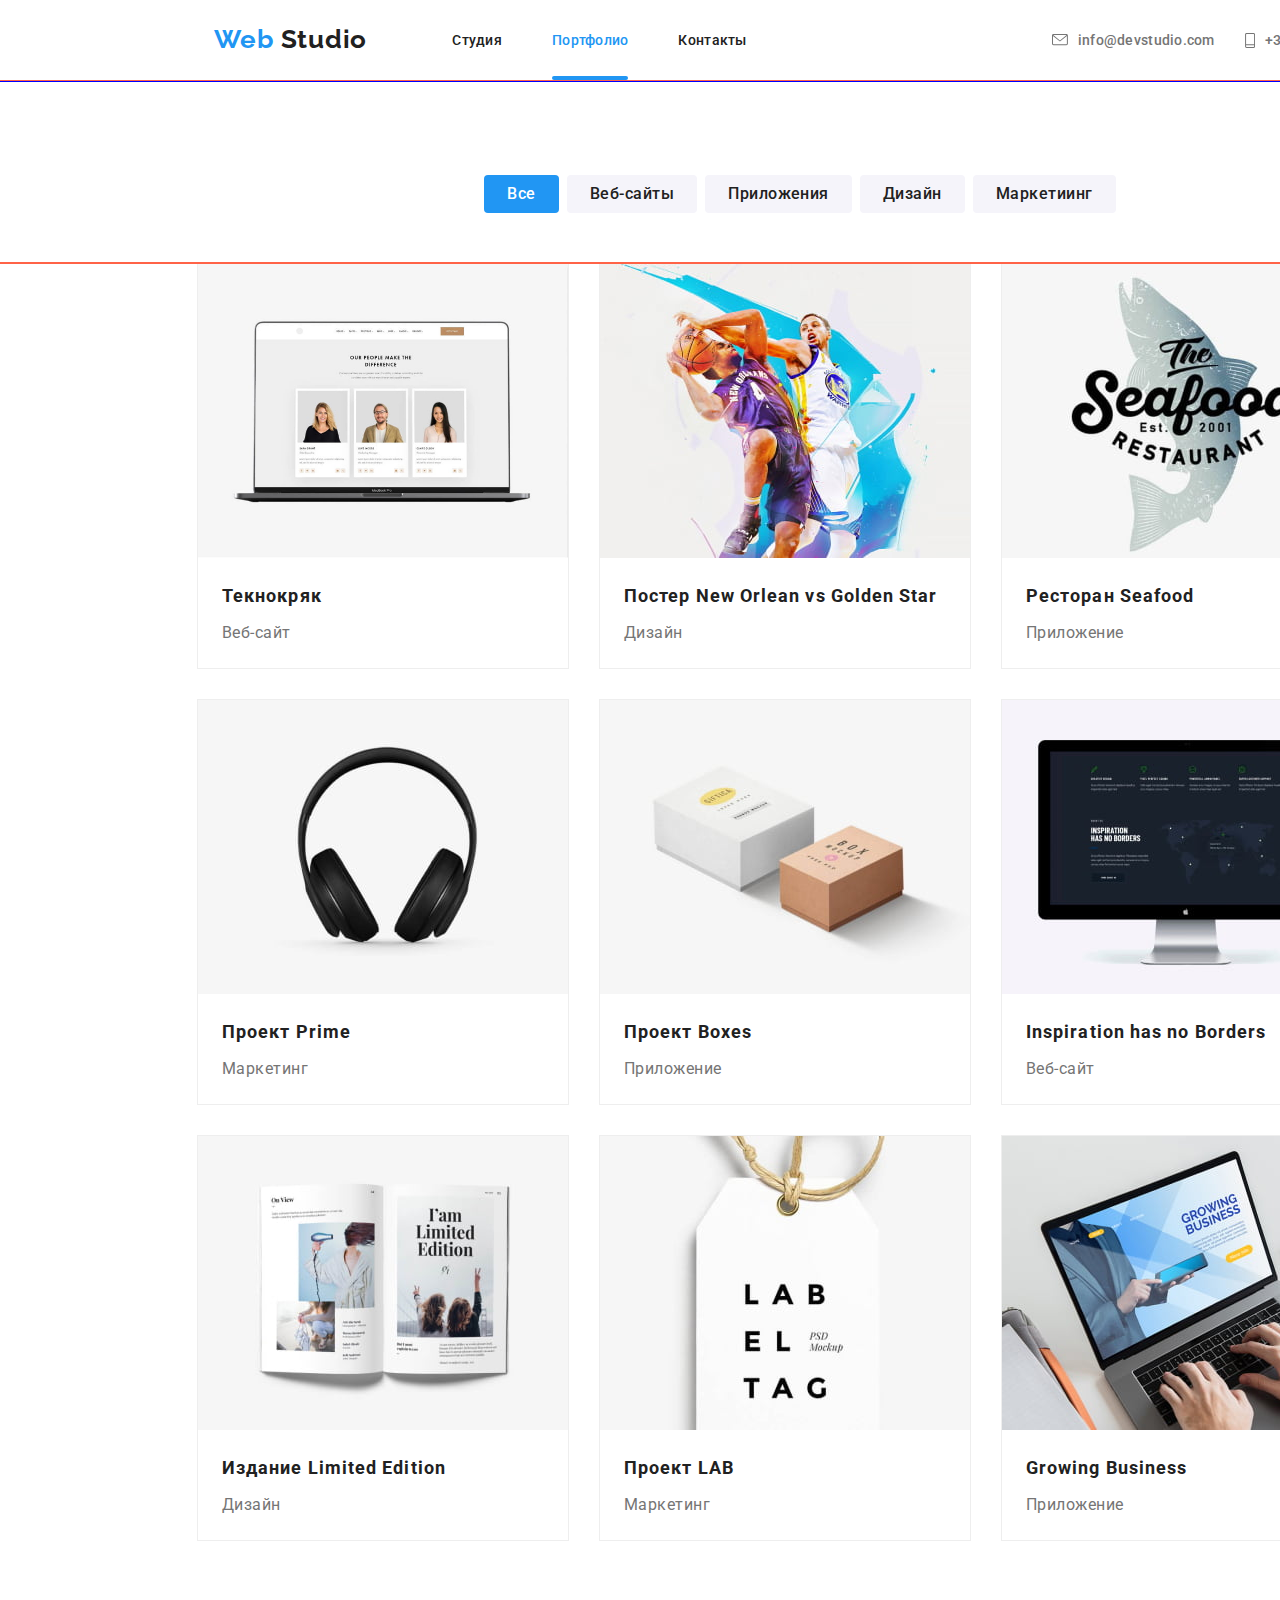
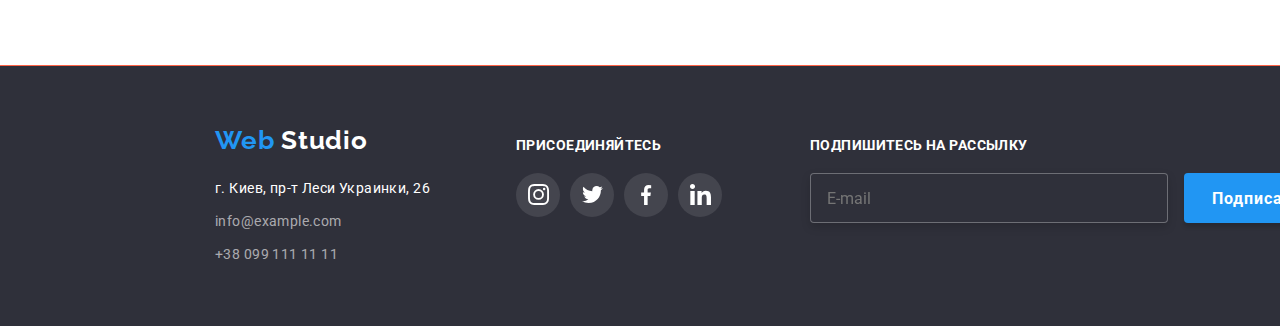
==== commit 6e8f7ee6: "added mobile drop-down menu" ====
--- a/portfolio.html
+++ b/portfolio.html
@@ -22,10 +22,10 @@
                     <!--main navigation-->
                     <ul class="site-nav list">
                         <li class="item">
-                                <a class="link current" href="./index.html">Студия</a>
-                        </li>
-                        <li class="item">
-                                <a class="link" href="./portfolio.html">Портфолио</a>
+                                <a class="link" href="./index.html">Студия</a>
+                        </li>
+                        <li class="item">
+                                <a class="link current" href="./portfolio.html">Портфолио</a>
                         </li>
                         <li class="item">
                                 <a class="link" href="#">Контакты</a>
@@ -54,7 +54,7 @@
                             <span class="logo-part1">Web </span><span class="logo-part2">Studio</span>
                         </span> 
                     </a>
-                    <button class="mob-menu">
+                    <button class="mob-menu-btn">
                         <svg width="40" height="40" viewBox="0 0 40 40" fill="none" xmlns="http://www.w3.org/2000/svg">
                             <path class="menu-active" fill-rule="evenodd" clip-rule="evenodd" d="M8 14.6667V12H32V14.6667H8ZM8 21.3333H32V18.6667H8V21.3333ZM8 28H32V25.3333H8V28Z" fill="black"/>
                         </svg>
--- a/css/main.min.css
+++ b/css/main.min.css
@@ -1,2 +1,2 @@
-/*! modern-normalize v1.0.0 | MIT License | https://github.com/sindresorhus/modern-normalize */*,::after,::before{-webkit-box-sizing:border-box;box-sizing:border-box}:root{-moz-tab-size:4;-o-tab-size:4;tab-size:4}html{line-height:1.15;-webkit-text-size-adjust:100%}body{margin:0}body{font-family:system-ui,-apple-system,'Segoe UI',Roboto,Helvetica,Arial,sans-serif,'Apple Color Emoji','Segoe UI Emoji'}hr{height:0;color:inherit}abbr[title]{-webkit-text-decoration:underline dotted;text-decoration:underline dotted}b,strong{font-weight:bolder}code,kbd,pre,samp{font-family:ui-monospace,SFMono-Regular,Consolas,'Liberation Mono',Menlo,monospace;font-size:1em}small{font-size:80%}sub,sup{font-size:75%;line-height:0;position:relative;vertical-align:baseline}sub{bottom:-.25em}sup{top:-.5em}table{text-indent:0;border-color:inherit}button,input,optgroup,select,textarea{font-family:inherit;font-size:100%;line-height:1.15;margin:0}button,select{text-transform:none}[type=button],[type=reset],[type=submit],button{-webkit-appearance:button}::-moz-focus-inner{border-style:none;padding:0}:-moz-focusring{outline:1px dotted ButtonText}:-moz-ui-invalid{box-shadow:none}legend{padding:0}progress{vertical-align:baseline}::-webkit-inner-spin-button,::-webkit-outer-spin-button{height:auto}[type=search]{-webkit-appearance:textfield;outline-offset:-2px}::-webkit-search-decoration{-webkit-appearance:none}::-webkit-file-upload-button{-webkit-appearance:button;font:inherit}summary{display:list-item}.page{background-color:#fff;font-family:'Roboto', sans-serif}h1,h2,h3,h4,h5,h6{margin-top:0;margin-bottom:0}.list{list-style:none;padding:0;margin:0}.link{text-decoration:none;-webkit-transition:color 250ms cubic-bezier(0.4, 0, 0.2, 1);transition:color 250ms cubic-bezier(0.4, 0, 0.2, 1)}.container{background-color:#fff}.container .header-container{outline:2px solid blue;margin-left:auto;margin-right:auto}@media screen and (max-width: 480px){.container .header-container{width:480px}}@media screen and (min-width: 481px){.container .header-container{width:768px}}@media screen and (min-width: 1170px){.container .header-container{width:1600px}}.container.underline{border-bottom:1px solid #ECECEC}.header-container .nav-container{outline:1px solid tomato;display:-webkit-box;display:-ms-flexbox;display:flex;-webkit-box-align:center;-ms-flex-align:center;align-items:center;-webkit-box-pack:center;-ms-flex-pack:center;justify-content:center;padding-left:15px;padding-right:15px}@media screen and (max-width: 480px){.header-container .nav-container{display:none}}.header-container .nav-container .site-nav{display:-webkit-box;display:-ms-flexbox;display:flex;margin-left:85px}.header-container .mobnav-container{outline:1px solid tomato;display:-webkit-box;display:-ms-flexbox;display:flex;-webkit-box-align:center;-ms-flex-align:center;align-items:center;-webkit-box-pack:justify;-ms-flex-pack:justify;justify-content:space-between;height:60px;padding-left:15px;padding-right:15px}@media screen and (max-width: 480px){.header-container .mobnav-container{width:480px}}@media screen and (min-width: 481px){.header-container .mobnav-container{display:none}}@media screen and (min-width: 1170px){.header-container .mobnav-container{display:none}}.header-container .mobnav-container .mob-menu{outline:1px solid tomato;display:inline-block;border:0;background-color:#fff}.mob-menu:hover .menu-active,.mob-menu:focus .menu-active,.mob-menu:active .menu-active{fill:#2196F3}.site-nav .item+.item{margin-left:50px}.site-nav .link{position:relative;display:block;padding-top:32px;padding-bottom:32px;height:80px;color:#212121;font-weight:500;font-size:14px;line-height:1.15;letter-spacing:0.02em}.site-nav .link.current{color:#2196F3}.site-nav .link.current::after{position:absolute;bottom:0;left:0;width:100%;height:4px;content:"";background-color:#2196F3;border-radius:2px}.site-contacts{display:-webkit-inline-box;display:-ms-inline-flexbox;display:inline-flex;-webkit-box-align:center;-ms-flex-align:center;align-items:center;margin-left:305px}.site-contacts .item{display:-webkit-inline-box;display:-ms-inline-flexbox;display:inline-flex;-webkit-box-pack:center;-ms-flex-pack:center;justify-content:center;-webkit-box-align:center;-ms-flex-align:center;align-items:center}.site-contacts .item+.item{padding-left:30px}.site-contacts .link{color:#757575;font-weight:500;font-size:14px;line-height:1.5;letter-spacing:0.02em}.site-contacts .link+.link{padding-left:10px}.site-contacts .button-icon{fill:#757575;margin-right:10px;-webkit-transition:color 250ms cubic-bezier(0.4, 0, 0.2, 1);transition:color 250ms cubic-bezier(0.4, 0, 0.2, 1)}.site-contacts .item:hover .button-icon{fill:#2196F3}.site-contacts .item:hover .link,.site-contacts .item:focus .link{color:#2196F3}.site-nav .link:hover,.site-nav .link:focus,.site-contacts .link:hover,.site-contacts .link:focus{color:#2196F3}.mobnav-container{display:-webkit-box;display:-ms-flexbox;display:flex;-webkit-box-align:center;-ms-flex-align:center;align-items:center;-webkit-box-pack:start;-ms-flex-pack:start;justify-content:flex-start}.site-logo{font-family:'Raleway', sans-serif;font-weight:bold}@media screen and (max-width: 480px){.site-logo{font-size:24px;line-height:1.667;letter-spacing:0.03em}}@media screen and (min-width: 768px){.site-logo{font-size:26px;line-height:1.2;letter-spacing:0.03em}}.site-logo.main .logo-part1{color:#2196F3}.site-logo.main .logo-part2{color:#212121}.site-logo.secondary .logo-part1{color:#2196F3}.site-logo.secondary .logo-part2{color:#fff}.logo.footer.link{display:block;margin-bottom:20px}.button{display:inline-block;width:200px;height:50px;padding:10px 30px;border:1px solid transparent;-webkit-box-shadow:0px 4px 4px rgba(0,0,0,0.15);box-shadow:0px 4px 4px rgba(0,0,0,0.15);color:#fff;background-color:#2196F3;font-weight:700;font-size:16px;line-height:1.875;letter-spacing:0.06em;border-radius:4px}.footer{background-color:#2F303A}.footer .footer-container{margin-left:auto;margin-right:auto}@media screen and (max-width: 480px){.footer .footer-container{width:480px}}@media screen and (min-width: 1170px){.footer .footer-container{width:1600px}}.footer-container .section-footer{padding-right:15px;padding-left:15px;margin-left:auto;margin-right:auto}@media screen and (max-width: 480px){.footer-container .section-footer{width:480px;padding-bottom:60px;text-align:center}}@media screen and (min-width: 1170px){.footer-container .section-footer{display:-webkit-box;display:-ms-flexbox;display:flex;width:1200px}}.section-address{display:inline-block;width:231px;padding-top:60px;padding-bottom:60px}.section-address .address-text{font-style:normal;font-size:14px;line-height:1.72;letter-spacing:0.03em;color:#fff}@media screen and (max-width: 480px){.section-address .address-text{margin-bottom:8px}}@media screen and (min-width: 1170px){.section-address .address-text{margin-bottom:9px}}.contacts .link{display:inline-block;font-style:normal;font-size:14px;line-height:1.72;letter-spacing:0.03em;color:rgba(255,255,255,0.6)}@media screen and (max-width: 480px){.contacts .mail{margin-bottom:8px}}@media screen and (min-width: 1170px){.contacts .mail{margin-bottom:9px}}.section-join{width:206px}@media screen and (max-width: 480px){.section-join{margin-left:auto;margin-right:auto;margin-bottom:60px}}@media screen and (min-width: 1170px){.section-join{display:inline-block;padding-top:72px;padding-bottom:100px;margin-left:70px}}.join-text{margin-top:0;margin-bottom:20px;color:#fff;font-weight:bold;font-size:14px;line-height:1.142;letter-spacing:0.03em;text-transform:uppercase}.social-list{display:-webkit-box;display:-ms-flexbox;display:flex;-webkit-box-pack:center;-ms-flex-pack:center;justify-content:center}.social-link-footer{display:-webkit-box;display:-ms-flexbox;display:flex;-webkit-box-pack:center;-ms-flex-pack:center;justify-content:center;-webkit-box-align:center;-ms-flex-align:center;align-items:center;width:44px;height:44px;border:1px transparent;border-radius:22px;font-weight:500}.social-icon{fill:#fff}.social-link-footer{background-color:rgba(255,255,255,0.1)}.social-link-footer:hover{background-color:#2196F3}@media screen and (max-width: 480px){.section-subscribe{width:450px}}@media screen and (min-width: 1170px){.section-subscribe{display:inline-block;padding-top:72px;padding-bottom:94px;margin-left:auto;width:575px;height:86px}}.input-mail{height:50px;padding:15px 16px;border:1px solid rgba(255,255,255,0.3);border-radius:4px;-webkit-filter:drop-shadow(0px 4px 4px rgba(0,0,0,0.15));filter:drop-shadow(0px 4px 4px rgba(0,0,0,0.15));color:#fff;background-color:#2F303A}@media screen and (max-width: 480px){.input-mail{margin-bottom:20px;width:450px}}@media screen and (min-width: 1170px){.input-mail{width:358px}}.button.subscribe{display:-webkit-inline-box;display:-ms-inline-flexbox;display:inline-flex;margin-left:12px;padding:10px 27px}.button.subscribe::after{display:inline-block;content:"";width:24px;height:24px;margin-left:10px;background:url(../images/icon-send.svg);background-position:center;background-size:cover;background-repeat:no-repeat}.hero{background:rgba(47,48,58,0.8)}.hero-container{outline:2px solid blue;margin-left:auto;margin-right:auto}@media screen and (max-width: 480px){.hero-container{width:480px;height:400px}}@media screen and (min-width: 1170px){.hero-container{width:1600px;height:600px;background-image:-webkit-gradient(linear, left top, right top, from(rgba(47,48,58,0.8)), to(rgba(47,48,58,0.8))),url(../images/hero-opt.jpg);background-image:linear-gradient(to right, rgba(47,48,58,0.8), rgba(47,48,58,0.8)),url(../images/hero-opt.jpg)}}.hero-container .hero-section{outline:1px solid tomato;padding-right:15px;padding-left:15px;text-align:center}@media screen and (max-width: 480px){.hero-container .hero-section{padding-top:118px;padding-bottom:118px}}@media screen and (min-width: 1170px){.hero-container .hero-section{padding-top:200px;padding-bottom:200px}}.hero-container .hero-title{margin-left:auto;margin-right:auto;margin-bottom:30px;color:#fff;font-weight:900;letter-spacing:0.06em;text-transform:uppercase}@media screen and (max-width: 480px){.hero-container .hero-title{width:360px;font-size:26px;line-height:1.615}}@media screen and (min-width: 1170px){.hero-container .hero-title{width:696px;font-size:44px;line-height:1.364}}.hero-container .button{display:inline-block;width:200px;height:50px;padding:10px 30px;border:1px solid transparent;-webkit-box-shadow:0px 4px 4px rgba(0,0,0,0.15);box-shadow:0px 4px 4px rgba(0,0,0,0.15);color:#fff;background-color:#2196F3;font-weight:700;font-size:16px;line-height:1.875;letter-spacing:0.06em;border-radius:4px}.advantages-container{outline:2px solid blue;margin-left:auto;margin-right:auto}@media screen and (max-width: 480px){.advantages-container{width:480px}}@media screen and (min-width: 1170px){.advantages-container{width:1600px}}.advantages-section{outline:2px solid tomato;padding-left:15px;padding-right:15px;margin-left:auto;margin-right:auto}@media screen and (max-width: 480px){.advantages-section{padding-top:60px;padding-bottom:60px}}@media screen and (min-width: 1170px){.advantages-section{padding-top:94px}}@media screen and (min-width: 1170px){.advantages-list{display:-webkit-box;display:-ms-flexbox;display:flex;-webkit-box-pack:center;-ms-flex-pack:center;justify-content:center}.advantages-list .advantages-item+.advantages-item{margin-left:30px}}@media screen and (max-width: 480px){.advantages-item{width:450px}}@media screen and (min-width: 1170px){.advantages-item{width:270px}}.advantages-item::before{display:block;height:120px;margin-bottom:30px;content:'';background-color:#F5F4FA;background-repeat:no-repeat;background-position:center}.advantages-item .advantages-subtitle{display:inline-block;margin-bottom:10px;text-align:center;font-weight:bold;font-size:14px;line-height:1.142;letter-spacing:0.03em;text-transform:uppercase;color:#212121}@media screen and (max-width: 480px){.advantages-item .advantages-subtitle{width:450px}}@media screen and (min-width: 1170px){.advantages-item .advantages-subtitle{width:270px}}.advantages-item .advantages-text{color:#757575;font-size:14px;line-height:1.714;letter-spacing:0.03em}@media screen and (max-width: 480px){.advantages-item .advantages-text{width:450px}}@media screen and (min-width: 1170px){.advantages-item .advantages-text{width:270px}}@media screen and (max-width: 480px){.advantages-item:not(:last-child){margin-bottom:30px}}.advantages-item.icon-antenna::before{background-image:url(../images/advan-antenna1.png)}.advantages-item.icon-clock::before{background-image:url(../images/advan-clock1.png)}.advantages-item.icon-diagram::before{background-image:url(../images/advan-diagram1.png)}.advantages-item.icon-astro::before{background-image:url(../images/advan-astronaut1.png)}.projects-container{max-width:1600px;margin-left:auto;margin-right:auto}@media screen and (max-width: 480px){.projects-container{display:none}}.projects-container .projects-section{padding-top:94px;padding-bottom:94px;padding-left:15px;padding-right:15px;margin-left:auto;margin-right:auto}.projects-section .section-title{margin-top:0;margin-bottom:50px;color:var(--text-color-main);font-weight:bold;font-size:36px;line-height:1.17;text-align:center;letter-spacing:0.03em}.projects-list{display:-webkit-box;display:-ms-flexbox;display:flex;-webkit-box-pack:center;-ms-flex-pack:center;justify-content:center}.projects-list .project-item{display:inline-block;width:370px;height:294px}.projects-list .project-item+.project-item{margin-left:30px}.project-item .project-thumb{position:relative}.project-thumb .project-image{display:block}.project-thumb .overlink{position:absolute;bottom:0}.overlink .project-link{display:inline-block;min-width:370px;height:70px;padding:27px 82px;color:#fff;background-color:rgba(47,48,58,0.8);font-weight:bold;font-size:14px;line-height:1.143;letter-spacing:0.03em;text-transform:uppercase;text-align:center}.team{outline:2px solid blue;background-color:#F5F4FA}.team .team-container{outline:1px solid tomato;margin-left:auto;margin-right:auto}@media screen and (max-width: 480px){.team .team-container{width:480px}}@media screen and (min-width: 1170px){.team .team-container{width:1600px}}.team-section{padding-left:15px;padding-right:15px}@media screen and (max-width: 480px){.team-section{padding-top:60px;padding-bottom:60px}}@media screen and (min-width: 1170px){.team-section{padding-top:94px;padding-bottom:94px}}.team-section .section-title{text-align:center;color:#212121;font-weight:bold;letter-spacing:0.03em}@media screen and (max-width: 480px){.team-section .section-title{margin-bottom:30px;font-size:28px;line-height:1.178}}@media screen and (min-width: 1170px){.team-section .section-title{margin-bottom:50px;font-size:36px;line-height:1.17}}@media screen and (min-width: 1170px){.team-section .team-list{display:-webkit-box;display:-ms-flexbox;display:flex;-webkit-box-pack:center;-ms-flex-pack:center;justify-content:center}}.team-list .team-item{padding-bottom:24px;text-align:center;background-color:#fff;border-radius:0px 0px 4px 4px;-webkit-box-shadow:0px 1px 3px rgba(0,0,0,0.12),0px 1px 1px rgba(0,0,0,0.14),0px 2px 1px rgba(0,0,0,0.2);box-shadow:0px 1px 3px rgba(0,0,0,0.12),0px 1px 1px rgba(0,0,0,0.14),0px 2px 1px rgba(0,0,0,0.2)}@media screen and (min-width: 1170px){.team-list .team-item+.team-item{margin-left:30px}}.team-item .team-member-photo{display:block;margin-bottom:30px;border-radius:0px}@media screen and (max-width: 480px){.team-item .team-member-photo{width:450px;height:460px}}.team-item .team-member-title{margin-bottom:10px;color:#212121;font-weight:500;font-size:16px;line-height:1.188;letter-spacing:0.03em}.team-item .team-department{margin-top:0;margin-bottom:16px;color:#757575;font-weight:normal;font-size:16px;line-height:1.188;letter-spacing:0.03em}.team-item .social-list{display:-webkit-box;display:-ms-flexbox;display:flex;-webkit-box-pack:center;-ms-flex-pack:center;justify-content:center}.social-list .social-link-person{display:-webkit-box;display:-ms-flexbox;display:flex;-webkit-box-pack:center;-ms-flex-pack:center;justify-content:center;-webkit-box-align:center;-ms-flex-align:center;align-items:center;width:44px;height:44px;border:1px transparent;border-radius:22px;font-weight:500;color:var(--link-color-inactive)}.social-list-item+.social-list-item{margin-left:10px}.social-link-person .social-icon-person{-webkit-box-sizing:content-box;box-sizing:content-box;padding:4px 4px;fill:#AFB1B8}.social-link-person:hover,.social-link-person:focus{background-color:#2196F3}.social-link-person:hover .social-icon-person,.social-link-person:focus .social-icon-person{fill:#fff}.clients-container{outline:1px solid tomato;margin-left:auto;margin-right:auto}@media screen and (max-width: 480px){.clients-container{width:480px}}@media screen and (min-width: 1170px){.clients-container{width:1600px}}.clients-container .clients{padding-left:15px;padding-right:15px;margin-left:auto;margin-right:auto}@media screen and (max-width: 480px){.clients-container .clients{padding-top:60px;padding-bottom:60px}}@media screen and (min-width: 1170px){.clients-container .clients{padding-top:94px;padding-bottom:94px}}.clients .section-title{color:#212121;font-weight:bold;text-align:center;letter-spacing:0.03em}@media screen and (max-width: 480px){.clients .section-title{margin-bottom:30px;font-size:28px;line-height:1.17}}@media screen and (min-width: 1170px){.clients .section-title{margin-bottom:50px;font-size:36px;line-height:1.178}}@media screen and (max-width: 480px){.clients .company-list{display:-webkit-box;display:-ms-flexbox;display:flex;-ms-flex-wrap:wrap;flex-wrap:wrap}}@media screen and (min-width: 1170px){.clients .company-list{display:-webkit-box;display:-ms-flexbox;display:flex;-webkit-box-pack:center;-ms-flex-pack:center;justify-content:center}}@media screen and (max-width: 480px){.company-list .company-item:nth-child(-n+4){margin-bottom:30px}.company-list .company-item:nth-child(2n){margin-left:30px}}@media screen and (min-width: 1170px){.company-list .company-item+.company-item{margin-left:30px}}.company-item{display:-webkit-box;display:-ms-flexbox;display:flex;-webkit-box-pack:center;-ms-flex-pack:center;justify-content:center;height:90px;border:1px solid #AFB1B8;border-radius:4px}@media screen and (max-width: 480px){.company-item{width:210px}}@media screen and (min-width: 1170px){.company-item{width:170px}}.company-item:hover,.company-item:focus{border-color:#2196F3}.company-item:hover .company-logo,.company-item:focus .company-logo{fill:#2196F3}.company-item .link-logo{display:-webkit-box;display:-ms-flexbox;display:flex;-webkit-box-align:center;-ms-flex-align:center;align-items:center}.link-logo .company-logo{-webkit-box-sizing:content-box;box-sizing:content-box;fill:#AFB1B8}.backdrop.is-hidden{opacity:0;pointer-events:none}.backdrop{position:fixed;top:0;left:0;width:100%;height:100%;background-color:rgba(0,0,0,0.2)}.backdrop .modal{position:absolute;top:50%;left:50%;-webkit-transform:translate(-50%, -50%);transform:translate(-50%, -50%);width:528px;height:581px;padding:40px;background-color:#fff;-webkit-box-shadow:0px 1px 3px rgba(0,0,0,0.12),0px 1px 1px rgba(0,0,0,0.14),0px 2px 1px rgba(0,0,0,0.2);box-shadow:0px 1px 3px rgba(0,0,0,0.12),0px 1px 1px rgba(0,0,0,0.14),0px 2px 1px rgba(0,0,0,0.2);border-radius:4px}.modal .btn-close{position:absolute;top:8px;right:8px;border:0;padding:0;background-color:#fff;-webkit-transition:fill 250ms cubic-bezier(0.4, 0, 0.2, 1);transition:fill 250ms cubic-bezier(0.4, 0, 0.2, 1)}.modal .form-title{width:448px;margin-bottom:12px;font-weight:bold;font-size:20px;line-height:1.15;text-align:center;letter-spacing:0.03em;color:#212121}.btn-close:hover .icon-close,.btn-close:focus .icon-close{fill:#2196F3}.input-field{position:relative;display:-webkit-box;display:-ms-flexbox;display:flex;-webkit-box-orient:vertical;-webkit-box-direction:normal;-ms-flex-direction:column;flex-direction:column;width:448px}.input-field .label{display:inline-block;margin-bottom:4px;color:#757575;font-weight:normal;font-size:12px;line-height:14px;letter-spacing:0.01em}.input-field .input{height:40px;padding-left:42px;scroll-padding-right:15px;margin-bottom:10px;border:1px solid rgba(33,33,33,0.2);-webkit-box-sizing:border-box;box-sizing:border-box;border-radius:4px;-webkit-transition-property:border;transition-property:border;-webkit-transition-duration:250ms;transition-duration:250ms;-webkit-transition-timing-function:cubic-bezier(0.4, 0, 0.2, 1);transition-timing-function:cubic-bezier(0.4, 0, 0.2, 1)}.input-field .input-icon{position:absolute;top:57%;left:15px;display:inline-block;-webkit-transform:translateY(-50%);transform:translateY(-50%);-webkit-transition:fill 250ms cubic-bezier(0.4, 0, 0.2, 1);transition:fill 250ms cubic-bezier(0.4, 0, 0.2, 1)}.input-field:hover .input,.input-field:focus .input{border:1px solid #2196F3}.input-field:hover .field-icon,.input-field:focus .field-icon{fill:#2196F3}.input-field .textarea{resize:none;width:448px;height:120px;padding:12px 16px;margin-bottom:25px}.textarea::-webkit-input-placeholder{font-weight:normal;font-size:12px;line-height:14px;letter-spacing:0.01em;color:rgba(117,117,117,0.5)}.textarea:-ms-input-placeholder{font-weight:normal;font-size:12px;line-height:14px;letter-spacing:0.01em;color:rgba(117,117,117,0.5)}.textarea::-ms-input-placeholder{font-weight:normal;font-size:12px;line-height:14px;letter-spacing:0.01em;color:rgba(117,117,117,0.5)}.textarea::placeholder{font-weight:normal;font-size:12px;line-height:14px;letter-spacing:0.01em;color:rgba(117,117,117,0.5)}.input-checkbox{display:-webkit-inline-box;display:-ms-inline-flexbox;display:inline-flex;-webkit-box-pack:center;-ms-flex-pack:center;justify-content:center;-webkit-box-align:center;-ms-flex-align:center;align-items:center;height:24px;margin-bottom:30px}.input-checkbox .label{position:relative;display:block;padding-left:24.4px;font-weight:normal;font-size:14px;line-height:2;letter-spacing:0.03em}.label .checkbox{-webkit-appearance:none;-moz-appearance:none;appearance:none}.label .check-icon{position:absolute;left:0;top:50%;-webkit-transform:translateY(-50%);transform:translateY(-50%);display:-webkit-box;display:-ms-flexbox;display:flex;-webkit-box-pack:center;-ms-flex-pack:center;justify-content:center;-webkit-box-align:center;-ms-flex-align:center;align-items:center;content:'';width:16px;height:15px;border:1.5px solid #212121;border-radius:2px}.label .agreement-link{color:#2196F3}.checkbox:checked+.check-icon{background-color:#2196F3;border-color:#2196F3}.check-icon .cheked-icon{display:block}.button.form{margin-left:auto;margin-right:auto}.portfolio-nav{outline:1px solid tomato;margin-right:auto;margin-left:auto;padding-right:15px;padding-left:15px}@media screen and (max-width: 480px){.portfolio-nav{width:480px}}@media screen and (min-width: 1170px){.portfolio-nav{width:1600px}}.portfolio-sort{margin-right:auto;margin-left:auto}@media screen and (max-width: 480px){.portfolio-sort{padding-top:60px}}@media screen and (min-width: 1170px){.portfolio-sort{padding-top:94px}}.portfolio-nav-list{text-align:center}@media screen and (max-width: 480px){.portfolio-nav-list{display:-webkit-inline-box;display:-ms-inline-flexbox;display:inline-flex;-ms-flex-wrap:wrap;flex-wrap:wrap;padding-bottom:40px}}@media screen and (min-width: 1170px){.portfolio-nav-list{display:-webkit-box;display:-ms-flexbox;display:flex;-webkit-box-pack:center;-ms-flex-pack:center;justify-content:center;padding-bottom:50px}}.portfolio-nav-list .portfolio-nav-item+.portfolio-nav-item{margin-left:8px}@media screen and (max-width: 480px){.portfolio-nav-list .portfolio-nav-item:nth-child(-n+3){margin-bottom:15px}.portfolio-nav-list .portfolio-nav-item:nth-child(4){margin-left:0}}.nav-button{display:inline-block;padding:5px 22px;border:1px solid transparent;border-radius:4px;color:#212121;background-color:#F5F4FA;font-weight:500;font-size:16px;line-height:1.625;text-align:center;letter-spacing:0.03em}.nav-button:hover,.nav-button:focus{background-color:#2196F3;color:#fff;-webkit-box-shadow:0px 3px 1px rgba(0,0,0,0.1),0px 1px 2px rgba(0,0,0,0.08),0px 2px 2px rgba(0,0,0,0.12);box-shadow:0px 3px 1px rgba(0,0,0,0.1),0px 1px 2px rgba(0,0,0,0.08),0px 2px 2px rgba(0,0,0,0.12)}.nav-button.current{color:#fff;background-color:#2196F3}.portfolio{outline:1px solid tomato;padding-right:15px;padding-left:15px;margin-right:auto;margin-left:auto}@media screen and (max-width: 480px){.portfolio{width:480px}}@media screen and (min-width: 1170px){.portfolio{display:-webkit-box;display:-ms-flexbox;display:flex;width:1600px}}@media screen and (max-width: 480px){.portfolio .portfolio-container{padding-bottom:60px}}@media screen and (min-width: 1170px){.portfolio .portfolio-container{padding-bottom:94px}}@media screen and (min-width: 1170px){.portfolio-list{display:-webkit-box;display:-ms-flexbox;display:flex;-ms-flex-wrap:wrap;flex-wrap:wrap;-webkit-box-pack:center;-ms-flex-pack:center;justify-content:center}}.portfolio-item{border:1px solid #eee}@media screen and (max-width: 480px){.portfolio-item:nth-child(-n+8){margin-left:0;margin-bottom:30px}}@media screen and (min-width: 1170px){.portfolio-item{display:-webkit-box;display:-ms-flexbox;display:flex;margin-bottom:30px;margin-right:30px}.portfolio-item .portfolio-item:nth-child(3n){margin-right:0}.portfolio-item .portfolio-item:nth-last-child(-n+3){margin-bottom:0}}.portfolio-link .portfolio-title{min-width:322px;padding-right:24px;padding-left:24px;margin-top:20px;margin-bottom:4px;color:#212121;font-weight:bold;font-size:18px;line-height:2;letter-spacing:0.06em}.portfolio-link .portfolio-type{min-width:322px;padding-right:24px;padding-left:24px;margin-top:0;margin-bottom:20px;color:#757575;font-size:16px;line-height:1.875;letter-spacing:0.03em}.portfolio-link .portfolio-text{margin:0;color:#fff;font-size:18px;line-height:28px;letter-spacing:0.03em}.portfolio-link:hover,.portfolio-link:focus{-webkit-box-shadow:0px 1px 1px rgba(0,0,0,0.12),0px 4px 4px rgba(0,0,0,0.06),1px 4px 6px rgba(0,0,0,0.16);box-shadow:0px 1px 1px rgba(0,0,0,0.12),0px 4px 4px rgba(0,0,0,0.06),1px 4px 6px rgba(0,0,0,0.16)}.portfolio-link:hover .overlay{-webkit-transform:translateY(0);transform:translateY(0)}.image-thumb{position:relative;overflow:hidden}.image-thumb .portfolio-image{display:block}.image-thumb .overlay{position:absolute;top:0;left:0;width:100%;height:100%;padding:63px 24px;background-color:rgba(33,150,243,0.9);-webkit-transform:translateY(100%);transform:translateY(100%);-webkit-transition-duration:250ms;transition-duration:250ms;-webkit-transition-timing-function:cubic-bezier(0.4, 0, 0.2, 1);transition-timing-function:cubic-bezier(0.4, 0, 0.2, 1)}@media screen and (max-width: 480px){.image-thumb .portfolio-image{width:450px;height:294px}}
+/*! modern-normalize v1.0.0 | MIT License | https://github.com/sindresorhus/modern-normalize */*,::after,::before{-webkit-box-sizing:border-box;box-sizing:border-box}:root{-moz-tab-size:4;-o-tab-size:4;tab-size:4}html{line-height:1.15;-webkit-text-size-adjust:100%}body{margin:0}body{font-family:system-ui,-apple-system,'Segoe UI',Roboto,Helvetica,Arial,sans-serif,'Apple Color Emoji','Segoe UI Emoji'}hr{height:0;color:inherit}abbr[title]{-webkit-text-decoration:underline dotted;text-decoration:underline dotted}b,strong{font-weight:bolder}code,kbd,pre,samp{font-family:ui-monospace,SFMono-Regular,Consolas,'Liberation Mono',Menlo,monospace;font-size:1em}small{font-size:80%}sub,sup{font-size:75%;line-height:0;position:relative;vertical-align:baseline}sub{bottom:-.25em}sup{top:-.5em}table{text-indent:0;border-color:inherit}button,input,optgroup,select,textarea{font-family:inherit;font-size:100%;line-height:1.15;margin:0}button,select{text-transform:none}[type=button],[type=reset],[type=submit],button{-webkit-appearance:button}::-moz-focus-inner{border-style:none;padding:0}:-moz-focusring{outline:1px dotted ButtonText}:-moz-ui-invalid{box-shadow:none}legend{padding:0}progress{vertical-align:baseline}::-webkit-inner-spin-button,::-webkit-outer-spin-button{height:auto}[type=search]{-webkit-appearance:textfield;outline-offset:-2px}::-webkit-search-decoration{-webkit-appearance:none}::-webkit-file-upload-button{-webkit-appearance:button;font:inherit}summary{display:list-item}.page{background-color:#fff;font-family:'Roboto', sans-serif}h1,h2,h3,h4,h5,h6{margin-top:0;margin-bottom:0}.list{list-style:none;padding:0;margin:0}.link{text-decoration:none;-webkit-transition:color 250ms cubic-bezier(0.4, 0, 0.2, 1);transition:color 250ms cubic-bezier(0.4, 0, 0.2, 1)}.container{background-color:#fff}.container .header-container{outline:2px solid blue;margin-left:auto;margin-right:auto}@media screen and (max-width: 480px){.container .header-container{width:480px}}@media screen and (min-width: 481px){.container .header-container{width:768px}}@media screen and (min-width: 1170px){.container .header-container{width:1600px}}.container.underline{border-bottom:1px solid #ECECEC}.header-container .nav-container{outline:1px solid tomato;display:-webkit-box;display:-ms-flexbox;display:flex;-webkit-box-align:center;-ms-flex-align:center;align-items:center;-webkit-box-pack:center;-ms-flex-pack:center;justify-content:center;padding-left:15px;padding-right:15px}@media screen and (max-width: 480px){.header-container .nav-container{display:none}}.header-container .nav-container .site-nav{display:-webkit-box;display:-ms-flexbox;display:flex;margin-left:85px}.header-container .mobnav-container{position:fixed;outline:1px solid tomato;display:-webkit-box;display:-ms-flexbox;display:flex;-webkit-box-align:center;-ms-flex-align:center;align-items:center;-webkit-box-pack:justify;-ms-flex-pack:justify;justify-content:space-between;height:60px;padding-left:15px;padding-right:15px;background-color:#fff}@media screen and (max-width: 480px){.header-container .mobnav-container{width:480px}}@media screen and (min-width: 481px){.header-container .mobnav-container{display:none}}@media screen and (min-width: 1170px){.header-container .mobnav-container{display:none}}.header-container .mobnav-container .mob-menu-btn{display:inline-block;border:0;background-color:#fff}.mob-menu-btn:hover .menu-active,.mob-menu-btn:focus .menu-active,.mob-menu-btn:active .menu-active{fill:#2196F3}.drop-menu-close{position:absolute;top:0px;right:21px}.drop-menu{position:absolute;top:100%;left:0;width:480px;height:453px;-webkit-box-shadow:0px 4px 8px rgba(0,0,0,0.04),0px 2px 4px rgba(0,0,0,0.08),0px 1px 3px rgba(0,0,0,0.16);box-shadow:0px 4px 8px rgba(0,0,0,0.04),0px 2px 4px rgba(0,0,0,0.08),0px 1px 3px rgba(0,0,0,0.16);background-color:#fff;-webkit-transition-duration:500ms;transition-duration:500ms}@media screen and (max-width: 480px){.site-nav{padding-top:60px;margin-bottom:60px;text-align:center}.site-nav .item:not(:last-child){margin-bottom:40px}}@media screen and (min-width: 1170px){.site-nav .item+.item{margin-left:50px}}.site-nav .link{position:relative;display:block;font-weight:500;letter-spacing:0.02em;color:#212121}@media screen and (max-width: 480px){.site-nav .link{display:block;margin-left:auto;margin-right:auto;padding-bottom:10px;font-size:18px;line-height:1.66}}@media screen and (min-width: 1170px){.site-nav .link{display:block;padding-top:32px;padding-bottom:32px;height:80px;font-size:14px;line-height:1.15}}.site-nav .studio-link{width:66px}.site-nav .portfolio-link{width:99px}.site-nav .contacts-link{width:87px}.site-nav .link.current{color:#2196F3}.site-nav .link.current::after{position:absolute;bottom:0;left:0;width:100%;height:4px;content:'';background-color:#2196F3;border-radius:2px}@media screen and (max-width: 480px){.site-contacts{text-align:center}.site-contacts .item:not(:last-child){margin-bottom:16px}}@media screen and (min-width: 1170px){.site-contacts{display:-webkit-inline-box;display:-ms-inline-flexbox;display:inline-flex;-webkit-box-align:center;-ms-flex-align:center;align-items:center;margin-left:305px}.site-contacts .item{display:-webkit-inline-box;display:-ms-inline-flexbox;display:inline-flex;-webkit-box-pack:center;-ms-flex-pack:center;justify-content:center;-webkit-box-align:center;-ms-flex-align:center;align-items:center}.site-contacts .item+.item{padding-left:30px}}.site-contacts .link{font-weight:500;letter-spacing:0.02em;color:#757575}@media screen and (max-width: 480px){.site-contacts .link{font-size:18px;line-height:1.166}}@media screen and (min-width: 1170px){.site-contacts .link{font-size:14px;line-height:1.5}}.site-contacts .item:hover .button-icon{fill:#2196F3}.site-contacts .item:hover .link,.site-contacts .item:focus .link{color:#2196F3}.button-icon{fill:#757575;margin-right:10px;-webkit-transition:color 250ms cubic-bezier(0.4, 0, 0.2, 1);transition:color 250ms cubic-bezier(0.4, 0, 0.2, 1)}.site-nav .link:hover,.site-nav .link:focus,.site-contacts .link:hover,.site-contacts .link:focus{color:#2196F3}.mobnav-container{display:-webkit-box;display:-ms-flexbox;display:flex;-webkit-box-align:center;-ms-flex-align:center;align-items:center;-webkit-box-pack:start;-ms-flex-pack:start;justify-content:flex-start}.site-logo{font-family:'Raleway', sans-serif;font-weight:bold}@media screen and (max-width: 480px){.site-logo{font-size:24px;line-height:1.667;letter-spacing:0.03em}}@media screen and (min-width: 768px){.site-logo{font-size:26px;line-height:1.2;letter-spacing:0.03em}}.site-logo.main .logo-part1{color:#2196F3}.site-logo.main .logo-part2{color:#212121}.site-logo.secondary .logo-part1{color:#2196F3}.site-logo.secondary .logo-part2{color:#fff}.logo.footer.link{display:block;margin-bottom:20px}.button{display:inline-block;width:200px;height:50px;padding:10px 30px;border:1px solid transparent;-webkit-box-shadow:0px 4px 4px rgba(0,0,0,0.15);box-shadow:0px 4px 4px rgba(0,0,0,0.15);color:#fff;background-color:#2196F3;font-weight:700;font-size:16px;line-height:1.875;letter-spacing:0.06em;border-radius:4px}.footer{background-color:#2F303A}.footer .footer-container{margin-left:auto;margin-right:auto}@media screen and (max-width: 480px){.footer .footer-container{width:480px}}@media screen and (min-width: 1170px){.footer .footer-container{width:1600px}}.footer-container .section-footer{padding-right:15px;padding-left:15px;margin-left:auto;margin-right:auto}@media screen and (max-width: 480px){.footer-container .section-footer{width:480px;padding-bottom:60px;text-align:center}}@media screen and (min-width: 1170px){.footer-container .section-footer{display:-webkit-box;display:-ms-flexbox;display:flex;width:1200px}}.section-address{display:inline-block;width:231px;padding-top:60px;padding-bottom:60px}.section-address .address-text{font-style:normal;font-size:14px;line-height:1.72;letter-spacing:0.03em;color:#fff}@media screen and (max-width: 480px){.section-address .address-text{margin-bottom:8px}}@media screen and (min-width: 1170px){.section-address .address-text{margin-bottom:9px}}.contacts .link{display:inline-block;font-style:normal;font-size:14px;line-height:1.72;letter-spacing:0.03em;color:rgba(255,255,255,0.6)}@media screen and (max-width: 480px){.contacts .mail{margin-bottom:8px}}@media screen and (min-width: 1170px){.contacts .mail{margin-bottom:9px}}.section-join{width:206px}@media screen and (max-width: 480px){.section-join{margin-left:auto;margin-right:auto;margin-bottom:60px}}@media screen and (min-width: 1170px){.section-join{display:inline-block;padding-top:72px;padding-bottom:100px;margin-left:70px}}.join-text{margin-top:0;margin-bottom:20px;color:#fff;font-weight:bold;font-size:14px;line-height:1.142;letter-spacing:0.03em;text-transform:uppercase}.social-list{display:-webkit-box;display:-ms-flexbox;display:flex;-webkit-box-pack:center;-ms-flex-pack:center;justify-content:center}.social-link-footer{display:-webkit-box;display:-ms-flexbox;display:flex;-webkit-box-pack:center;-ms-flex-pack:center;justify-content:center;-webkit-box-align:center;-ms-flex-align:center;align-items:center;width:44px;height:44px;border:1px transparent;border-radius:22px;font-weight:500}.social-icon{fill:#fff}.social-link-footer{background-color:rgba(255,255,255,0.1)}.social-link-footer:hover{background-color:#2196F3}@media screen and (max-width: 480px){.section-subscribe{width:450px}}@media screen and (min-width: 1170px){.section-subscribe{display:inline-block;padding-top:72px;padding-bottom:94px;margin-left:auto;width:575px;height:86px}}.input-mail{height:50px;padding:15px 16px;border:1px solid rgba(255,255,255,0.3);border-radius:4px;-webkit-filter:drop-shadow(0px 4px 4px rgba(0,0,0,0.15));filter:drop-shadow(0px 4px 4px rgba(0,0,0,0.15));color:#fff;background-color:#2F303A}@media screen and (max-width: 480px){.input-mail{margin-bottom:20px;width:450px}}@media screen and (min-width: 1170px){.input-mail{width:358px}}.button.subscribe{display:-webkit-inline-box;display:-ms-inline-flexbox;display:inline-flex;margin-left:12px;padding:10px 27px}.button.subscribe::after{display:inline-block;content:"";width:24px;height:24px;margin-left:10px;background:url(../images/icon-send.svg);background-position:center;background-size:cover;background-repeat:no-repeat}.hero{background:rgba(47,48,58,0.8)}.hero-container{outline:2px solid blue;margin-left:auto;margin-right:auto}@media screen and (max-width: 480px){.hero-container{width:480px;height:400px}}@media screen and (min-width: 1170px){.hero-container{width:1600px;height:600px;background-image:-webkit-gradient(linear, left top, right top, from(rgba(47,48,58,0.8)), to(rgba(47,48,58,0.8))),url(../images/hero-opt.jpg);background-image:linear-gradient(to right, rgba(47,48,58,0.8), rgba(47,48,58,0.8)),url(../images/hero-opt.jpg)}}.hero-container .hero-section{outline:1px solid tomato;padding-right:15px;padding-left:15px;text-align:center}@media screen and (max-width: 480px){.hero-container .hero-section{padding-top:118px;padding-bottom:118px}}@media screen and (min-width: 1170px){.hero-container .hero-section{padding-top:200px;padding-bottom:200px}}.hero-container .hero-title{margin-left:auto;margin-right:auto;margin-bottom:30px;color:#fff;font-weight:900;letter-spacing:0.06em;text-transform:uppercase}@media screen and (max-width: 480px){.hero-container .hero-title{width:360px;font-size:26px;line-height:1.615}}@media screen and (min-width: 1170px){.hero-container .hero-title{width:696px;font-size:44px;line-height:1.364}}.hero-container .button{display:inline-block;width:200px;height:50px;padding:10px 30px;border:1px solid transparent;-webkit-box-shadow:0px 4px 4px rgba(0,0,0,0.15);box-shadow:0px 4px 4px rgba(0,0,0,0.15);color:#fff;background-color:#2196F3;font-weight:700;font-size:16px;line-height:1.875;letter-spacing:0.06em;border-radius:4px}.advantages-container{outline:2px solid blue;margin-left:auto;margin-right:auto}@media screen and (max-width: 480px){.advantages-container{width:480px}}@media screen and (min-width: 1170px){.advantages-container{width:1600px}}.advantages-section{outline:2px solid tomato;padding-left:15px;padding-right:15px;margin-left:auto;margin-right:auto}@media screen and (max-width: 480px){.advantages-section{padding-top:60px;padding-bottom:60px}}@media screen and (min-width: 1170px){.advantages-section{padding-top:94px}}@media screen and (min-width: 1170px){.advantages-list{display:-webkit-box;display:-ms-flexbox;display:flex;-webkit-box-pack:center;-ms-flex-pack:center;justify-content:center}.advantages-list .advantages-item+.advantages-item{margin-left:30px}}@media screen and (max-width: 480px){.advantages-item{width:450px}}@media screen and (min-width: 1170px){.advantages-item{width:270px}}.advantages-item::before{display:block;height:120px;margin-bottom:30px;content:'';background-color:#F5F4FA;background-repeat:no-repeat;background-position:center}.advantages-item .advantages-subtitle{display:inline-block;margin-bottom:10px;text-align:center;font-weight:bold;font-size:14px;line-height:1.142;letter-spacing:0.03em;text-transform:uppercase;color:#212121}@media screen and (max-width: 480px){.advantages-item .advantages-subtitle{width:450px}}@media screen and (min-width: 1170px){.advantages-item .advantages-subtitle{width:270px}}.advantages-item .advantages-text{padding:0;font-size:14px;line-height:1.714;letter-spacing:0.03em;color:#757575}@media screen and (max-width: 480px){.advantages-item .advantages-text{width:450px}}@media screen and (min-width: 1170px){.advantages-item .advantages-text{width:270px}}@media screen and (max-width: 480px){.advantages-item:not(:last-child){margin-bottom:30px}}.advantages-item.icon-antenna::before{background-image:url(../images/advan-antenna1.png)}.advantages-item.icon-clock::before{background-image:url(../images/advan-clock1.png)}.advantages-item.icon-diagram::before{background-image:url(../images/advan-diagram1.png)}.advantages-item.icon-astro::before{background-image:url(../images/advan-astronaut1.png)}.projects-container{max-width:1600px;margin-left:auto;margin-right:auto}@media screen and (max-width: 480px){.projects-container{display:none}}.projects-container .projects-section{padding-top:94px;padding-bottom:94px;padding-left:15px;padding-right:15px;margin-left:auto;margin-right:auto}.projects-section .section-title{margin-top:0;margin-bottom:50px;color:var(--text-color-main);font-weight:bold;font-size:36px;line-height:1.17;text-align:center;letter-spacing:0.03em}.projects-list{display:-webkit-box;display:-ms-flexbox;display:flex;-webkit-box-pack:center;-ms-flex-pack:center;justify-content:center}.projects-list .project-item{display:inline-block;width:370px;height:294px}.projects-list .project-item+.project-item{margin-left:30px}.project-item .project-thumb{position:relative}.project-thumb .project-image{display:block}.project-thumb .overlink{position:absolute;bottom:0}.overlink .project-link{display:inline-block;min-width:370px;height:70px;padding:27px 82px;color:#fff;background-color:rgba(47,48,58,0.8);font-weight:bold;font-size:14px;line-height:1.143;letter-spacing:0.03em;text-transform:uppercase;text-align:center}.team{outline:2px solid blue;background-color:#F5F4FA}.team .team-container{outline:1px solid tomato;margin-left:auto;margin-right:auto}@media screen and (max-width: 480px){.team .team-container{width:480px}}@media screen and (min-width: 1170px){.team .team-container{width:1600px}}.team-section{padding-left:15px;padding-right:15px}@media screen and (max-width: 480px){.team-section{padding-top:60px;padding-bottom:60px}}@media screen and (min-width: 1170px){.team-section{padding-top:94px;padding-bottom:94px}}.team-section .section-title{text-align:center;color:#212121;font-weight:bold;letter-spacing:0.03em}@media screen and (max-width: 480px){.team-section .section-title{margin-bottom:30px;font-size:28px;line-height:1.178}}@media screen and (min-width: 1170px){.team-section .section-title{margin-bottom:50px;font-size:36px;line-height:1.17}}@media screen and (min-width: 1170px){.team-section .team-list{display:-webkit-box;display:-ms-flexbox;display:flex;-webkit-box-pack:center;-ms-flex-pack:center;justify-content:center}}.team-list .team-item{padding-bottom:24px;text-align:center;background-color:#fff;border-radius:0px 0px 4px 4px;-webkit-box-shadow:0px 1px 3px rgba(0,0,0,0.12),0px 1px 1px rgba(0,0,0,0.14),0px 2px 1px rgba(0,0,0,0.2);box-shadow:0px 1px 3px rgba(0,0,0,0.12),0px 1px 1px rgba(0,0,0,0.14),0px 2px 1px rgba(0,0,0,0.2)}@media screen and (min-width: 1170px){.team-list .team-item+.team-item{margin-left:30px}}.team-item .team-member-photo{display:block;margin-bottom:30px;border-radius:0px}@media screen and (max-width: 480px){.team-item .team-member-photo{width:450px;height:460px}}.team-item .team-member-title{margin-bottom:10px;color:#212121;font-weight:500;font-size:16px;line-height:1.188;letter-spacing:0.03em}.team-item .team-department{margin-top:0;margin-bottom:16px;color:#757575;font-weight:normal;font-size:16px;line-height:1.188;letter-spacing:0.03em}.team-item .social-list{display:-webkit-box;display:-ms-flexbox;display:flex;-webkit-box-pack:center;-ms-flex-pack:center;justify-content:center}.social-list .social-link-person{display:-webkit-box;display:-ms-flexbox;display:flex;-webkit-box-pack:center;-ms-flex-pack:center;justify-content:center;-webkit-box-align:center;-ms-flex-align:center;align-items:center;width:44px;height:44px;border:1px transparent;border-radius:22px;font-weight:500;color:var(--link-color-inactive)}.social-list-item+.social-list-item{margin-left:10px}.social-link-person .social-icon-person{-webkit-box-sizing:content-box;box-sizing:content-box;padding:4px 4px;fill:#AFB1B8}.social-link-person:hover,.social-link-person:focus{background-color:#2196F3}.social-link-person:hover .social-icon-person,.social-link-person:focus .social-icon-person{fill:#fff}.clients-container{outline:1px solid tomato;margin-left:auto;margin-right:auto}@media screen and (max-width: 480px){.clients-container{width:480px}}@media screen and (min-width: 1170px){.clients-container{width:1600px}}.clients-container .clients{padding-left:15px;padding-right:15px;margin-left:auto;margin-right:auto}@media screen and (max-width: 480px){.clients-container .clients{padding-top:60px;padding-bottom:60px}}@media screen and (min-width: 1170px){.clients-container .clients{padding-top:94px;padding-bottom:94px}}.clients .section-title{color:#212121;font-weight:bold;text-align:center;letter-spacing:0.03em}@media screen and (max-width: 480px){.clients .section-title{margin-bottom:30px;font-size:28px;line-height:1.17}}@media screen and (min-width: 1170px){.clients .section-title{margin-bottom:50px;font-size:36px;line-height:1.178}}@media screen and (max-width: 480px){.clients .company-list{display:-webkit-box;display:-ms-flexbox;display:flex;-ms-flex-wrap:wrap;flex-wrap:wrap}}@media screen and (min-width: 1170px){.clients .company-list{display:-webkit-box;display:-ms-flexbox;display:flex;-webkit-box-pack:center;-ms-flex-pack:center;justify-content:center}}@media screen and (max-width: 480px){.company-list .company-item:nth-child(-n+4){margin-bottom:30px}.company-list .company-item:nth-child(2n){margin-left:30px}}@media screen and (min-width: 1170px){.company-list .company-item+.company-item{margin-left:30px}}.company-item{display:-webkit-box;display:-ms-flexbox;display:flex;-webkit-box-pack:center;-ms-flex-pack:center;justify-content:center;height:90px;border:1px solid #AFB1B8;border-radius:4px}@media screen and (max-width: 480px){.company-item{width:210px}}@media screen and (min-width: 1170px){.company-item{width:170px}}.company-item:hover,.company-item:focus{border-color:#2196F3}.company-item:hover .company-logo,.company-item:focus .company-logo{fill:#2196F3}.company-item .link-logo{display:-webkit-box;display:-ms-flexbox;display:flex;-webkit-box-align:center;-ms-flex-align:center;align-items:center}.link-logo .company-logo{-webkit-box-sizing:content-box;box-sizing:content-box;fill:#AFB1B8}.backdrop.is-hidden{opacity:0;pointer-events:none}.backdrop{position:fixed;top:0;left:0;width:100%;height:100%;background-color:rgba(0,0,0,0.2)}.backdrop .modal{position:absolute;top:50%;left:50%;-webkit-transform:translate(-50%, -50%);transform:translate(-50%, -50%);width:528px;height:581px;padding:40px;background-color:#fff;-webkit-box-shadow:0px 1px 3px rgba(0,0,0,0.12),0px 1px 1px rgba(0,0,0,0.14),0px 2px 1px rgba(0,0,0,0.2);box-shadow:0px 1px 3px rgba(0,0,0,0.12),0px 1px 1px rgba(0,0,0,0.14),0px 2px 1px rgba(0,0,0,0.2);border-radius:4px}.modal .btn-close{position:absolute;top:8px;right:8px;border:0;padding:0;background-color:#fff;-webkit-transition:fill 250ms cubic-bezier(0.4, 0, 0.2, 1);transition:fill 250ms cubic-bezier(0.4, 0, 0.2, 1)}.modal .form-title{width:448px;margin-bottom:12px;font-weight:bold;font-size:20px;line-height:1.15;text-align:center;letter-spacing:0.03em;color:#212121}.btn-close:hover .icon-close,.btn-close:focus .icon-close{fill:#2196F3}.input-field{position:relative;display:-webkit-box;display:-ms-flexbox;display:flex;-webkit-box-orient:vertical;-webkit-box-direction:normal;-ms-flex-direction:column;flex-direction:column;width:448px}.input-field .label{display:inline-block;margin-bottom:4px;color:#757575;font-weight:normal;font-size:12px;line-height:14px;letter-spacing:0.01em}.input-field .input{height:40px;padding-left:42px;scroll-padding-right:15px;margin-bottom:10px;border:1px solid rgba(33,33,33,0.2);-webkit-box-sizing:border-box;box-sizing:border-box;border-radius:4px;-webkit-transition-property:border;transition-property:border;-webkit-transition-duration:250ms;transition-duration:250ms;-webkit-transition-timing-function:cubic-bezier(0.4, 0, 0.2, 1);transition-timing-function:cubic-bezier(0.4, 0, 0.2, 1)}.input-field .input-icon{position:absolute;top:57%;left:15px;display:inline-block;-webkit-transform:translateY(-50%);transform:translateY(-50%);-webkit-transition:fill 250ms cubic-bezier(0.4, 0, 0.2, 1);transition:fill 250ms cubic-bezier(0.4, 0, 0.2, 1)}.input-field:hover .input,.input-field:focus .input{border:1px solid #2196F3}.input-field:hover .field-icon,.input-field:focus .field-icon{fill:#2196F3}.input-field .textarea{resize:none;width:448px;height:120px;padding:12px 16px;margin-bottom:25px}.textarea::-webkit-input-placeholder{font-weight:normal;font-size:12px;line-height:14px;letter-spacing:0.01em;color:rgba(117,117,117,0.5)}.textarea:-ms-input-placeholder{font-weight:normal;font-size:12px;line-height:14px;letter-spacing:0.01em;color:rgba(117,117,117,0.5)}.textarea::-ms-input-placeholder{font-weight:normal;font-size:12px;line-height:14px;letter-spacing:0.01em;color:rgba(117,117,117,0.5)}.textarea::placeholder{font-weight:normal;font-size:12px;line-height:14px;letter-spacing:0.01em;color:rgba(117,117,117,0.5)}.input-checkbox{display:-webkit-inline-box;display:-ms-inline-flexbox;display:inline-flex;-webkit-box-pack:center;-ms-flex-pack:center;justify-content:center;-webkit-box-align:center;-ms-flex-align:center;align-items:center;height:24px;margin-bottom:30px}.input-checkbox .label{position:relative;display:block;padding-left:24.4px;font-weight:normal;font-size:14px;line-height:2;letter-spacing:0.03em}.label .checkbox{-webkit-appearance:none;-moz-appearance:none;appearance:none}.label .check-icon{position:absolute;left:0;top:50%;-webkit-transform:translateY(-50%);transform:translateY(-50%);display:-webkit-box;display:-ms-flexbox;display:flex;-webkit-box-pack:center;-ms-flex-pack:center;justify-content:center;-webkit-box-align:center;-ms-flex-align:center;align-items:center;content:'';width:16px;height:15px;border:1.5px solid #212121;border-radius:2px}.label .agreement-link{color:#2196F3}.checkbox:checked+.check-icon{background-color:#2196F3;border-color:#2196F3}.check-icon .cheked-icon{display:block}.button.form{margin-left:auto;margin-right:auto}.portfolio-nav{outline:1px solid tomato;margin-right:auto;margin-left:auto;padding-right:15px;padding-left:15px}@media screen and (max-width: 480px){.portfolio-nav{width:480px}}@media screen and (min-width: 1170px){.portfolio-nav{width:1600px}}.portfolio-sort{margin-right:auto;margin-left:auto}@media screen and (max-width: 480px){.portfolio-sort{padding-top:60px}}@media screen and (min-width: 1170px){.portfolio-sort{padding-top:94px}}.portfolio-nav-list{text-align:center}@media screen and (max-width: 480px){.portfolio-nav-list{display:-webkit-inline-box;display:-ms-inline-flexbox;display:inline-flex;-ms-flex-wrap:wrap;flex-wrap:wrap;padding-bottom:40px}}@media screen and (min-width: 1170px){.portfolio-nav-list{display:-webkit-box;display:-ms-flexbox;display:flex;-webkit-box-pack:center;-ms-flex-pack:center;justify-content:center;padding-bottom:50px}}.portfolio-nav-list .portfolio-nav-item+.portfolio-nav-item{margin-left:8px}@media screen and (max-width: 480px){.portfolio-nav-list .portfolio-nav-item:nth-child(-n+3){margin-bottom:15px}.portfolio-nav-list .portfolio-nav-item:nth-child(4){margin-left:0}}.nav-button{display:inline-block;padding:5px 22px;border:1px solid transparent;border-radius:4px;color:#212121;background-color:#F5F4FA;font-weight:500;font-size:16px;line-height:1.625;text-align:center;letter-spacing:0.03em}.nav-button:hover,.nav-button:focus{background-color:#2196F3;color:#fff;-webkit-box-shadow:0px 3px 1px rgba(0,0,0,0.1),0px 1px 2px rgba(0,0,0,0.08),0px 2px 2px rgba(0,0,0,0.12);box-shadow:0px 3px 1px rgba(0,0,0,0.1),0px 1px 2px rgba(0,0,0,0.08),0px 2px 2px rgba(0,0,0,0.12)}.nav-button.current{color:#fff;background-color:#2196F3}.portfolio{outline:1px solid tomato;padding-right:15px;padding-left:15px;margin-right:auto;margin-left:auto}@media screen and (max-width: 480px){.portfolio{width:480px}}@media screen and (min-width: 1170px){.portfolio{display:-webkit-box;display:-ms-flexbox;display:flex;width:1600px}}@media screen and (max-width: 480px){.portfolio .portfolio-container{padding-bottom:60px}}@media screen and (min-width: 1170px){.portfolio .portfolio-container{padding-bottom:94px}}@media screen and (min-width: 1170px){.portfolio-list{display:-webkit-box;display:-ms-flexbox;display:flex;-ms-flex-wrap:wrap;flex-wrap:wrap;-webkit-box-pack:center;-ms-flex-pack:center;justify-content:center}}.portfolio-item{border:1px solid #eee}@media screen and (max-width: 480px){.portfolio-item:nth-child(-n+8){margin-left:0;margin-bottom:30px}}@media screen and (min-width: 1170px){.portfolio-item{display:-webkit-box;display:-ms-flexbox;display:flex;margin-bottom:30px;margin-right:30px}.portfolio-item .portfolio-item:nth-child(3n){margin-right:0}.portfolio-item .portfolio-item:nth-last-child(-n+3){margin-bottom:0}}.portfolio-link .portfolio-title{min-width:322px;padding-right:24px;padding-left:24px;margin-top:20px;margin-bottom:4px;color:#212121;font-weight:bold;font-size:18px;line-height:2;letter-spacing:0.06em}.portfolio-link .portfolio-type{min-width:322px;padding-right:24px;padding-left:24px;margin-top:0;margin-bottom:20px;color:#757575;font-size:16px;line-height:1.875;letter-spacing:0.03em}.portfolio-link .portfolio-text{margin:0;color:#fff;font-size:18px;line-height:28px;letter-spacing:0.03em}.portfolio-link:hover,.portfolio-link:focus{-webkit-box-shadow:0px 1px 1px rgba(0,0,0,0.12),0px 4px 4px rgba(0,0,0,0.06),1px 4px 6px rgba(0,0,0,0.16);box-shadow:0px 1px 1px rgba(0,0,0,0.12),0px 4px 4px rgba(0,0,0,0.06),1px 4px 6px rgba(0,0,0,0.16)}.portfolio-link:hover .overlay{-webkit-transform:translateY(0);transform:translateY(0)}.image-thumb{position:relative;overflow:hidden}.image-thumb .portfolio-image{display:block}.image-thumb .overlay{position:absolute;top:0;left:0;width:100%;height:100%;padding:63px 24px;background-color:rgba(33,150,243,0.9);-webkit-transform:translateY(100%);transform:translateY(100%);-webkit-transition-duration:250ms;transition-duration:250ms;-webkit-transition-timing-function:cubic-bezier(0.4, 0, 0.2, 1);transition-timing-function:cubic-bezier(0.4, 0, 0.2, 1)}@media screen and (max-width: 480px){.image-thumb .portfolio-image{width:450px;height:294px}}
 /*# sourceMappingURL=main.min.css.map */